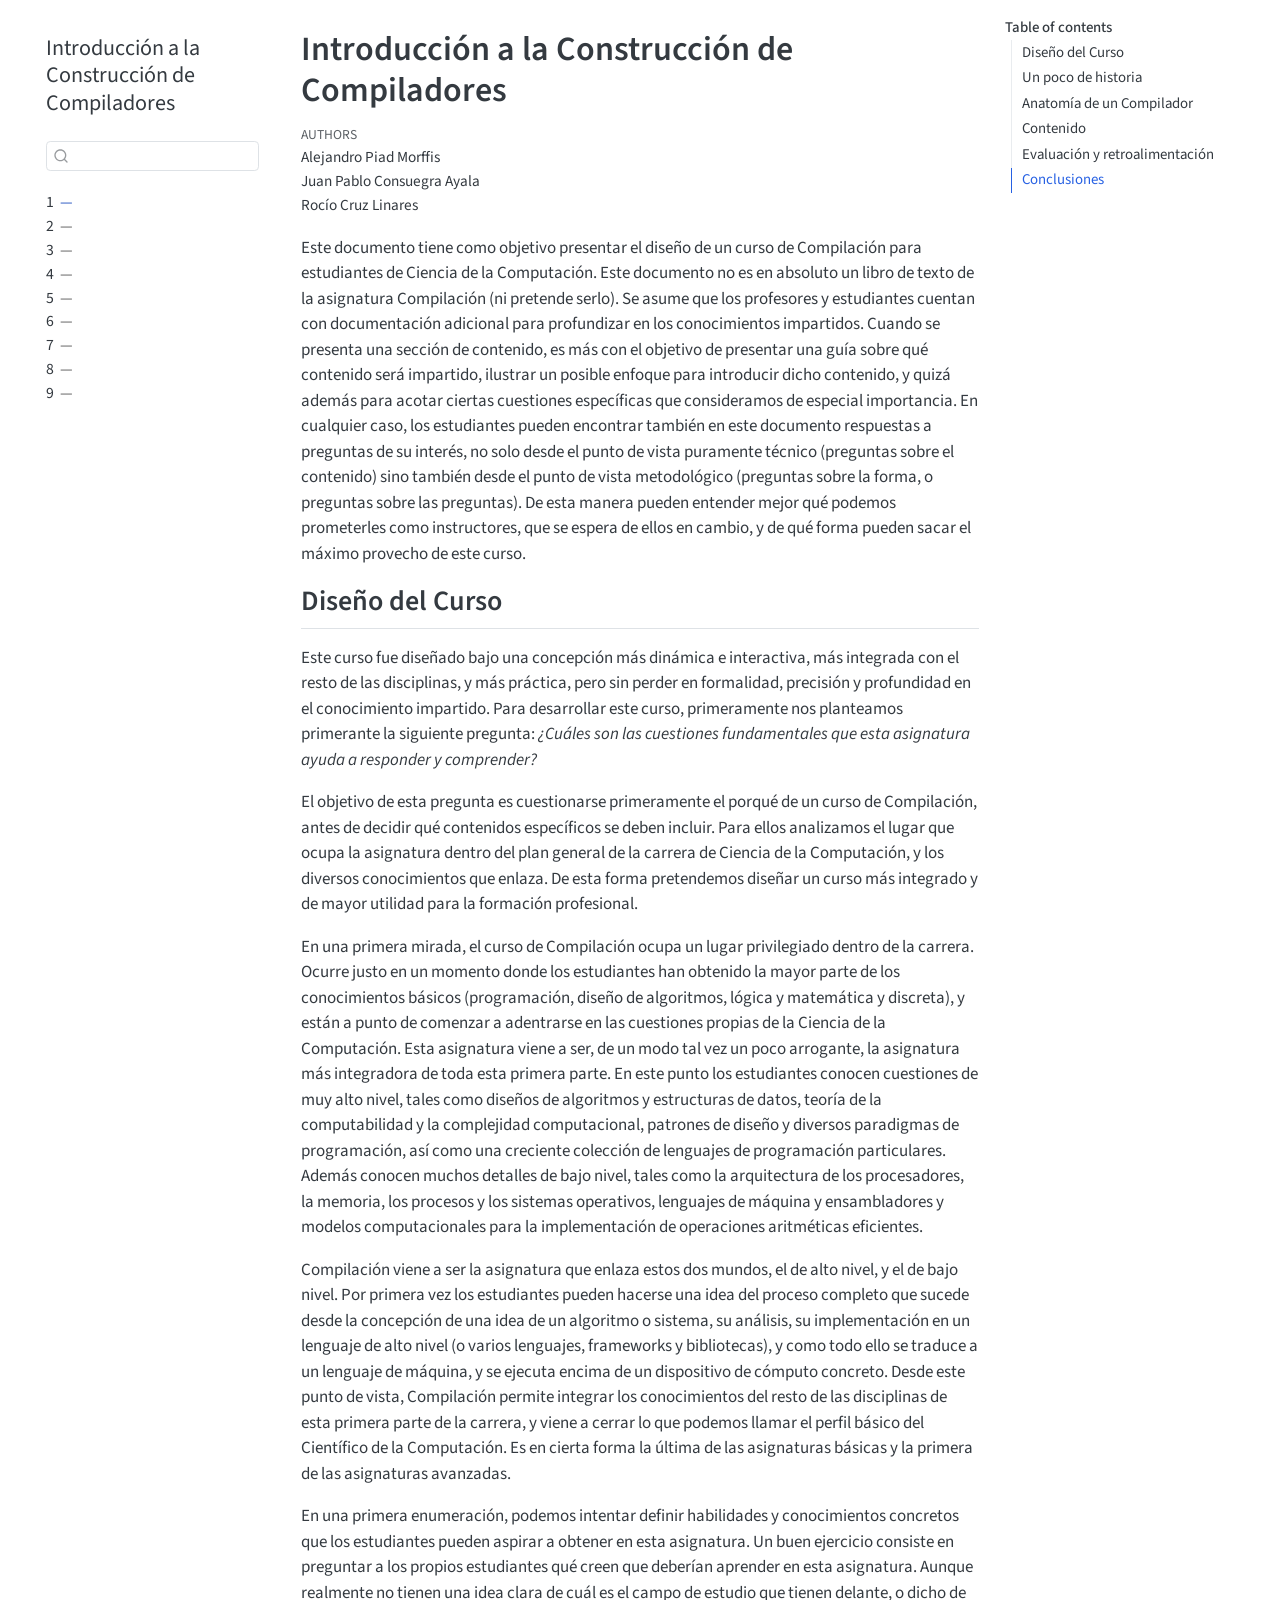
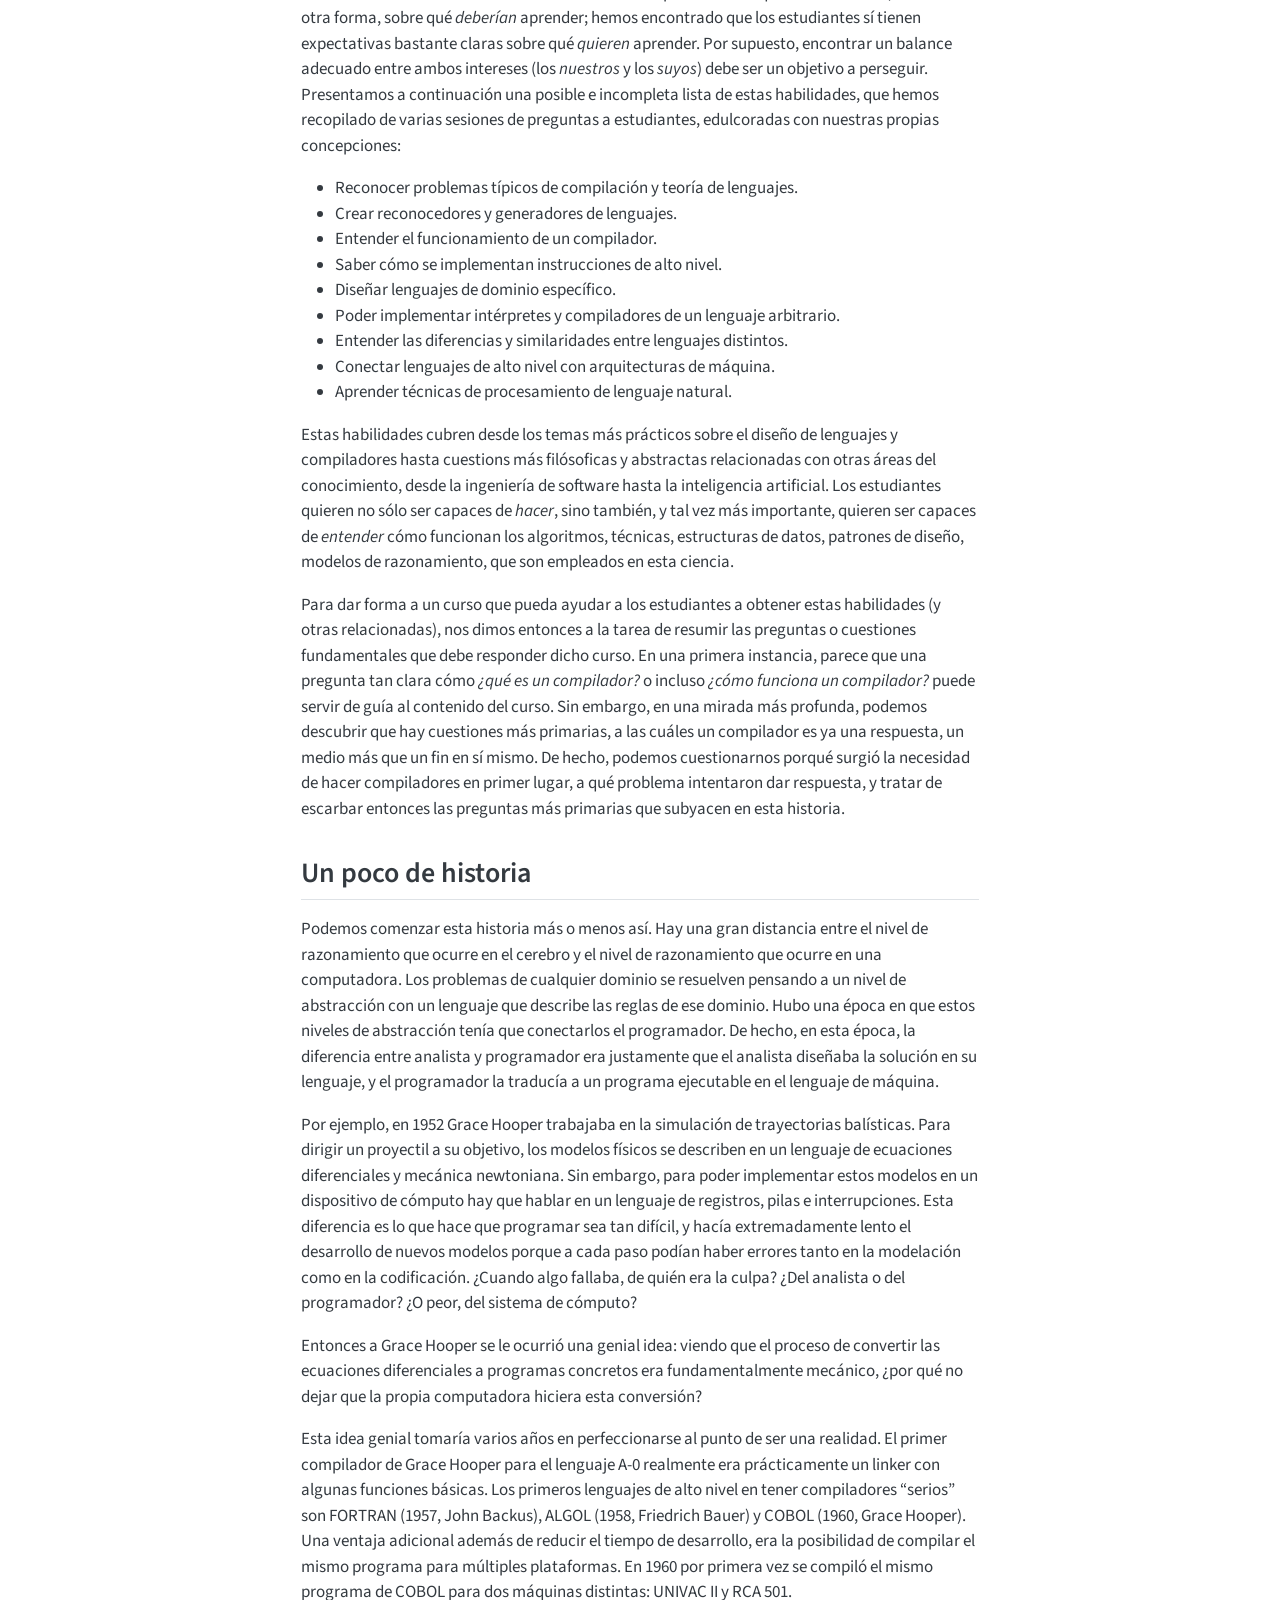
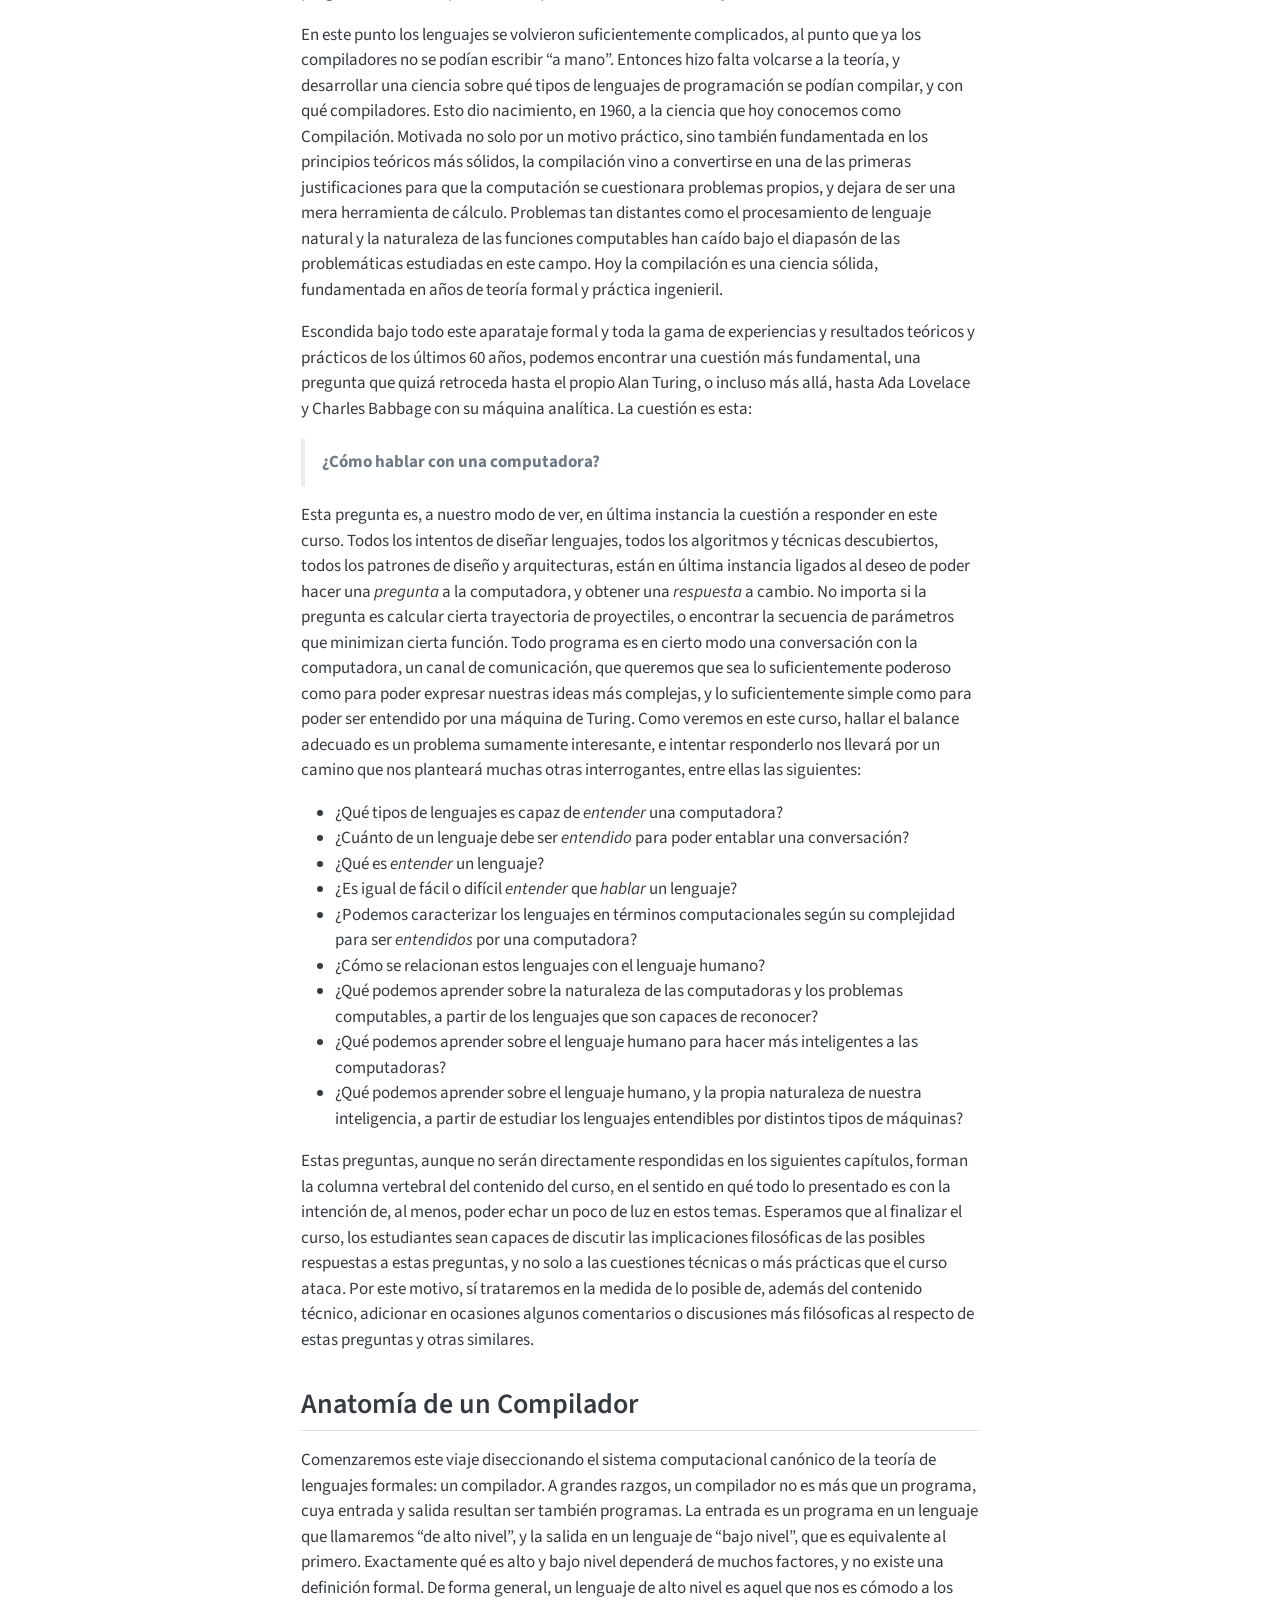
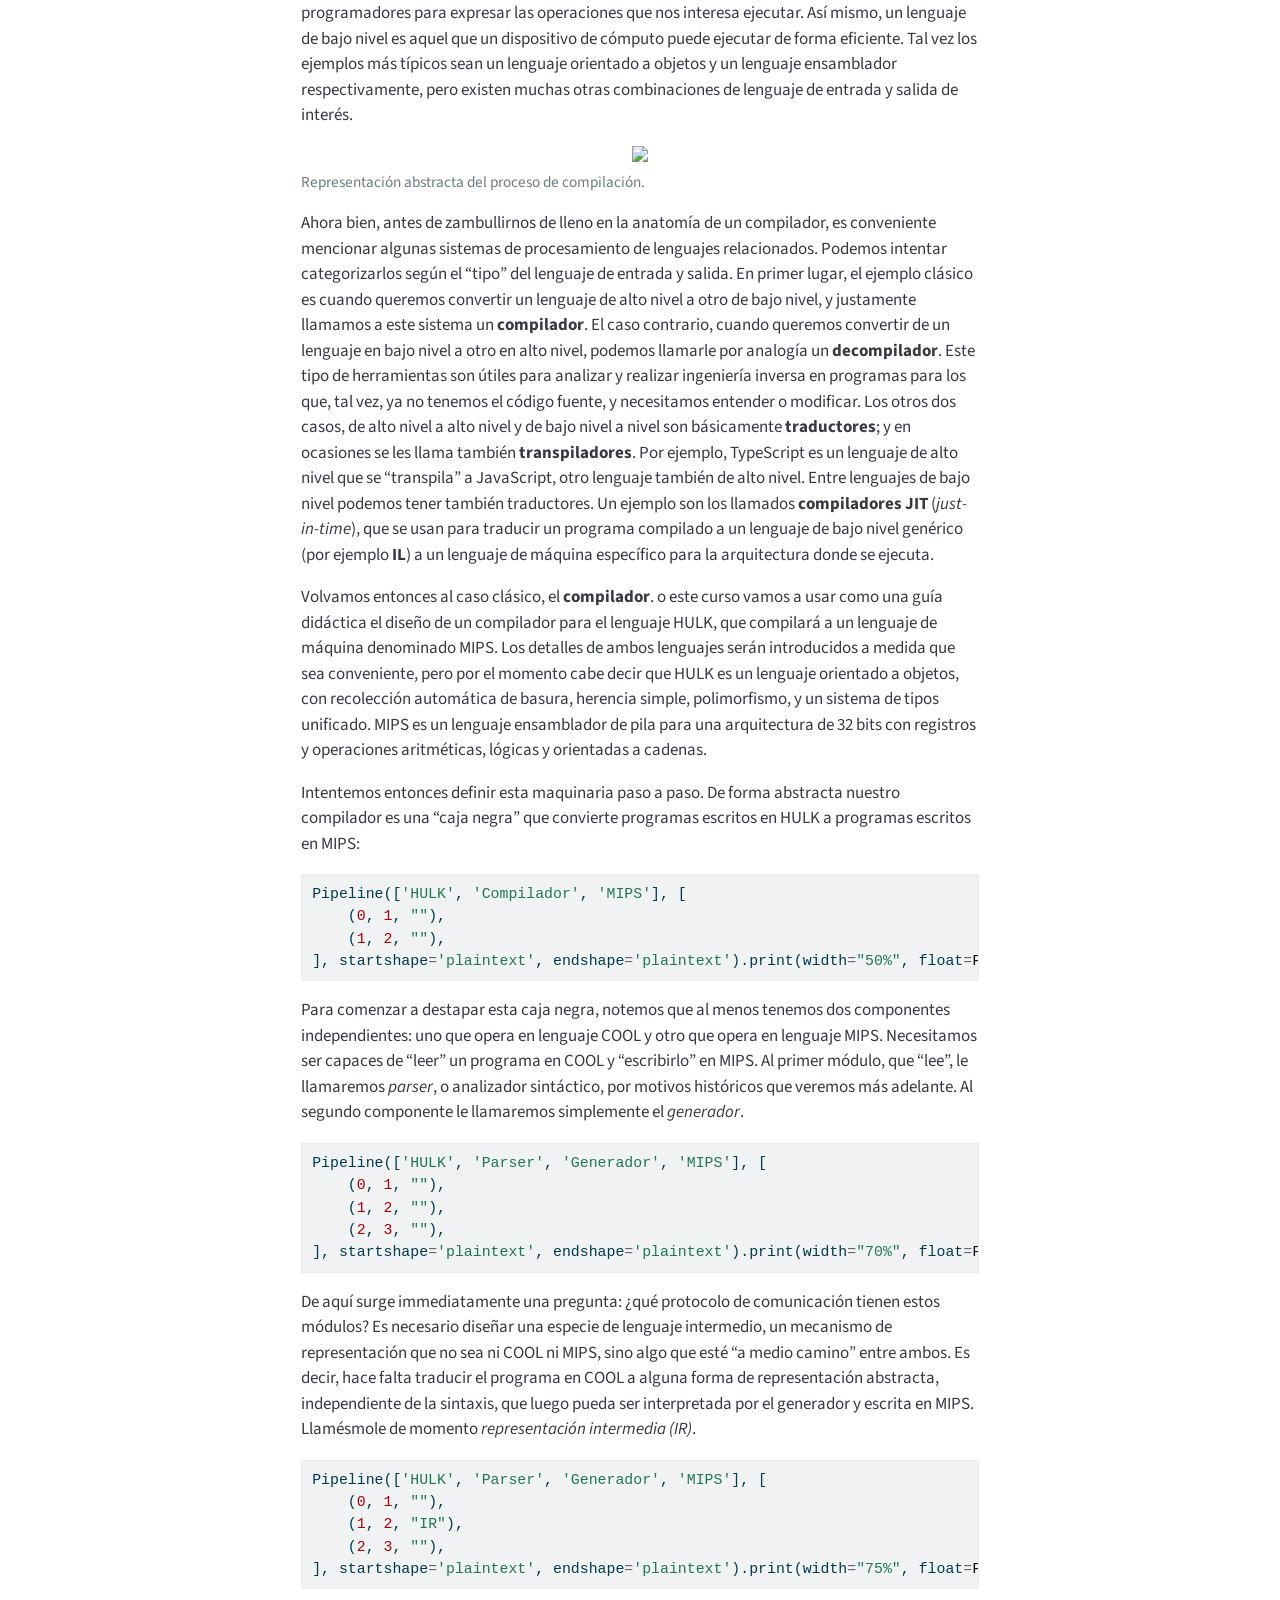
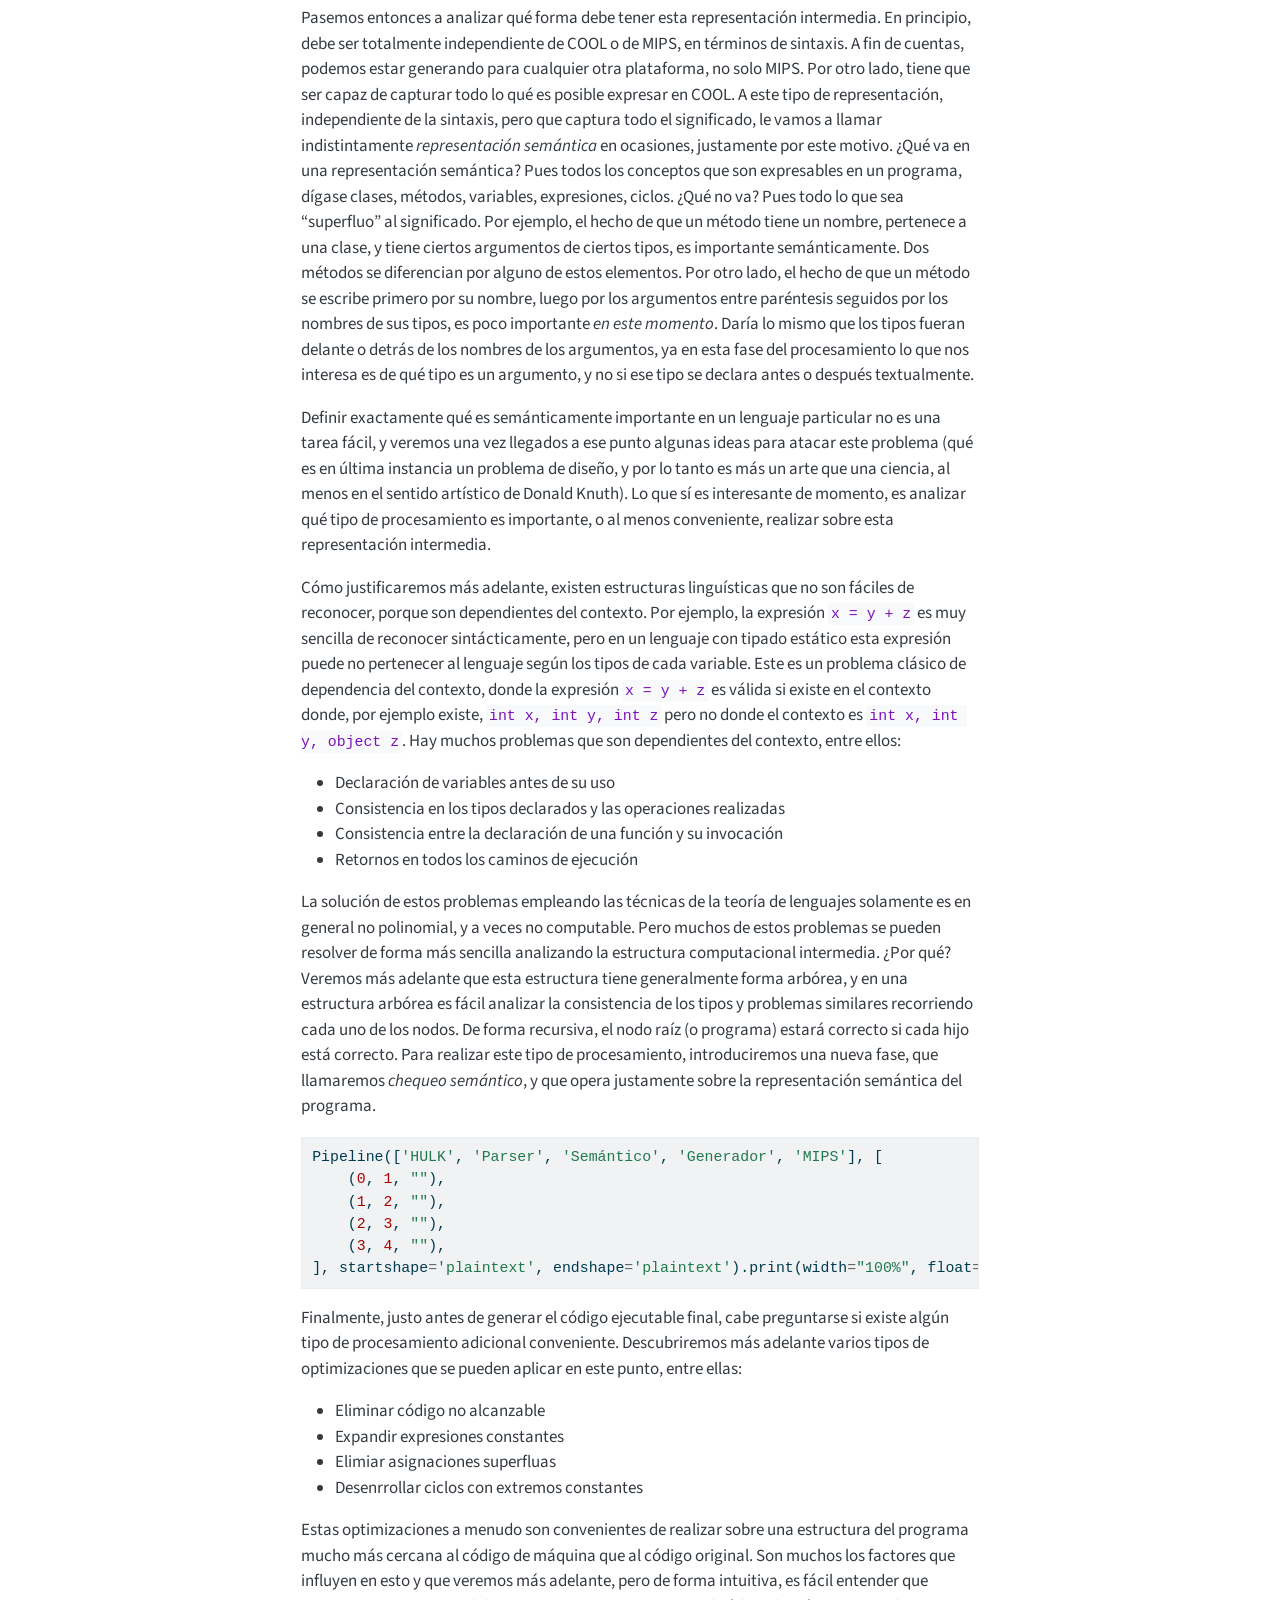
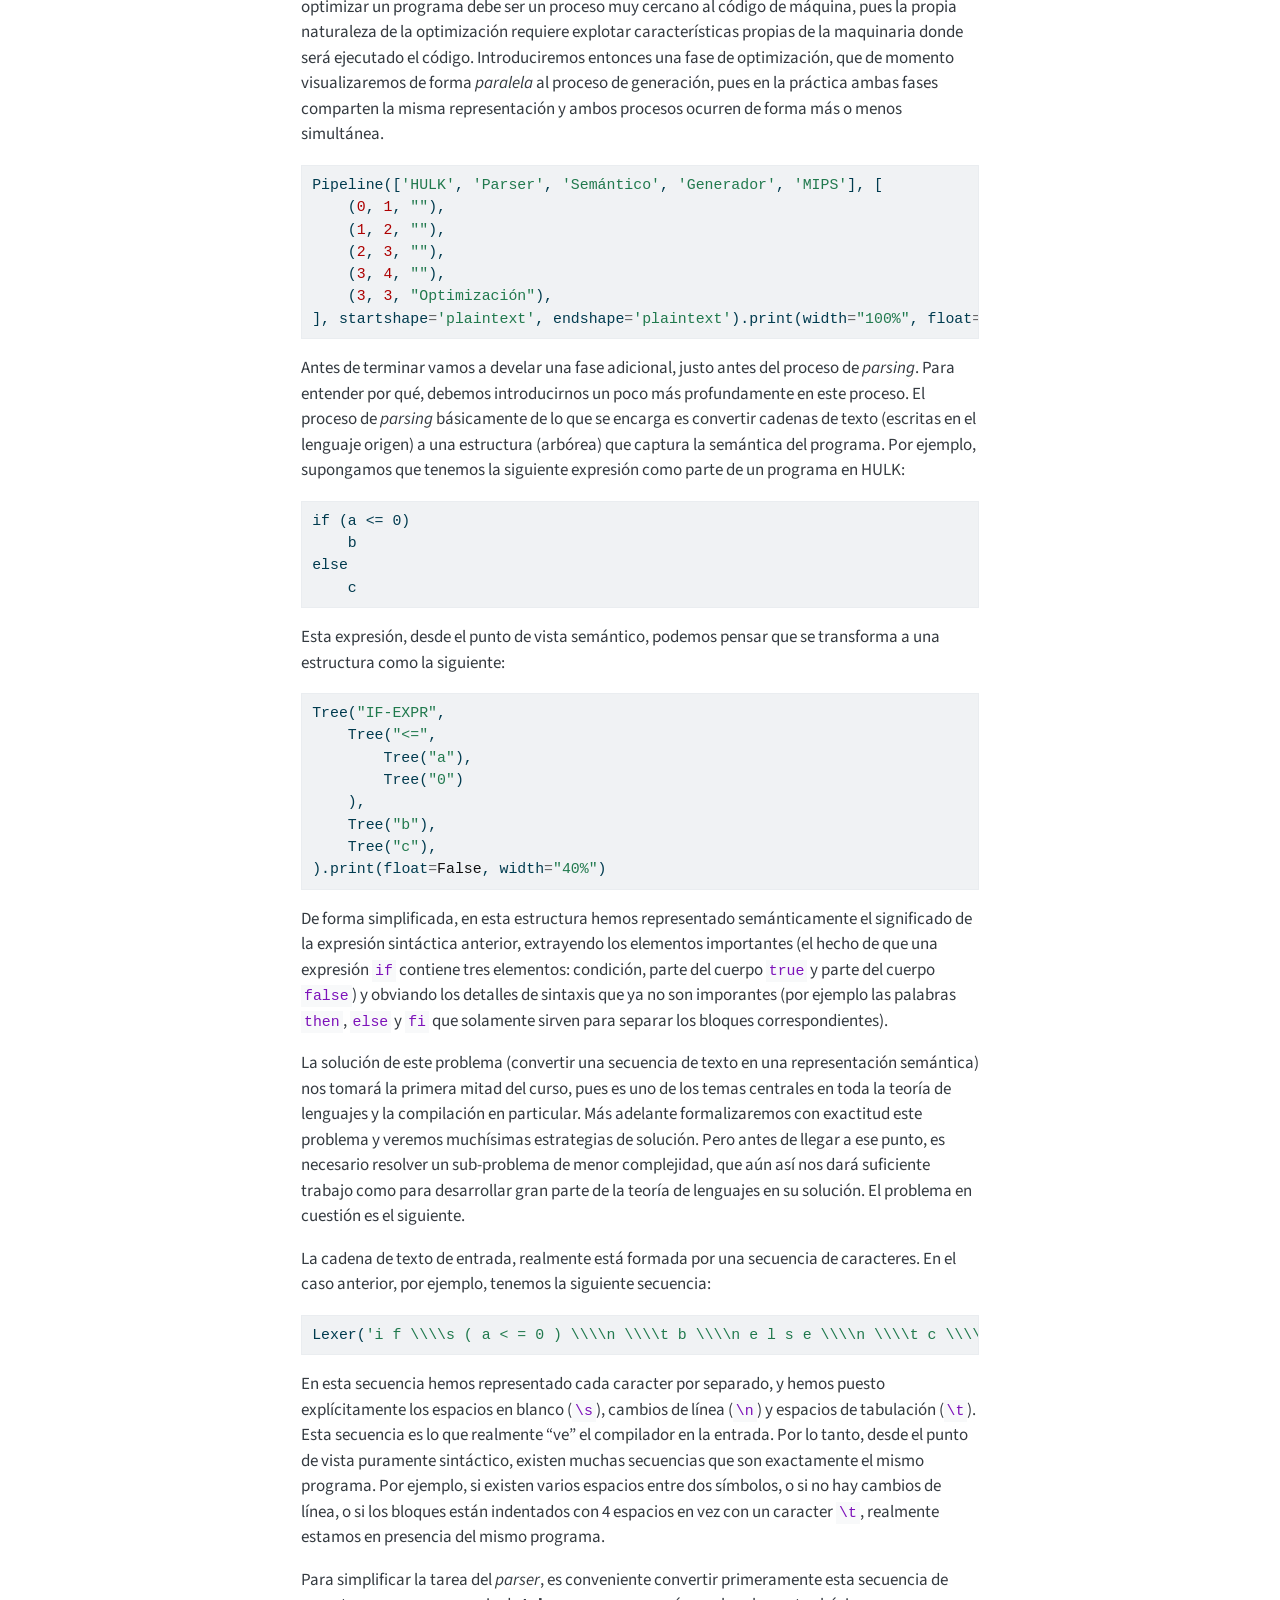
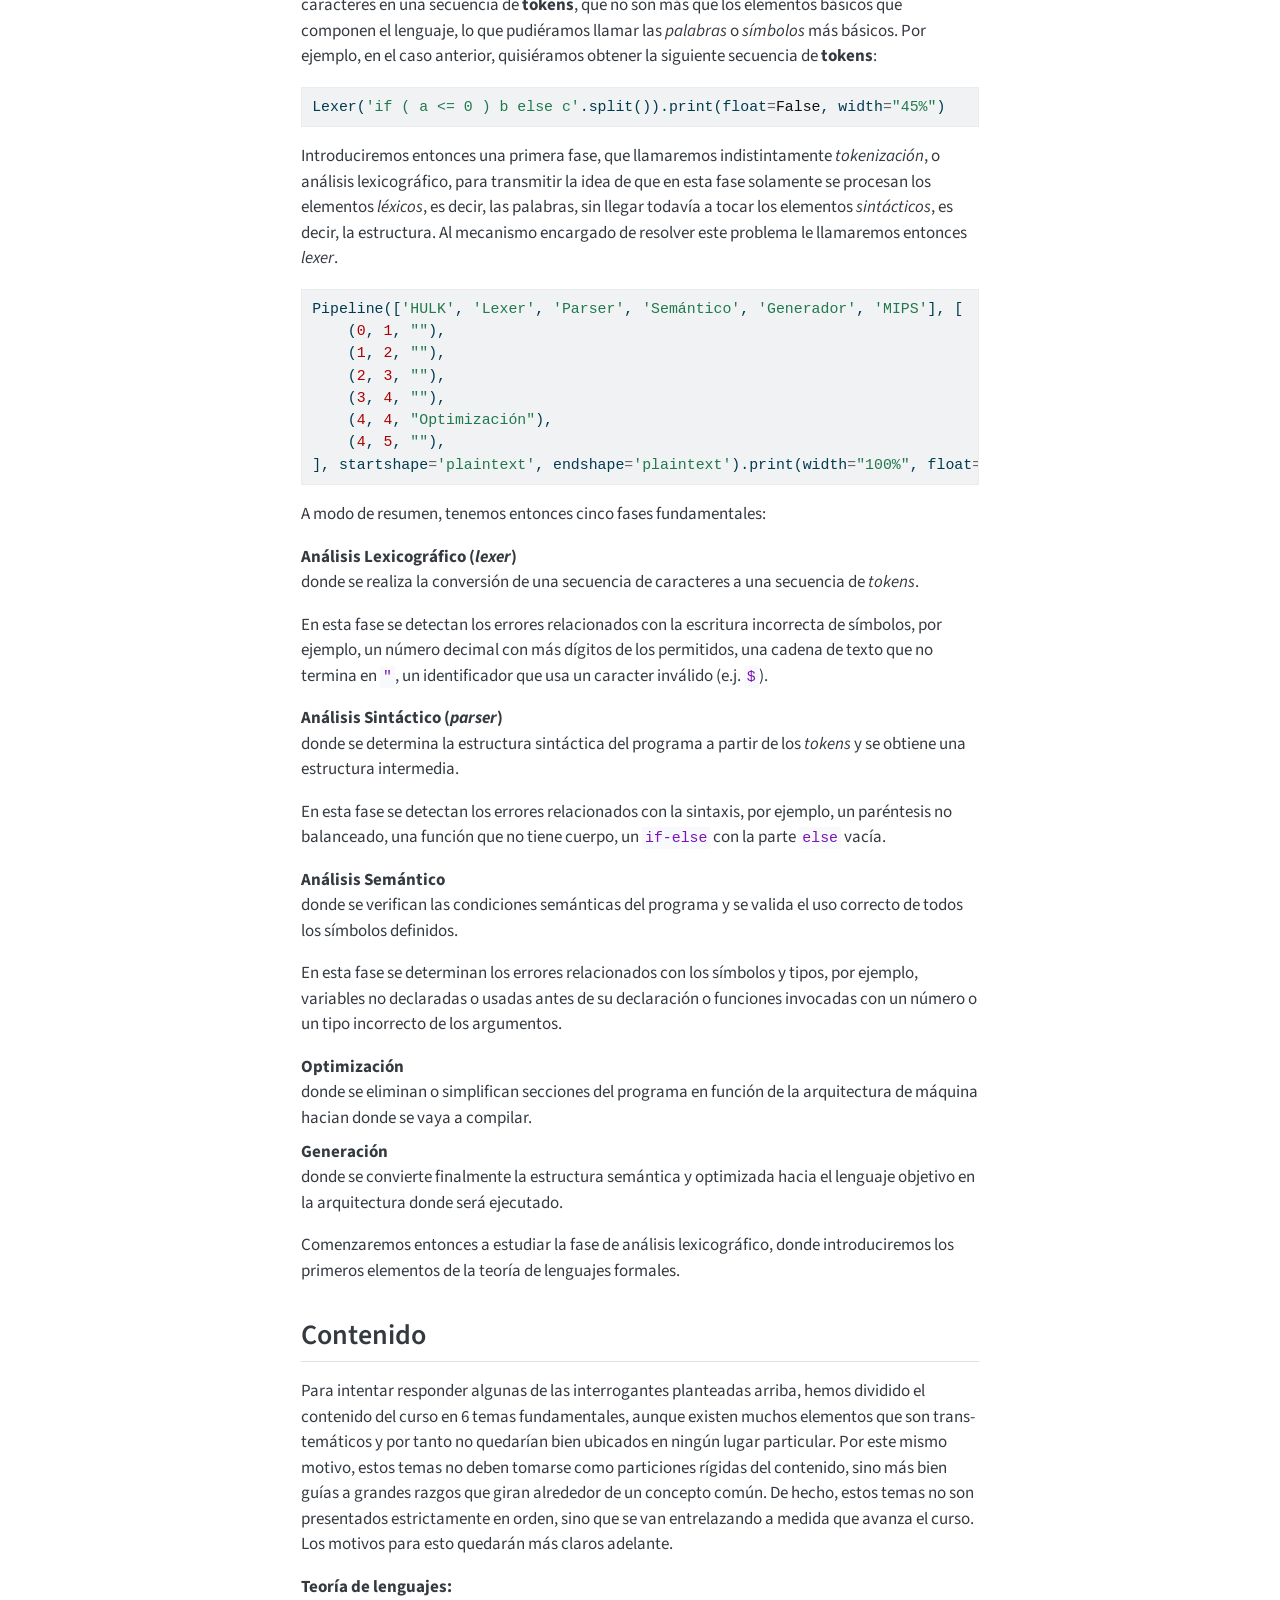
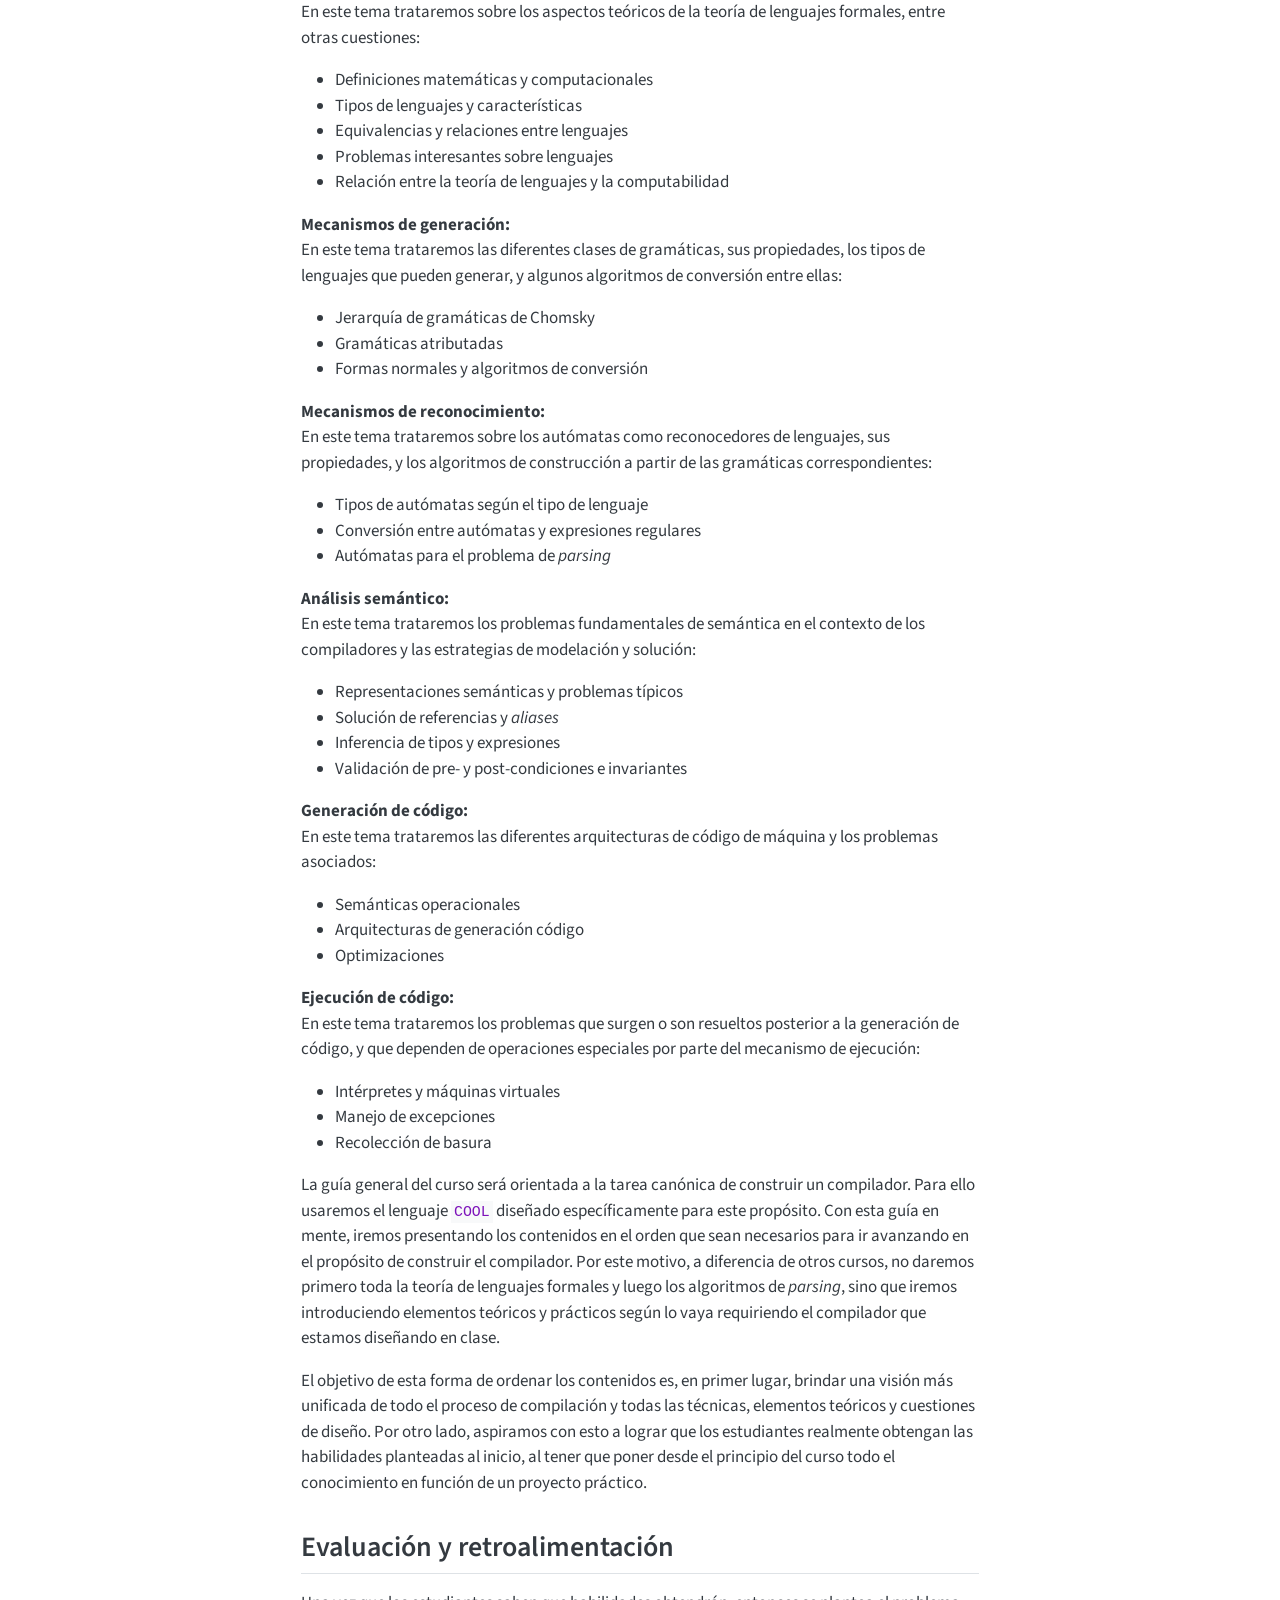
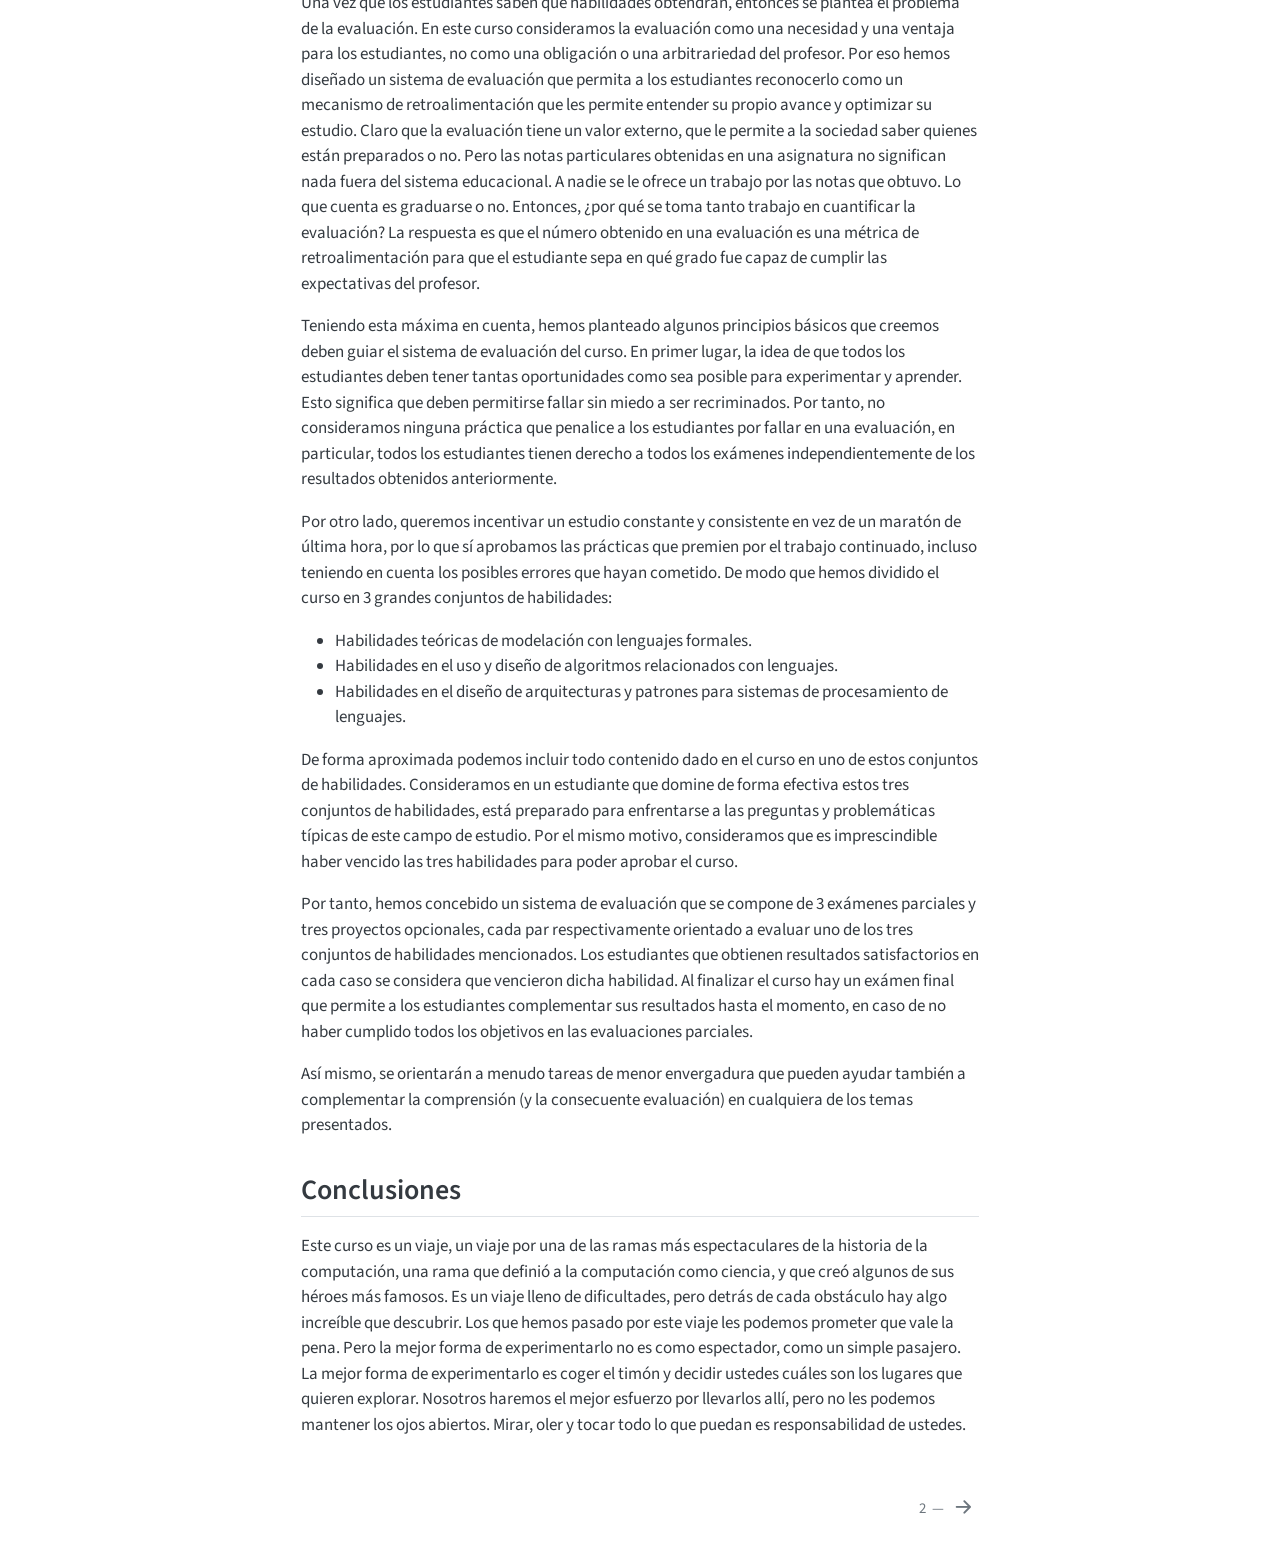
==== index.html @ 44eaeecc "Built site for gh-pages" ====
<!DOCTYPE html>
<html xmlns="http://www.w3.org/1999/xhtml" lang="en" xml:lang="en"><head>

<meta charset="utf-8">
<meta name="generator" content="quarto-1.7.30">

<meta name="viewport" content="width=device-width, initial-scale=1.0, user-scalable=yes">

<meta name="author" content="Alejandro Piad Morffis">
<meta name="author" content="Juan Pablo Consuegra Ayala">
<meta name="author" content="Rocío Cruz Linares">

<title>Introducción a la Construcción de Compiladores</title>
<style>
code{white-space: pre-wrap;}
span.smallcaps{font-variant: small-caps;}
div.columns{display: flex; gap: min(4vw, 1.5em);}
div.column{flex: auto; overflow-x: auto;}
div.hanging-indent{margin-left: 1.5em; text-indent: -1.5em;}
ul.task-list{list-style: none;}
ul.task-list li input[type="checkbox"] {
  width: 0.8em;
  margin: 0 0.8em 0.2em -1em; /* quarto-specific, see https://github.com/quarto-dev/quarto-cli/issues/4556 */ 
  vertical-align: middle;
}
/* CSS for syntax highlighting */
html { -webkit-text-size-adjust: 100%; }
pre > code.sourceCode { white-space: pre; position: relative; }
pre > code.sourceCode > span { display: inline-block; line-height: 1.25; }
pre > code.sourceCode > span:empty { height: 1.2em; }
.sourceCode { overflow: visible; }
code.sourceCode > span { color: inherit; text-decoration: inherit; }
div.sourceCode { margin: 1em 0; }
pre.sourceCode { margin: 0; }
@media screen {
div.sourceCode { overflow: auto; }
}
@media print {
pre > code.sourceCode { white-space: pre-wrap; }
pre > code.sourceCode > span { text-indent: -5em; padding-left: 5em; }
}
pre.numberSource code
  { counter-reset: source-line 0; }
pre.numberSource code > span
  { position: relative; left: -4em; counter-increment: source-line; }
pre.numberSource code > span > a:first-child::before
  { content: counter(source-line);
    position: relative; left: -1em; text-align: right; vertical-align: baseline;
    border: none; display: inline-block;
    -webkit-touch-callout: none; -webkit-user-select: none;
    -khtml-user-select: none; -moz-user-select: none;
    -ms-user-select: none; user-select: none;
    padding: 0 4px; width: 4em;
  }
pre.numberSource { margin-left: 3em;  padding-left: 4px; }
div.sourceCode
  {   }
@media screen {
pre > code.sourceCode > span > a:first-child::before { text-decoration: underline; }
}
</style>


<script src="site_libs/quarto-nav/quarto-nav.js"></script>
<script src="site_libs/quarto-nav/headroom.min.js"></script>
<script src="site_libs/clipboard/clipboard.min.js"></script>
<script src="site_libs/quarto-search/autocomplete.umd.js"></script>
<script src="site_libs/quarto-search/fuse.min.js"></script>
<script src="site_libs/quarto-search/quarto-search.js"></script>
<meta name="quarto:offset" content="./">
<link href="./chap1.html" rel="next">
<script src="site_libs/quarto-html/quarto.js" type="module"></script>
<script src="site_libs/quarto-html/tabsets/tabsets.js" type="module"></script>
<script src="site_libs/quarto-html/popper.min.js"></script>
<script src="site_libs/quarto-html/tippy.umd.min.js"></script>
<script src="site_libs/quarto-html/anchor.min.js"></script>
<link href="site_libs/quarto-html/tippy.css" rel="stylesheet">
<link href="site_libs/quarto-html/quarto-syntax-highlighting-de070a7b0ab54f8780927367ac907214.css" rel="stylesheet" id="quarto-text-highlighting-styles">
<script src="site_libs/bootstrap/bootstrap.min.js"></script>
<link href="site_libs/bootstrap/bootstrap-icons.css" rel="stylesheet">
<link href="site_libs/bootstrap/bootstrap-364982630eef5352dd1537128a8ed5cb.min.css" rel="stylesheet" append-hash="true" id="quarto-bootstrap" data-mode="light">
<script id="quarto-search-options" type="application/json">{
  "location": "sidebar",
  "copy-button": false,
  "collapse-after": 3,
  "panel-placement": "start",
  "type": "textbox",
  "limit": 50,
  "keyboard-shortcut": [
    "f",
    "/",
    "s"
  ],
  "show-item-context": false,
  "language": {
    "search-no-results-text": "No results",
    "search-matching-documents-text": "matching documents",
    "search-copy-link-title": "Copy link to search",
    "search-hide-matches-text": "Hide additional matches",
    "search-more-match-text": "more match in this document",
    "search-more-matches-text": "more matches in this document",
    "search-clear-button-title": "Clear",
    "search-text-placeholder": "",
    "search-detached-cancel-button-title": "Cancel",
    "search-submit-button-title": "Submit",
    "search-label": "Search"
  }
}</script>


</head>

<body class="nav-sidebar floating quarto-light">

<div id="quarto-search-results"></div>
  <header id="quarto-header" class="headroom fixed-top">
  <nav class="quarto-secondary-nav">
    <div class="container-fluid d-flex">
      <button type="button" class="quarto-btn-toggle btn" data-bs-toggle="collapse" role="button" data-bs-target=".quarto-sidebar-collapse-item" aria-controls="quarto-sidebar" aria-expanded="false" aria-label="Toggle sidebar navigation" onclick="if (window.quartoToggleHeadroom) { window.quartoToggleHeadroom(); }">
        <i class="bi bi-layout-text-sidebar-reverse"></i>
      </button>
        <nav class="quarto-page-breadcrumbs" aria-label="breadcrumb"><ol class="breadcrumb"><li class="breadcrumb-item"><a href="./index.html"><span class="chapter-number">1</span>&nbsp; <span class="chapter-title">—</span></a></li></ol></nav>
        <a class="flex-grow-1" role="navigation" data-bs-toggle="collapse" data-bs-target=".quarto-sidebar-collapse-item" aria-controls="quarto-sidebar" aria-expanded="false" aria-label="Toggle sidebar navigation" onclick="if (window.quartoToggleHeadroom) { window.quartoToggleHeadroom(); }">      
        </a>
      <button type="button" class="btn quarto-search-button" aria-label="Search" onclick="window.quartoOpenSearch();">
        <i class="bi bi-search"></i>
      </button>
    </div>
  </nav>
</header>
<!-- content -->
<div id="quarto-content" class="quarto-container page-columns page-rows-contents page-layout-article">
<!-- sidebar -->
  <nav id="quarto-sidebar" class="sidebar collapse collapse-horizontal quarto-sidebar-collapse-item sidebar-navigation floating overflow-auto">
    <div class="pt-lg-2 mt-2 text-left sidebar-header">
    <div class="sidebar-title mb-0 py-0">
      <a href="./">Introducción a la Construcción de Compiladores</a> 
    </div>
      </div>
        <div class="mt-2 flex-shrink-0 align-items-center">
        <div class="sidebar-search">
        <div id="quarto-search" class="" title="Search"></div>
        </div>
        </div>
    <div class="sidebar-menu-container"> 
    <ul class="list-unstyled mt-1">
        <li class="sidebar-item">
  <div class="sidebar-item-container"> 
  <a href="./index.html" class="sidebar-item-text sidebar-link active">
 <span class="menu-text"><span class="chapter-number">1</span>&nbsp; <span class="chapter-title">—</span></span></a>
  </div>
</li>
        <li class="sidebar-item">
  <div class="sidebar-item-container"> 
  <a href="./chap1.html" class="sidebar-item-text sidebar-link">
 <span class="menu-text"><span class="chapter-number">2</span>&nbsp; <span class="chapter-title">—</span></span></a>
  </div>
</li>
        <li class="sidebar-item">
  <div class="sidebar-item-container"> 
  <a href="./chap2.html" class="sidebar-item-text sidebar-link">
 <span class="menu-text"><span class="chapter-number">3</span>&nbsp; <span class="chapter-title">—</span></span></a>
  </div>
</li>
        <li class="sidebar-item">
  <div class="sidebar-item-container"> 
  <a href="./chap3.html" class="sidebar-item-text sidebar-link">
 <span class="menu-text"><span class="chapter-number">4</span>&nbsp; <span class="chapter-title">—</span></span></a>
  </div>
</li>
        <li class="sidebar-item">
  <div class="sidebar-item-container"> 
  <a href="./chap4.html" class="sidebar-item-text sidebar-link">
 <span class="menu-text"><span class="chapter-number">5</span>&nbsp; <span class="chapter-title">—</span></span></a>
  </div>
</li>
        <li class="sidebar-item">
  <div class="sidebar-item-container"> 
  <a href="./chap5.html" class="sidebar-item-text sidebar-link">
 <span class="menu-text"><span class="chapter-number">6</span>&nbsp; <span class="chapter-title">—</span></span></a>
  </div>
</li>
        <li class="sidebar-item">
  <div class="sidebar-item-container"> 
  <a href="./chap6.html" class="sidebar-item-text sidebar-link">
 <span class="menu-text"><span class="chapter-number">7</span>&nbsp; <span class="chapter-title">—</span></span></a>
  </div>
</li>
        <li class="sidebar-item">
  <div class="sidebar-item-container"> 
  <a href="./chap7.html" class="sidebar-item-text sidebar-link">
 <span class="menu-text"><span class="chapter-number">8</span>&nbsp; <span class="chapter-title">—</span></span></a>
  </div>
</li>
        <li class="sidebar-item">
  <div class="sidebar-item-container"> 
  <a href="./chap8.html" class="sidebar-item-text sidebar-link">
 <span class="menu-text"><span class="chapter-number">9</span>&nbsp; <span class="chapter-title">—</span></span></a>
  </div>
</li>
    </ul>
    </div>
</nav>
<div id="quarto-sidebar-glass" class="quarto-sidebar-collapse-item" data-bs-toggle="collapse" data-bs-target=".quarto-sidebar-collapse-item"></div>
<!-- margin-sidebar -->
    <div id="quarto-margin-sidebar" class="sidebar margin-sidebar">
        <nav id="TOC" role="doc-toc" class="toc-active">
    <h2 id="toc-title">Table of contents</h2>
   
  <ul>
  <li><a href="#diseño-del-curso" id="toc-diseño-del-curso" class="nav-link active" data-scroll-target="#diseño-del-curso">Diseño del Curso</a></li>
  <li><a href="#un-poco-de-historia" id="toc-un-poco-de-historia" class="nav-link" data-scroll-target="#un-poco-de-historia">Un poco de historia</a></li>
  <li><a href="#anatomía-de-un-compilador" id="toc-anatomía-de-un-compilador" class="nav-link" data-scroll-target="#anatomía-de-un-compilador">Anatomía de un Compilador</a></li>
  <li><a href="#contenido" id="toc-contenido" class="nav-link" data-scroll-target="#contenido">Contenido</a></li>
  <li><a href="#evaluación-y-retroalimentación" id="toc-evaluación-y-retroalimentación" class="nav-link" data-scroll-target="#evaluación-y-retroalimentación">Evaluación y retroalimentación</a></li>
  <li><a href="#conclusiones" id="toc-conclusiones" class="nav-link" data-scroll-target="#conclusiones">Conclusiones</a></li>
  </ul>
</nav>
    </div>
<!-- main -->
<main class="content" id="quarto-document-content">

<header id="title-block-header" class="quarto-title-block default">
<div class="quarto-title">
<h1 class="title">Introducción a la Construcción de Compiladores</h1>
</div>



<div class="quarto-title-meta">

    <div>
    <div class="quarto-title-meta-heading">Authors</div>
    <div class="quarto-title-meta-contents">
             <p>Alejandro Piad Morffis </p>
             <p>Juan Pablo Consuegra Ayala </p>
             <p>Rocío Cruz Linares </p>
          </div>
  </div>
    
  
    
  </div>
  


</header>


<p>Este documento tiene como objetivo presentar el diseño de un curso de Compilación para estudiantes de Ciencia de la Computación. Este documento no es en absoluto un libro de texto de la asignatura Compilación (ni pretende serlo). Se asume que los profesores y estudiantes cuentan con documentación adicional para profundizar en los conocimientos impartidos. Cuando se presenta una sección de contenido, es más con el objetivo de presentar una guía sobre qué contenido será impartido, ilustrar un posible enfoque para introducir dicho contenido, y quizá además para acotar ciertas cuestiones específicas que consideramos de especial importancia. En cualquier caso, los estudiantes pueden encontrar también en este documento respuestas a preguntas de su interés, no solo desde el punto de vista puramente técnico (preguntas sobre el contenido) sino también desde el punto de vista metodológico (preguntas sobre la forma, o preguntas sobre las preguntas). De esta manera pueden entender mejor qué podemos prometerles como instructores, que se espera de ellos en cambio, y de qué forma pueden sacar el máximo provecho de este curso.</p>
<section id="diseño-del-curso" class="level2 unnumbered">
<h2 class="unnumbered anchored" data-anchor-id="diseño-del-curso">Diseño del Curso</h2>
<p>Este curso fue diseñado bajo una concepción más dinámica e interactiva, más integrada con el resto de las disciplinas, y más práctica, pero sin perder en formalidad, precisión y profundidad en el conocimiento impartido. Para desarrollar este curso, primeramente nos planteamos primerante la siguiente pregunta: <em>¿Cuáles son las cuestiones fundamentales que esta asignatura ayuda a responder y comprender?</em></p>
<p>El objetivo de esta pregunta es cuestionarse primeramente el porqué de un curso de Compilación, antes de decidir qué contenidos específicos se deben incluir. Para ellos analizamos el lugar que ocupa la asignatura dentro del plan general de la carrera de Ciencia de la Computación, y los diversos conocimientos que enlaza. De esta forma pretendemos diseñar un curso más integrado y de mayor utilidad para la formación profesional.</p>
<p>En una primera mirada, el curso de Compilación ocupa un lugar privilegiado dentro de la carrera. Ocurre justo en un momento donde los estudiantes han obtenido la mayor parte de los conocimientos básicos (programación, diseño de algoritmos, lógica y matemática y discreta), y están a punto de comenzar a adentrarse en las cuestiones propias de la Ciencia de la Computación. Esta asignatura viene a ser, de un modo tal vez un poco arrogante, la asignatura más integradora de toda esta primera parte. En este punto los estudiantes conocen cuestiones de muy alto nivel, tales como diseños de algoritmos y estructuras de datos, teoría de la computabilidad y la complejidad computacional, patrones de diseño y diversos paradigmas de programación, así como una creciente colección de lenguajes de programación particulares. Además conocen muchos detalles de bajo nivel, tales como la arquitectura de los procesadores, la memoria, los procesos y los sistemas operativos, lenguajes de máquina y ensambladores y modelos computacionales para la implementación de operaciones aritméticas eficientes.</p>
<p>Compilación viene a ser la asignatura que enlaza estos dos mundos, el de alto nivel, y el de bajo nivel. Por primera vez los estudiantes pueden hacerse una idea del proceso completo que sucede desde la concepción de una idea de un algoritmo o sistema, su análisis, su implementación en un lenguaje de alto nivel (o varios lenguajes, frameworks y bibliotecas), y como todo ello se traduce a un lenguaje de máquina, y se ejecuta encima de un dispositivo de cómputo concreto. Desde este punto de vista, Compilación permite integrar los conocimientos del resto de las disciplinas de esta primera parte de la carrera, y viene a cerrar lo que podemos llamar el perfil básico del Científico de la Computación. Es en cierta forma la última de las asignaturas básicas y la primera de las asignaturas avanzadas.</p>
<p>En una primera enumeración, podemos intentar definir habilidades y conocimientos concretos que los estudiantes pueden aspirar a obtener en esta asignatura. Un buen ejercicio consiste en preguntar a los propios estudiantes qué creen que deberían aprender en esta asignatura. Aunque realmente no tienen una idea clara de cuál es el campo de estudio que tienen delante, o dicho de otra forma, sobre qué <em>deberían</em> aprender; hemos encontrado que los estudiantes sí tienen expectativas bastante claras sobre qué <em>quieren</em> aprender. Por supuesto, encontrar un balance adecuado entre ambos intereses (los <em>nuestros</em> y los <em>suyos</em>) debe ser un objetivo a perseguir. Presentamos a continuación una posible e incompleta lista de estas habilidades, que hemos recopilado de varias sesiones de preguntas a estudiantes, edulcoradas con nuestras propias concepciones:</p>
<ul>
<li>Reconocer problemas típicos de compilación y teoría de lenguajes.</li>
<li>Crear reconocedores y generadores de lenguajes.</li>
<li>Entender el funcionamiento de un compilador.</li>
<li>Saber cómo se implementan instrucciones de alto nivel.</li>
<li>Diseñar lenguajes de dominio específico.</li>
<li>Poder implementar intérpretes y compiladores de un lenguaje arbitrario.</li>
<li>Entender las diferencias y similaridades entre lenguajes distintos.</li>
<li>Conectar lenguajes de alto nivel con arquitecturas de máquina.</li>
<li>Aprender técnicas de procesamiento de lenguaje natural.</li>
</ul>
<p>Estas habilidades cubren desde los temas más prácticos sobre el diseño de lenguajes y compiladores hasta cuestions más filósoficas y abstractas relacionadas con otras áreas del conocimiento, desde la ingeniería de software hasta la inteligencia artificial. Los estudiantes quieren no sólo ser capaces de <em>hacer</em>, sino también, y tal vez más importante, quieren ser capaces de <em>entender</em> cómo funcionan los algoritmos, técnicas, estructuras de datos, patrones de diseño, modelos de razonamiento, que son empleados en esta ciencia.</p>
<p>Para dar forma a un curso que pueda ayudar a los estudiantes a obtener estas habilidades (y otras relacionadas), nos dimos entonces a la tarea de resumir las preguntas o cuestiones fundamentales que debe responder dicho curso. En una primera instancia, parece que una pregunta tan clara cómo <em>¿qué es un compilador?</em> o incluso <em>¿cómo funciona un compilador?</em> puede servir de guía al contenido del curso. Sin embargo, en una mirada más profunda, podemos descubrir que hay cuestiones más primarias, a las cuáles un compilador es ya una respuesta, un medio más que un fin en sí mismo. De hecho, podemos cuestionarnos porqué surgió la necesidad de hacer compiladores en primer lugar, a qué problema intentaron dar respuesta, y tratar de escarbar entonces las preguntas más primarias que subyacen en esta historia.</p>
</section>
<section id="un-poco-de-historia" class="level2 unnumbered">
<h2 class="unnumbered anchored" data-anchor-id="un-poco-de-historia">Un poco de historia</h2>
<p>Podemos comenzar esta historia más o menos así. Hay una gran distancia entre el nivel de razonamiento que ocurre en el cerebro y el nivel de razonamiento que ocurre en una computadora. Los problemas de cualquier dominio se resuelven pensando a un nivel de abstracción con un lenguaje que describe las reglas de ese dominio. Hubo una época en que estos niveles de abstracción tenía que conectarlos el programador. De hecho, en esta época, la diferencia entre analista y programador era justamente que el analista diseñaba la solución en su lenguaje, y el programador la traducía a un programa ejecutable en el lenguaje de máquina.</p>
<p>Por ejemplo, en 1952 Grace Hooper trabajaba en la simulación de trayectorias balísticas. Para dirigir un proyectil a su objetivo, los modelos físicos se describen en un lenguaje de ecuaciones diferenciales y mecánica newtoniana. Sin embargo, para poder implementar estos modelos en un dispositivo de cómputo hay que hablar en un lenguaje de registros, pilas e interrupciones. Esta diferencia es lo que hace que programar sea tan difícil, y hacía extremadamente lento el desarrollo de nuevos modelos porque a cada paso podían haber errores tanto en la modelación como en la codificación. ¿Cuando algo fallaba, de quién era la culpa? ¿Del analista o del programador? ¿O peor, del sistema de cómputo?</p>
<p>Entonces a Grace Hooper se le ocurrió una genial idea: viendo que el proceso de convertir las ecuaciones diferenciales a programas concretos era fundamentalmente mecánico, ¿por qué no dejar que la propia computadora hiciera esta conversión?</p>
<p>Esta idea genial tomaría varios años en perfeccionarse al punto de ser una realidad. El primer compilador de Grace Hooper para el lenguaje A-0 realmente era prácticamente un linker con algunas funciones básicas. Los primeros lenguajes de alto nivel en tener compiladores “serios” son FORTRAN (1957, John Backus), ALGOL (1958, Friedrich Bauer) y COBOL (1960, Grace Hooper). Una ventaja adicional además de reducir el tiempo de desarrollo, era la posibilidad de compilar el mismo programa para múltiples plataformas. En 1960 por primera vez se compiló el mismo programa de COBOL para dos máquinas distintas: UNIVAC II y RCA 501.</p>
<p>En este punto los lenguajes se volvieron suficientemente complicados, al punto que ya los compiladores no se podían escribir “a mano”. Entonces hizo falta volcarse a la teoría, y desarrollar una ciencia sobre qué tipos de lenguajes de programación se podían compilar, y con qué compiladores. Esto dio nacimiento, en 1960, a la ciencia que hoy conocemos como Compilación. Motivada no solo por un motivo práctico, sino también fundamentada en los principios teóricos más sólidos, la compilación vino a convertirse en una de las primeras justificaciones para que la computación se cuestionara problemas propios, y dejara de ser una mera herramienta de cálculo. Problemas tan distantes como el procesamiento de lenguaje natural y la naturaleza de las funciones computables han caído bajo el diapasón de las problemáticas estudiadas en este campo. Hoy la compilación es una ciencia sólida, fundamentada en años de teoría formal y práctica ingenieril.</p>
<p>Escondida bajo todo este aparataje formal y toda la gama de experiencias y resultados teóricos y prácticos de los últimos 60 años, podemos encontrar una cuestión más fundamental, una pregunta que quizá retroceda hasta el propio Alan Turing, o incluso más allá, hasta Ada Lovelace y Charles Babbage con su máquina analítica. La cuestión es esta:</p>
<blockquote class="blockquote">
<p><strong>¿Cómo hablar con una computadora?</strong></p>
</blockquote>
<p>Esta pregunta es, a nuestro modo de ver, en última instancia la cuestión a responder en este curso. Todos los intentos de diseñar lenguajes, todos los algoritmos y técnicas descubiertos, todos los patrones de diseño y arquitecturas, están en última instancia ligados al deseo de poder hacer una <em>pregunta</em> a la computadora, y obtener una <em>respuesta</em> a cambio. No importa si la pregunta es calcular cierta trayectoria de proyectiles, o encontrar la secuencia de parámetros que minimizan cierta función. Todo programa es en cierto modo una conversación con la computadora, un canal de comunicación, que queremos que sea lo suficientemente poderoso como para poder expresar nuestras ideas más complejas, y lo suficientemente simple como para poder ser entendido por una máquina de Turing. Como veremos en este curso, hallar el balance adecuado es un problema sumamente interesante, e intentar responderlo nos llevará por un camino que nos planteará muchas otras interrogantes, entre ellas las siguientes:</p>
<ul>
<li>¿Qué tipos de lenguajes es capaz de <em>entender</em> una computadora?</li>
<li>¿Cuánto de un lenguaje debe ser <em>entendido</em> para poder entablar una conversación?</li>
<li>¿Qué es <em>entender</em> un lenguaje?</li>
<li>¿Es igual de fácil o difícil <em>entender</em> que <em>hablar</em> un lenguaje?</li>
<li>¿Podemos caracterizar los lenguajes en términos computacionales según su complejidad para ser <em>entendidos</em> por una computadora?</li>
<li>¿Cómo se relacionan estos lenguajes con el lenguaje humano?</li>
<li>¿Qué podemos aprender sobre la naturaleza de las computadoras y los problemas computables, a partir de los lenguajes que son capaces de reconocer?</li>
<li>¿Qué podemos aprender sobre el lenguaje humano para hacer más inteligentes a las computadoras?</li>
<li>¿Qué podemos aprender sobre el lenguaje humano, y la propia naturaleza de nuestra inteligencia, a partir de estudiar los lenguajes entendibles por distintos tipos de máquinas?</li>
</ul>
<p>Estas preguntas, aunque no serán directamente respondidas en los siguientes capítulos, forman la columna vertebral del contenido del curso, en el sentido en qué todo lo presentado es con la intención de, al menos, poder echar un poco de luz en estos temas. Esperamos que al finalizar el curso, los estudiantes sean capaces de discutir las implicaciones filosóficas de las posibles respuestas a estas preguntas, y no solo a las cuestiones técnicas o más prácticas que el curso ataca. Por este motivo, sí trataremos en la medida de lo posible de, además del contenido técnico, adicionar en ocasiones algunos comentarios o discusiones más filósoficas al respecto de estas preguntas y otras similares.</p>
</section>
<section id="anatomía-de-un-compilador" class="level2 unnumbered">
<h2 class="unnumbered anchored" data-anchor-id="anatomía-de-un-compilador">Anatomía de un Compilador</h2>
<p>Comenzaremos este viaje diseccionando el sistema computacional canónico de la teoría de lenguajes formales: un compilador. A grandes razgos, un compilador no es más que un programa, cuya entrada y salida resultan ser también programas. La entrada es un programa en un lenguaje que llamaremos “de alto nivel”, y la salida en un lenguaje de “bajo nivel”, que es equivalente al primero. Exactamente qué es alto y bajo nivel dependerá de muchos factores, y no existe una definición formal. De forma general, un lenguaje de alto nivel es aquel que nos es cómodo a los programadores para expresar las operaciones que nos interesa ejecutar. Así mismo, un lenguaje de bajo nivel es aquel que un dispositivo de cómputo puede ejecutar de forma eficiente. Tal vez los ejemplos más típicos sean un lenguaje orientado a objetos y un lenguaje ensamblador respectivamente, pero existen muchas otras combinaciones de lenguaje de entrada y salida de interés.</p>
<div class="quarto-figure quarto-figure-center">
<figure class="figure">
<p><img src="../graphics/mountain.svg" class="img-fluid figure-img" style="width:100.0%"></p>
<figcaption>Representación abstracta del proceso de compilación.</figcaption>
</figure>
</div>
<p>Ahora bien, antes de zambullirnos de lleno en la anatomía de un compilador, es conveniente mencionar algunas sistemas de procesamiento de lenguajes relacionados. Podemos intentar categorizarlos según el “tipo” del lenguaje de entrada y salida. En primer lugar, el ejemplo clásico es cuando queremos convertir un lenguaje de alto nivel a otro de bajo nivel, y justamente llamamos a este sistema un <strong>compilador</strong>. El caso contrario, cuando queremos convertir de un lenguaje en bajo nivel a otro en alto nivel, podemos llamarle por analogía un <strong>decompilador</strong>. Este tipo de herramientas son útiles para analizar y realizar ingeniería inversa en programas para los que, tal vez, ya no tenemos el código fuente, y necesitamos entender o modificar. Los otros dos casos, de alto nivel a alto nivel y de bajo nivel a nivel son básicamente <strong>traductores</strong>; y en ocasiones se les llama también <strong>transpiladores</strong>. Por ejemplo, TypeScript es un lenguaje de alto nivel que se “transpila” a JavaScript, otro lenguaje también de alto nivel. Entre lenguajes de bajo nivel podemos tener también traductores. Un ejemplo son los llamados <strong>compiladores JIT</strong> (<em>just-in-time</em>), que se usan para traducir un programa compilado a un lenguaje de bajo nivel genérico (por ejemplo <strong>IL</strong>) a un lenguaje de máquina específico para la arquitectura donde se ejecuta.</p>
<p>Volvamos entonces al caso clásico, el <strong>compilador</strong>. o este curso vamos a usar como una guía didáctica el diseño de un compilador para el lenguaje HULK, que compilará a un lenguaje de máquina denominado MIPS. Los detalles de ambos lenguajes serán introducidos a medida que sea conveniente, pero por el momento cabe decir que HULK es un lenguaje orientado a objetos, con recolección automática de basura, herencia simple, polimorfismo, y un sistema de tipos unificado. MIPS es un lenguaje ensamblador de pila para una arquitectura de 32 bits con registros y operaciones aritméticas, lógicas y orientadas a cadenas.</p>
<p>Intentemos entonces definir esta maquinaria paso a paso. De forma abstracta nuestro compilador es una “caja negra” que convierte programas escritos en HULK a programas escritos en MIPS:</p>
<div class="sourceCode cell-code" id="cb1"><pre class="sourceCode python code-with-copy"><code class="sourceCode python"><span id="cb1-1"><a href="#cb1-1" aria-hidden="true" tabindex="-1"></a>Pipeline([<span class="st">'HULK'</span>, <span class="st">'Compilador'</span>, <span class="st">'MIPS'</span>], [</span>
<span id="cb1-2"><a href="#cb1-2" aria-hidden="true" tabindex="-1"></a>    (<span class="dv">0</span>, <span class="dv">1</span>, <span class="st">""</span>),</span>
<span id="cb1-3"><a href="#cb1-3" aria-hidden="true" tabindex="-1"></a>    (<span class="dv">1</span>, <span class="dv">2</span>, <span class="st">""</span>),</span>
<span id="cb1-4"><a href="#cb1-4" aria-hidden="true" tabindex="-1"></a>], startshape<span class="op">=</span><span class="st">'plaintext'</span>, endshape<span class="op">=</span><span class="st">'plaintext'</span>).<span class="bu">print</span>(width<span class="op">=</span><span class="st">"50%"</span>, <span class="bu">float</span><span class="op">=</span><span class="va">False</span>)</span></code><button title="Copy to Clipboard" class="code-copy-button"><i class="bi"></i></button></pre></div>
<p>Para comenzar a destapar esta caja negra, notemos que al menos tenemos dos componentes independientes: uno que opera en lenguaje COOL y otro que opera en lenguaje MIPS. Necesitamos ser capaces de “leer” un programa en COOL y “escribirlo” en MIPS. Al primer módulo, que “lee”, le llamaremos <em>parser</em>, o analizador sintáctico, por motivos históricos que veremos más adelante. Al segundo componente le llamaremos simplemente el <em>generador</em>.</p>
<div class="sourceCode cell-code" id="cb2"><pre class="sourceCode python code-with-copy"><code class="sourceCode python"><span id="cb2-1"><a href="#cb2-1" aria-hidden="true" tabindex="-1"></a>Pipeline([<span class="st">'HULK'</span>, <span class="st">'Parser'</span>, <span class="st">'Generador'</span>, <span class="st">'MIPS'</span>], [</span>
<span id="cb2-2"><a href="#cb2-2" aria-hidden="true" tabindex="-1"></a>    (<span class="dv">0</span>, <span class="dv">1</span>, <span class="st">""</span>),</span>
<span id="cb2-3"><a href="#cb2-3" aria-hidden="true" tabindex="-1"></a>    (<span class="dv">1</span>, <span class="dv">2</span>, <span class="st">""</span>),</span>
<span id="cb2-4"><a href="#cb2-4" aria-hidden="true" tabindex="-1"></a>    (<span class="dv">2</span>, <span class="dv">3</span>, <span class="st">""</span>),</span>
<span id="cb2-5"><a href="#cb2-5" aria-hidden="true" tabindex="-1"></a>], startshape<span class="op">=</span><span class="st">'plaintext'</span>, endshape<span class="op">=</span><span class="st">'plaintext'</span>).<span class="bu">print</span>(width<span class="op">=</span><span class="st">"70%"</span>, <span class="bu">float</span><span class="op">=</span><span class="va">False</span>)</span></code><button title="Copy to Clipboard" class="code-copy-button"><i class="bi"></i></button></pre></div>
<p>De aquí surge immediatamente una pregunta: ¿qué protocolo de comunicación tienen estos módulos? Es necesario diseñar una especie de lenguaje intermedio, un mecanismo de representación que no sea ni COOL ni MIPS, sino algo que esté “a medio camino” entre ambos. Es decir, hace falta traducir el programa en COOL a alguna forma de representación abstracta, independiente de la sintaxis, que luego pueda ser interpretada por el generador y escrita en MIPS. Llamésmole de momento <em>representación intermedia (IR)</em>.</p>
<div class="sourceCode cell-code" id="cb3"><pre class="sourceCode python code-with-copy"><code class="sourceCode python"><span id="cb3-1"><a href="#cb3-1" aria-hidden="true" tabindex="-1"></a>Pipeline([<span class="st">'HULK'</span>, <span class="st">'Parser'</span>, <span class="st">'Generador'</span>, <span class="st">'MIPS'</span>], [</span>
<span id="cb3-2"><a href="#cb3-2" aria-hidden="true" tabindex="-1"></a>    (<span class="dv">0</span>, <span class="dv">1</span>, <span class="st">""</span>),</span>
<span id="cb3-3"><a href="#cb3-3" aria-hidden="true" tabindex="-1"></a>    (<span class="dv">1</span>, <span class="dv">2</span>, <span class="st">"IR"</span>),</span>
<span id="cb3-4"><a href="#cb3-4" aria-hidden="true" tabindex="-1"></a>    (<span class="dv">2</span>, <span class="dv">3</span>, <span class="st">""</span>),</span>
<span id="cb3-5"><a href="#cb3-5" aria-hidden="true" tabindex="-1"></a>], startshape<span class="op">=</span><span class="st">'plaintext'</span>, endshape<span class="op">=</span><span class="st">'plaintext'</span>).<span class="bu">print</span>(width<span class="op">=</span><span class="st">"75%"</span>, <span class="bu">float</span><span class="op">=</span><span class="va">False</span>)</span></code><button title="Copy to Clipboard" class="code-copy-button"><i class="bi"></i></button></pre></div>
<p>Pasemos entonces a analizar qué forma debe tener esta representación intermedia. En principio, debe ser totalmente independiente de COOL o de MIPS, en términos de sintaxis. A fin de cuentas, podemos estar generando para cualquier otra plataforma, no solo MIPS. Por otro lado, tiene que ser capaz de capturar todo lo qué es posible expresar en COOL. A este tipo de representación, independiente de la sintaxis, pero que captura todo el significado, le vamos a llamar indistintamente <em>representación semántica</em> en ocasiones, justamente por este motivo. ¿Qué va en una representación semántica? Pues todos los conceptos que son expresables en un programa, dígase clases, métodos, variables, expresiones, ciclos. ¿Qué no va? Pues todo lo que sea “superfluo” al significado. Por ejemplo, el hecho de que un método tiene un nombre, pertenece a una clase, y tiene ciertos argumentos de ciertos tipos, es importante semánticamente. Dos métodos se diferencian por alguno de estos elementos. Por otro lado, el hecho de que un método se escribe primero por su nombre, luego por los argumentos entre paréntesis seguidos por los nombres de sus tipos, es poco importante <em>en este momento</em>. Daría lo mismo que los tipos fueran delante o detrás de los nombres de los argumentos, ya en esta fase del procesamiento lo que nos interesa es de qué tipo es un argumento, y no si ese tipo se declara antes o después textualmente.</p>
<p>Definir exactamente qué es semánticamente importante en un lenguaje particular no es una tarea fácil, y veremos una vez llegados a ese punto algunas ideas para atacar este problema (qué es en última instancia un problema de diseño, y por lo tanto es más un arte que una ciencia, al menos en el sentido artístico de Donald Knuth). Lo que sí es interesante de momento, es analizar qué tipo de procesamiento es importante, o al menos conveniente, realizar sobre esta representación intermedia.</p>
<p>Cómo justificaremos más adelante, existen estructuras linguísticas que no son fáciles de reconocer, porque son dependientes del contexto. Por ejemplo, la expresión <code>x = y + z</code> es muy sencilla de reconocer sintácticamente, pero en un lenguaje con tipado estático esta expresión puede no pertenecer al lenguaje según los tipos de cada variable. Este es un problema clásico de dependencia del contexto, donde la expresión <code>x = y + z</code> es válida si existe en el contexto donde, por ejemplo existe, <code>int x, int y, int z</code> pero no donde el contexto es <code>int x, int y, object z</code>. Hay muchos problemas que son dependientes del contexto, entre ellos:</p>
<ul>
<li>Declaración de variables antes de su uso</li>
<li>Consistencia en los tipos declarados y las operaciones realizadas</li>
<li>Consistencia entre la declaración de una función y su invocación</li>
<li>Retornos en todos los caminos de ejecución</li>
</ul>
<p>La solución de estos problemas empleando las técnicas de la teoría de lenguajes solamente es en general no polinomial, y a veces no computable. Pero muchos de estos problemas se pueden resolver de forma más sencilla analizando la estructura computacional intermedia. ¿Por qué? Veremos más adelante que esta estructura tiene generalmente forma arbórea, y en una estructura arbórea es fácil analizar la consistencia de los tipos y problemas similares recorriendo cada uno de los nodos. De forma recursiva, el nodo raíz (o programa) estará correcto si cada hijo está correcto. Para realizar este tipo de procesamiento, introduciremos una nueva fase, que llamaremos <em>chequeo semántico</em>, y que opera justamente sobre la representación semántica del programa.</p>
<div class="sourceCode cell-code" id="cb4"><pre class="sourceCode python code-with-copy"><code class="sourceCode python"><span id="cb4-1"><a href="#cb4-1" aria-hidden="true" tabindex="-1"></a>Pipeline([<span class="st">'HULK'</span>, <span class="st">'Parser'</span>, <span class="st">'Semántico'</span>, <span class="st">'Generador'</span>, <span class="st">'MIPS'</span>], [</span>
<span id="cb4-2"><a href="#cb4-2" aria-hidden="true" tabindex="-1"></a>    (<span class="dv">0</span>, <span class="dv">1</span>, <span class="st">""</span>),</span>
<span id="cb4-3"><a href="#cb4-3" aria-hidden="true" tabindex="-1"></a>    (<span class="dv">1</span>, <span class="dv">2</span>, <span class="st">""</span>),</span>
<span id="cb4-4"><a href="#cb4-4" aria-hidden="true" tabindex="-1"></a>    (<span class="dv">2</span>, <span class="dv">3</span>, <span class="st">""</span>),</span>
<span id="cb4-5"><a href="#cb4-5" aria-hidden="true" tabindex="-1"></a>    (<span class="dv">3</span>, <span class="dv">4</span>, <span class="st">""</span>),</span>
<span id="cb4-6"><a href="#cb4-6" aria-hidden="true" tabindex="-1"></a>], startshape<span class="op">=</span><span class="st">'plaintext'</span>, endshape<span class="op">=</span><span class="st">'plaintext'</span>).<span class="bu">print</span>(width<span class="op">=</span><span class="st">"100%"</span>, <span class="bu">float</span><span class="op">=</span><span class="va">False</span>)</span></code><button title="Copy to Clipboard" class="code-copy-button"><i class="bi"></i></button></pre></div>
<p>Finalmente, justo antes de generar el código ejecutable final, cabe preguntarse si existe algún tipo de procesamiento adicional conveniente. Descubriremos más adelante varios tipos de optimizaciones que se pueden aplicar en este punto, entre ellas:</p>
<ul>
<li>Eliminar código no alcanzable</li>
<li>Expandir expresiones constantes</li>
<li>Elimiar asignaciones superfluas</li>
<li>Desenrrollar ciclos con extremos constantes</li>
</ul>
<p>Estas optimizaciones a menudo son convenientes de realizar sobre una estructura del programa mucho más cercana al código de máquina que al código original. Son muchos los factores que influyen en esto y que veremos más adelante, pero de forma intuitiva, es fácil entender que optimizar un programa debe ser un proceso muy cercano al código de máquina, pues la propia naturaleza de la optimización requiere explotar características propias de la maquinaria donde será ejecutado el código. Introduciremos entonces una fase de optimización, que de momento visualizaremos de forma <em>paralela</em> al proceso de generación, pues en la práctica ambas fases comparten la misma representación y ambos procesos ocurren de forma más o menos simultánea.</p>
<div class="sourceCode cell-code" id="cb5"><pre class="sourceCode python code-with-copy"><code class="sourceCode python"><span id="cb5-1"><a href="#cb5-1" aria-hidden="true" tabindex="-1"></a>Pipeline([<span class="st">'HULK'</span>, <span class="st">'Parser'</span>, <span class="st">'Semántico'</span>, <span class="st">'Generador'</span>, <span class="st">'MIPS'</span>], [</span>
<span id="cb5-2"><a href="#cb5-2" aria-hidden="true" tabindex="-1"></a>    (<span class="dv">0</span>, <span class="dv">1</span>, <span class="st">""</span>),</span>
<span id="cb5-3"><a href="#cb5-3" aria-hidden="true" tabindex="-1"></a>    (<span class="dv">1</span>, <span class="dv">2</span>, <span class="st">""</span>),</span>
<span id="cb5-4"><a href="#cb5-4" aria-hidden="true" tabindex="-1"></a>    (<span class="dv">2</span>, <span class="dv">3</span>, <span class="st">""</span>),</span>
<span id="cb5-5"><a href="#cb5-5" aria-hidden="true" tabindex="-1"></a>    (<span class="dv">3</span>, <span class="dv">4</span>, <span class="st">""</span>),</span>
<span id="cb5-6"><a href="#cb5-6" aria-hidden="true" tabindex="-1"></a>    (<span class="dv">3</span>, <span class="dv">3</span>, <span class="st">"Optimización"</span>),</span>
<span id="cb5-7"><a href="#cb5-7" aria-hidden="true" tabindex="-1"></a>], startshape<span class="op">=</span><span class="st">'plaintext'</span>, endshape<span class="op">=</span><span class="st">'plaintext'</span>).<span class="bu">print</span>(width<span class="op">=</span><span class="st">"100%"</span>, <span class="bu">float</span><span class="op">=</span><span class="va">False</span>)</span></code><button title="Copy to Clipboard" class="code-copy-button"><i class="bi"></i></button></pre></div>
<p>Antes de terminar vamos a develar una fase adicional, justo antes del proceso de <em>parsing</em>. Para entender por qué, debemos introducirnos un poco más profundamente en este proceso. El proceso de <em>parsing</em> básicamente de lo que se encarga es convertir cadenas de texto (escritas en el lenguaje origen) a una estructura (arbórea) que captura la semántica del programa. Por ejemplo, supongamos que tenemos la siguiente expresión como parte de un programa en HULK:</p>
<div class="sourceCode" id="cb6"><pre class="sourceCode hulk code-with-copy"><code class="sourceCode mustache"><span id="cb6-1"><a href="#cb6-1" aria-hidden="true" tabindex="-1"></a>if (a &lt;= 0)</span>
<span id="cb6-2"><a href="#cb6-2" aria-hidden="true" tabindex="-1"></a>    b</span>
<span id="cb6-3"><a href="#cb6-3" aria-hidden="true" tabindex="-1"></a>else</span>
<span id="cb6-4"><a href="#cb6-4" aria-hidden="true" tabindex="-1"></a>    c</span></code><button title="Copy to Clipboard" class="code-copy-button"><i class="bi"></i></button></pre></div>
<p>Esta expresión, desde el punto de vista semántico, podemos pensar que se transforma a una estructura como la siguiente:</p>
<div class="sourceCode cell-code" id="cb7"><pre class="sourceCode python code-with-copy"><code class="sourceCode python"><span id="cb7-1"><a href="#cb7-1" aria-hidden="true" tabindex="-1"></a>Tree(<span class="st">"IF-EXPR"</span>,</span>
<span id="cb7-2"><a href="#cb7-2" aria-hidden="true" tabindex="-1"></a>    Tree(<span class="st">"&lt;="</span>,</span>
<span id="cb7-3"><a href="#cb7-3" aria-hidden="true" tabindex="-1"></a>        Tree(<span class="st">"a"</span>),</span>
<span id="cb7-4"><a href="#cb7-4" aria-hidden="true" tabindex="-1"></a>        Tree(<span class="st">"0"</span>)</span>
<span id="cb7-5"><a href="#cb7-5" aria-hidden="true" tabindex="-1"></a>    ),</span>
<span id="cb7-6"><a href="#cb7-6" aria-hidden="true" tabindex="-1"></a>    Tree(<span class="st">"b"</span>),</span>
<span id="cb7-7"><a href="#cb7-7" aria-hidden="true" tabindex="-1"></a>    Tree(<span class="st">"c"</span>),</span>
<span id="cb7-8"><a href="#cb7-8" aria-hidden="true" tabindex="-1"></a>).<span class="bu">print</span>(<span class="bu">float</span><span class="op">=</span><span class="va">False</span>, width<span class="op">=</span><span class="st">"40%"</span>)</span></code><button title="Copy to Clipboard" class="code-copy-button"><i class="bi"></i></button></pre></div>
<p>De forma simplificada, en esta estructura hemos representado semánticamente el significado de la expresión sintáctica anterior, extrayendo los elementos importantes (el hecho de que una expresión <code>if</code> contiene tres elementos: condición, parte del cuerpo <code>true</code> y parte del cuerpo <code>false</code>) y obviando los detalles de sintaxis que ya no son imporantes (por ejemplo las palabras <code>then</code>, <code>else</code> y <code>fi</code> que solamente sirven para separar los bloques correspondientes).</p>
<p>La solución de este problema (convertir una secuencia de texto en una representación semántica) nos tomará la primera mitad del curso, pues es uno de los temas centrales en toda la teoría de lenguajes y la compilación en particular. Más adelante formalizaremos con exactitud este problema y veremos muchísimas estrategias de solución. Pero antes de llegar a ese punto, es necesario resolver un sub-problema de menor complejidad, que aún así nos dará suficiente trabajo como para desarrollar gran parte de la teoría de lenguajes en su solución. El problema en cuestión es el siguiente.</p>
<p>La cadena de texto de entrada, realmente está formada por una secuencia de caracteres. En el caso anterior, por ejemplo, tenemos la siguiente secuencia:</p>
<div class="sourceCode cell-code" id="cb8"><pre class="sourceCode python code-with-copy"><code class="sourceCode python"><span id="cb8-1"><a href="#cb8-1" aria-hidden="true" tabindex="-1"></a>Lexer(<span class="st">'i f </span><span class="ch">\\\\</span><span class="st">s ( a &lt; = 0 ) </span><span class="ch">\\\\</span><span class="st">n </span><span class="ch">\\\\</span><span class="st">t b </span><span class="ch">\\\\</span><span class="st">n e l s e </span><span class="ch">\\\\</span><span class="st">n </span><span class="ch">\\\\</span><span class="st">t c </span><span class="ch">\\\\</span><span class="st">n'</span>.split()).<span class="bu">print</span>(<span class="bu">float</span><span class="op">=</span><span class="va">False</span>, width<span class="op">=</span><span class="st">"100%"</span>)</span></code><button title="Copy to Clipboard" class="code-copy-button"><i class="bi"></i></button></pre></div>
<p>En esta secuencia hemos representado cada caracter por separado, y hemos puesto explícitamente los espacios en blanco (<code>\s</code>), cambios de línea (<code>\n</code>) y espacios de tabulación (<code>\t</code>). Esta secuencia es lo que realmente “ve” el compilador en la entrada. Por lo tanto, desde el punto de vista puramente sintáctico, existen muchas secuencias que son exactamente el mismo programa. Por ejemplo, si existen varios espacios entre dos símbolos, o si no hay cambios de línea, o si los bloques están indentados con 4 espacios en vez con un caracter <code>\t</code>, realmente estamos en presencia del mismo programa.</p>
<p>Para simplificar la tarea del <em>parser</em>, es conveniente convertir primeramente esta secuencia de caracteres en una secuencia de <strong>tokens</strong>, que no son más que los elementos básicos que componen el lenguaje, lo que pudiéramos llamar las <em>palabras</em> o <em>símbolos</em> más básicos. Por ejemplo, en el caso anterior, quisiéramos obtener la siguiente secuencia de <strong>tokens</strong>:</p>
<div class="sourceCode cell-code" id="cb9"><pre class="sourceCode python code-with-copy"><code class="sourceCode python"><span id="cb9-1"><a href="#cb9-1" aria-hidden="true" tabindex="-1"></a>Lexer(<span class="st">'if ( a &lt;= 0 ) b else c'</span>.split()).<span class="bu">print</span>(<span class="bu">float</span><span class="op">=</span><span class="va">False</span>, width<span class="op">=</span><span class="st">"45%"</span>)</span></code><button title="Copy to Clipboard" class="code-copy-button"><i class="bi"></i></button></pre></div>
<p>Introduciremos entonces una primera fase, que llamaremos indistintamente <em>tokenización</em>, o análisis lexicográfico, para transmitir la idea de que en esta fase solamente se procesan los elementos <em>léxicos</em>, es decir, las palabras, sin llegar todavía a tocar los elementos <em>sintácticos</em>, es decir, la estructura. Al mecanismo encargado de resolver este problema le llamaremos entonces <em>lexer</em>.</p>
<div class="sourceCode cell-code" id="cb10"><pre class="sourceCode python code-with-copy"><code class="sourceCode python"><span id="cb10-1"><a href="#cb10-1" aria-hidden="true" tabindex="-1"></a>Pipeline([<span class="st">'HULK'</span>, <span class="st">'Lexer'</span>, <span class="st">'Parser'</span>, <span class="st">'Semántico'</span>, <span class="st">'Generador'</span>, <span class="st">'MIPS'</span>], [</span>
<span id="cb10-2"><a href="#cb10-2" aria-hidden="true" tabindex="-1"></a>    (<span class="dv">0</span>, <span class="dv">1</span>, <span class="st">""</span>),</span>
<span id="cb10-3"><a href="#cb10-3" aria-hidden="true" tabindex="-1"></a>    (<span class="dv">1</span>, <span class="dv">2</span>, <span class="st">""</span>),</span>
<span id="cb10-4"><a href="#cb10-4" aria-hidden="true" tabindex="-1"></a>    (<span class="dv">2</span>, <span class="dv">3</span>, <span class="st">""</span>),</span>
<span id="cb10-5"><a href="#cb10-5" aria-hidden="true" tabindex="-1"></a>    (<span class="dv">3</span>, <span class="dv">4</span>, <span class="st">""</span>),</span>
<span id="cb10-6"><a href="#cb10-6" aria-hidden="true" tabindex="-1"></a>    (<span class="dv">4</span>, <span class="dv">4</span>, <span class="st">"Optimización"</span>),</span>
<span id="cb10-7"><a href="#cb10-7" aria-hidden="true" tabindex="-1"></a>    (<span class="dv">4</span>, <span class="dv">5</span>, <span class="st">""</span>),</span>
<span id="cb10-8"><a href="#cb10-8" aria-hidden="true" tabindex="-1"></a>], startshape<span class="op">=</span><span class="st">'plaintext'</span>, endshape<span class="op">=</span><span class="st">'plaintext'</span>).<span class="bu">print</span>(width<span class="op">=</span><span class="st">"100%"</span>, <span class="bu">float</span><span class="op">=</span><span class="va">False</span>)</span></code><button title="Copy to Clipboard" class="code-copy-button"><i class="bi"></i></button></pre></div>
<p>A modo de resumen, tenemos entonces cinco fases fundamentales:</p>
<dl>
<dt>Análisis Lexicográfico (<em>lexer</em>)</dt>
<dd>
<p>donde se realiza la conversión de una secuencia de caracteres a una secuencia de <em>tokens</em>.</p>
<p>En esta fase se detectan los errores relacionados con la escritura incorrecta de símbolos, por ejemplo, un número decimal con más dígitos de los permitidos, una cadena de texto que no termina en <code>"</code>, un identificador que usa un caracter inválido (e.j. <code>$</code>).</p>
</dd>
<dt>Análisis Sintáctico (<em>parser</em>)</dt>
<dd>
<p>donde se determina la estructura sintáctica del programa a partir de los <em>tokens</em> y se obtiene una estructura intermedia.</p>
<p>En esta fase se detectan los errores relacionados con la sintaxis, por ejemplo, un paréntesis no balanceado, una función que no tiene cuerpo, un <code>if-else</code> con la parte <code>else</code> vacía.</p>
</dd>
<dt>Análisis Semántico</dt>
<dd>
<p>donde se verifican las condiciones semánticas del programa y se valida el uso correcto de todos los símbolos definidos.</p>
<p>En esta fase se determinan los errores relacionados con los símbolos y tipos, por ejemplo, variables no declaradas o usadas antes de su declaración o funciones invocadas con un número o un tipo incorrecto de los argumentos.</p>
</dd>
<dt>Optimización</dt>
<dd>
donde se eliminan o simplifican secciones del programa en función de la arquitectura de máquina hacian donde se vaya a compilar.
</dd>
<dt>Generación</dt>
<dd>
donde se convierte finalmente la estructura semántica y optimizada hacia el lenguaje objetivo en la arquitectura donde será ejecutado.
</dd>
</dl>
<p>Comenzaremos entonces a estudiar la fase de análisis lexicográfico, donde introduciremos los primeros elementos de la teoría de lenguajes formales.</p>
</section>
<section id="contenido" class="level2 unnumbered">
<h2 class="unnumbered anchored" data-anchor-id="contenido">Contenido</h2>
<p>Para intentar responder algunas de las interrogantes planteadas arriba, hemos dividido el contenido del curso en 6 temas fundamentales, aunque existen muchos elementos que son trans-temáticos y por tanto no quedarían bien ubicados en ningún lugar particular. Por este mismo motivo, estos temas no deben tomarse como particiones rígidas del contenido, sino más bien guías a grandes razgos que giran alrededor de un concepto común. De hecho, estos temas no son presentados estrictamente en orden, sino que se van entrelazando a medida que avanza el curso. Los motivos para esto quedarán más claros adelante.</p>
<dl>
<dt>Teoría de lenguajes:</dt>
<dd>
<p>En este tema trataremos sobre los aspectos teóricos de la teoría de lenguajes formales, entre otras cuestiones:</p>
<ul>
<li>Definiciones matemáticas y computacionales</li>
<li>Tipos de lenguajes y características</li>
<li>Equivalencias y relaciones entre lenguajes</li>
<li>Problemas interesantes sobre lenguajes</li>
<li>Relación entre la teoría de lenguajes y la computabilidad</li>
</ul>
</dd>
<dt>Mecanismos de generación:</dt>
<dd>
<p>En este tema trataremos las diferentes clases de gramáticas, sus propiedades, los tipos de lenguajes que pueden generar, y algunos algoritmos de conversión entre ellas:</p>
<ul>
<li>Jerarquía de gramáticas de Chomsky</li>
<li>Gramáticas atributadas</li>
<li>Formas normales y algoritmos de conversión</li>
</ul>
</dd>
<dt>Mecanismos de reconocimiento:</dt>
<dd>
<p>En este tema trataremos sobre los autómatas como reconocedores de lenguajes, sus propiedades, y los algoritmos de construcción a partir de las gramáticas correspondientes:</p>
<ul>
<li>Tipos de autómatas según el tipo de lenguaje</li>
<li>Conversión entre autómatas y expresiones regulares</li>
<li>Autómatas para el problema de <em>parsing</em></li>
</ul>
</dd>
<dt>Análisis semántico:</dt>
<dd>
<p>En este tema trataremos los problemas fundamentales de semántica en el contexto de los compiladores y las estrategias de modelación y solución:</p>
<ul>
<li>Representaciones semánticas y problemas típicos</li>
<li>Solución de referencias y <em>aliases</em></li>
<li>Inferencia de tipos y expresiones</li>
<li>Validación de pre- y post-condiciones e invariantes</li>
</ul>
</dd>
<dt>Generación de código:</dt>
<dd>
<p>En este tema trataremos las diferentes arquitecturas de código de máquina y los problemas asociados:</p>
<ul>
<li>Semánticas operacionales</li>
<li>Arquitecturas de generación código</li>
<li>Optimizaciones</li>
</ul>
</dd>
<dt>Ejecución de código:</dt>
<dd>
<p>En este tema trataremos los problemas que surgen o son resueltos posterior a la generación de código, y que dependen de operaciones especiales por parte del mecanismo de ejecución:</p>
<ul>
<li>Intérpretes y máquinas virtuales</li>
<li>Manejo de excepciones</li>
<li>Recolección de basura</li>
</ul>
</dd>
</dl>
<p>La guía general del curso será orientada a la tarea canónica de construir un compilador. Para ello usaremos el lenguaje <code>COOL</code> diseñado específicamente para este propósito. Con esta guía en mente, iremos presentando los contenidos en el orden que sean necesarios para ir avanzando en el propósito de construir el compilador. Por este motivo, a diferencia de otros cursos, no daremos primero toda la teoría de lenguajes formales y luego los algoritmos de <em>parsing</em>, sino que iremos introduciendo elementos teóricos y prácticos según lo vaya requiriendo el compilador que estamos diseñando en clase.</p>
<p>El objetivo de esta forma de ordenar los contenidos es, en primer lugar, brindar una visión más unificada de todo el proceso de compilación y todas las técnicas, elementos teóricos y cuestiones de diseño. Por otro lado, aspiramos con esto a lograr que los estudiantes realmente obtengan las habilidades planteadas al inicio, al tener que poner desde el principio del curso todo el conocimiento en función de un proyecto práctico.</p>
</section>
<section id="evaluación-y-retroalimentación" class="level2 unnumbered">
<h2 class="unnumbered anchored" data-anchor-id="evaluación-y-retroalimentación">Evaluación y retroalimentación</h2>
<p>Una vez que los estudiantes saben que habilidades obtendrán, entonces se plantea el problema de la evaluación. En este curso consideramos la evaluación como una necesidad y una ventaja para los estudiantes, no como una obligación o una arbitrariedad del profesor. Por eso hemos diseñado un sistema de evaluación que permita a los estudiantes reconocerlo como un mecanismo de retroalimentación que les permite entender su propio avance y optimizar su estudio. Claro que la evaluación tiene un valor externo, que le permite a la sociedad saber quienes están preparados o no. Pero las notas particulares obtenidas en una asignatura no significan nada fuera del sistema educacional. A nadie se le ofrece un trabajo por las notas que obtuvo. Lo que cuenta es graduarse o no. Entonces, ¿por qué se toma tanto trabajo en cuantificar la evaluación? La respuesta es que el número obtenido en una evaluación es una métrica de retroalimentación para que el estudiante sepa en qué grado fue capaz de cumplir las expectativas del profesor.</p>
<p>Teniendo esta máxima en cuenta, hemos planteado algunos principios básicos que creemos deben guiar el sistema de evaluación del curso. En primer lugar, la idea de que todos los estudiantes deben tener tantas oportunidades como sea posible para experimentar y aprender. Esto significa que deben permitirse fallar sin miedo a ser recriminados. Por tanto, no consideramos ninguna práctica que penalice a los estudiantes por fallar en una evaluación, en particular, todos los estudiantes tienen derecho a todos los exámenes independientemente de los resultados obtenidos anteriormente.</p>
<p>Por otro lado, queremos incentivar un estudio constante y consistente en vez de un maratón de última hora, por lo que sí aprobamos las prácticas que premien por el trabajo continuado, incluso teniendo en cuenta los posibles errores que hayan cometido. De modo que hemos dividido el curso en 3 grandes conjuntos de habilidades:</p>
<ul>
<li>Habilidades teóricas de modelación con lenguajes formales.</li>
<li>Habilidades en el uso y diseño de algoritmos relacionados con lenguajes.</li>
<li>Habilidades en el diseño de arquitecturas y patrones para sistemas de procesamiento de lenguajes.</li>
</ul>
<p>De forma aproximada podemos incluir todo contenido dado en el curso en uno de estos conjuntos de habilidades. Consideramos en un estudiante que domine de forma efectiva estos tres conjuntos de habilidades, está preparado para enfrentarse a las preguntas y problemáticas típicas de este campo de estudio. Por el mismo motivo, consideramos que es imprescindible haber vencido las tres habilidades para poder aprobar el curso.</p>
<p>Por tanto, hemos concebido un sistema de evaluación que se compone de 3 exámenes parciales y tres proyectos opcionales, cada par respectivamente orientado a evaluar uno de los tres conjuntos de habilidades mencionados. Los estudiantes que obtienen resultados satisfactorios en cada caso se considera que vencieron dicha habilidad. Al finalizar el curso hay un exámen final que permite a los estudiantes complementar sus resultados hasta el momento, en caso de no haber cumplido todos los objetivos en las evaluaciones parciales.</p>
<p>Así mismo, se orientarán a menudo tareas de menor envergadura que pueden ayudar también a complementar la comprensión (y la consecuente evaluación) en cualquiera de los temas presentados.</p>
</section>
<section id="conclusiones" class="level2 unnumbered">
<h2 class="unnumbered anchored" data-anchor-id="conclusiones">Conclusiones</h2>
<p>Este curso es un viaje, un viaje por una de las ramas más espectaculares de la historia de la computación, una rama que definió a la computación como ciencia, y que creó algunos de sus héroes más famosos. Es un viaje lleno de dificultades, pero detrás de cada obstáculo hay algo increíble que descubrir. Los que hemos pasado por este viaje les podemos prometer que vale la pena. Pero la mejor forma de experimentarlo no es como espectador, como un simple pasajero. La mejor forma de experimentarlo es coger el timón y decidir ustedes cuáles son los lugares que quieren explorar. Nosotros haremos el mejor esfuerzo por llevarlos allí, pero no les podemos mantener los ojos abiertos. Mirar, oler y tocar todo lo que puedan es responsabilidad de ustedes.</p>


</section>

</main> <!-- /main -->
<script id="quarto-html-after-body" type="application/javascript">
  window.document.addEventListener("DOMContentLoaded", function (event) {
    const icon = "";
    const anchorJS = new window.AnchorJS();
    anchorJS.options = {
      placement: 'right',
      icon: icon
    };
    anchorJS.add('.anchored');
    const isCodeAnnotation = (el) => {
      for (const clz of el.classList) {
        if (clz.startsWith('code-annotation-')) {                     
          return true;
        }
      }
      return false;
    }
    const onCopySuccess = function(e) {
      // button target
      const button = e.trigger;
      // don't keep focus
      button.blur();
      // flash "checked"
      button.classList.add('code-copy-button-checked');
      var currentTitle = button.getAttribute("title");
      button.setAttribute("title", "Copied!");
      let tooltip;
      if (window.bootstrap) {
        button.setAttribute("data-bs-toggle", "tooltip");
        button.setAttribute("data-bs-placement", "left");
        button.setAttribute("data-bs-title", "Copied!");
        tooltip = new bootstrap.Tooltip(button, 
          { trigger: "manual", 
            customClass: "code-copy-button-tooltip",
            offset: [0, -8]});
        tooltip.show();    
      }
      setTimeout(function() {
        if (tooltip) {
          tooltip.hide();
          button.removeAttribute("data-bs-title");
          button.removeAttribute("data-bs-toggle");
          button.removeAttribute("data-bs-placement");
        }
        button.setAttribute("title", currentTitle);
        button.classList.remove('code-copy-button-checked');
      }, 1000);
      // clear code selection
      e.clearSelection();
    }
    const getTextToCopy = function(trigger) {
        const codeEl = trigger.previousElementSibling.cloneNode(true);
        for (const childEl of codeEl.children) {
          if (isCodeAnnotation(childEl)) {
            childEl.remove();
          }
        }
        return codeEl.innerText;
    }
    const clipboard = new window.ClipboardJS('.code-copy-button:not([data-in-quarto-modal])', {
      text: getTextToCopy
    });
    clipboard.on('success', onCopySuccess);
    if (window.document.getElementById('quarto-embedded-source-code-modal')) {
      const clipboardModal = new window.ClipboardJS('.code-copy-button[data-in-quarto-modal]', {
        text: getTextToCopy,
        container: window.document.getElementById('quarto-embedded-source-code-modal')
      });
      clipboardModal.on('success', onCopySuccess);
    }
      var localhostRegex = new RegExp(/^(?:http|https):\/\/localhost\:?[0-9]*\//);
      var mailtoRegex = new RegExp(/^mailto:/);
        var filterRegex = new RegExp('/' + window.location.host + '/');
      var isInternal = (href) => {
          return filterRegex.test(href) || localhostRegex.test(href) || mailtoRegex.test(href);
      }
      // Inspect non-navigation links and adorn them if external
     var links = window.document.querySelectorAll('a[href]:not(.nav-link):not(.navbar-brand):not(.toc-action):not(.sidebar-link):not(.sidebar-item-toggle):not(.pagination-link):not(.no-external):not([aria-hidden]):not(.dropdown-item):not(.quarto-navigation-tool):not(.about-link)');
      for (var i=0; i<links.length; i++) {
        const link = links[i];
        if (!isInternal(link.href)) {
          // undo the damage that might have been done by quarto-nav.js in the case of
          // links that we want to consider external
          if (link.dataset.originalHref !== undefined) {
            link.href = link.dataset.originalHref;
          }
        }
      }
    function tippyHover(el, contentFn, onTriggerFn, onUntriggerFn) {
      const config = {
        allowHTML: true,
        maxWidth: 500,
        delay: 100,
        arrow: false,
        appendTo: function(el) {
            return el.parentElement;
        },
        interactive: true,
        interactiveBorder: 10,
        theme: 'quarto',
        placement: 'bottom-start',
      };
      if (contentFn) {
        config.content = contentFn;
      }
      if (onTriggerFn) {
        config.onTrigger = onTriggerFn;
      }
      if (onUntriggerFn) {
        config.onUntrigger = onUntriggerFn;
      }
      window.tippy(el, config); 
    }
    const noterefs = window.document.querySelectorAll('a[role="doc-noteref"]');
    for (var i=0; i<noterefs.length; i++) {
      const ref = noterefs[i];
      tippyHover(ref, function() {
        // use id or data attribute instead here
        let href = ref.getAttribute('data-footnote-href') || ref.getAttribute('href');
        try { href = new URL(href).hash; } catch {}
        const id = href.replace(/^#\/?/, "");
        const note = window.document.getElementById(id);
        if (note) {
          return note.innerHTML;
        } else {
          return "";
        }
      });
    }
    const xrefs = window.document.querySelectorAll('a.quarto-xref');
    const processXRef = (id, note) => {
      // Strip column container classes
      const stripColumnClz = (el) => {
        el.classList.remove("page-full", "page-columns");
        if (el.children) {
          for (const child of el.children) {
            stripColumnClz(child);
          }
        }
      }
      stripColumnClz(note)
      if (id === null || id.startsWith('sec-')) {
        // Special case sections, only their first couple elements
        const container = document.createElement("div");
        if (note.children && note.children.length > 2) {
          container.appendChild(note.children[0].cloneNode(true));
          for (let i = 1; i < note.children.length; i++) {
            const child = note.children[i];
            if (child.tagName === "P" && child.innerText === "") {
              continue;
            } else {
              container.appendChild(child.cloneNode(true));
              break;
            }
          }
          if (window.Quarto?.typesetMath) {
            window.Quarto.typesetMath(container);
          }
          return container.innerHTML
        } else {
          if (window.Quarto?.typesetMath) {
            window.Quarto.typesetMath(note);
          }
          return note.innerHTML;
        }
      } else {
        // Remove any anchor links if they are present
        const anchorLink = note.querySelector('a.anchorjs-link');
        if (anchorLink) {
          anchorLink.remove();
        }
        if (window.Quarto?.typesetMath) {
          window.Quarto.typesetMath(note);
        }
        if (note.classList.contains("callout")) {
          return note.outerHTML;
        } else {
          return note.innerHTML;
        }
      }
    }
    for (var i=0; i<xrefs.length; i++) {
      const xref = xrefs[i];
      tippyHover(xref, undefined, function(instance) {
        instance.disable();
        let url = xref.getAttribute('href');
        let hash = undefined; 
        if (url.startsWith('#')) {
          hash = url;
        } else {
          try { hash = new URL(url).hash; } catch {}
        }
        if (hash) {
          const id = hash.replace(/^#\/?/, "");
          const note = window.document.getElementById(id);
          if (note !== null) {
            try {
              const html = processXRef(id, note.cloneNode(true));
              instance.setContent(html);
            } finally {
              instance.enable();
              instance.show();
            }
          } else {
            // See if we can fetch this
            fetch(url.split('#')[0])
            .then(res => res.text())
            .then(html => {
              const parser = new DOMParser();
              const htmlDoc = parser.parseFromString(html, "text/html");
              const note = htmlDoc.getElementById(id);
              if (note !== null) {
                const html = processXRef(id, note);
                instance.setContent(html);
              } 
            }).finally(() => {
              instance.enable();
              instance.show();
            });
          }
        } else {
          // See if we can fetch a full url (with no hash to target)
          // This is a special case and we should probably do some content thinning / targeting
          fetch(url)
          .then(res => res.text())
          .then(html => {
            const parser = new DOMParser();
            const htmlDoc = parser.parseFromString(html, "text/html");
            const note = htmlDoc.querySelector('main.content');
            if (note !== null) {
              // This should only happen for chapter cross references
              // (since there is no id in the URL)
              // remove the first header
              if (note.children.length > 0 && note.children[0].tagName === "HEADER") {
                note.children[0].remove();
              }
              const html = processXRef(null, note);
              instance.setContent(html);
            } 
          }).finally(() => {
            instance.enable();
            instance.show();
          });
        }
      }, function(instance) {
      });
    }
        let selectedAnnoteEl;
        const selectorForAnnotation = ( cell, annotation) => {
          let cellAttr = 'data-code-cell="' + cell + '"';
          let lineAttr = 'data-code-annotation="' +  annotation + '"';
          const selector = 'span[' + cellAttr + '][' + lineAttr + ']';
          return selector;
        }
        const selectCodeLines = (annoteEl) => {
          const doc = window.document;
          const targetCell = annoteEl.getAttribute("data-target-cell");
          const targetAnnotation = annoteEl.getAttribute("data-target-annotation");
          const annoteSpan = window.document.querySelector(selectorForAnnotation(targetCell, targetAnnotation));
          const lines = annoteSpan.getAttribute("data-code-lines").split(",");
          const lineIds = lines.map((line) => {
            return targetCell + "-" + line;
          })
          let top = null;
          let height = null;
          let parent = null;
          if (lineIds.length > 0) {
              //compute the position of the single el (top and bottom and make a div)
              const el = window.document.getElementById(lineIds[0]);
              top = el.offsetTop;
              height = el.offsetHeight;
              parent = el.parentElement.parentElement;
            if (lineIds.length > 1) {
              const lastEl = window.document.getElementById(lineIds[lineIds.length - 1]);
              const bottom = lastEl.offsetTop + lastEl.offsetHeight;
              height = bottom - top;
            }
            if (top !== null && height !== null && parent !== null) {
              // cook up a div (if necessary) and position it 
              let div = window.document.getElementById("code-annotation-line-highlight");
              if (div === null) {
                div = window.document.createElement("div");
                div.setAttribute("id", "code-annotation-line-highlight");
                div.style.position = 'absolute';
                parent.appendChild(div);
              }
              div.style.top = top - 2 + "px";
              div.style.height = height + 4 + "px";
              div.style.left = 0;
              let gutterDiv = window.document.getElementById("code-annotation-line-highlight-gutter");
              if (gutterDiv === null) {
                gutterDiv = window.document.createElement("div");
                gutterDiv.setAttribute("id", "code-annotation-line-highlight-gutter");
                gutterDiv.style.position = 'absolute';
                const codeCell = window.document.getElementById(targetCell);
                const gutter = codeCell.querySelector('.code-annotation-gutter');
                gutter.appendChild(gutterDiv);
              }
              gutterDiv.style.top = top - 2 + "px";
              gutterDiv.style.height = height + 4 + "px";
            }
            selectedAnnoteEl = annoteEl;
          }
        };
        const unselectCodeLines = () => {
          const elementsIds = ["code-annotation-line-highlight", "code-annotation-line-highlight-gutter"];
          elementsIds.forEach((elId) => {
            const div = window.document.getElementById(elId);
            if (div) {
              div.remove();
            }
          });
          selectedAnnoteEl = undefined;
        };
          // Handle positioning of the toggle
      window.addEventListener(
        "resize",
        throttle(() => {
          elRect = undefined;
          if (selectedAnnoteEl) {
            selectCodeLines(selectedAnnoteEl);
          }
        }, 10)
      );
      function throttle(fn, ms) {
      let throttle = false;
      let timer;
        return (...args) => {
          if(!throttle) { // first call gets through
              fn.apply(this, args);
              throttle = true;
          } else { // all the others get throttled
              if(timer) clearTimeout(timer); // cancel #2
              timer = setTimeout(() => {
                fn.apply(this, args);
                timer = throttle = false;
              }, ms);
          }
        };
      }
        // Attach click handler to the DT
        const annoteDls = window.document.querySelectorAll('dt[data-target-cell]');
        for (const annoteDlNode of annoteDls) {
          annoteDlNode.addEventListener('click', (event) => {
            const clickedEl = event.target;
            if (clickedEl !== selectedAnnoteEl) {
              unselectCodeLines();
              const activeEl = window.document.querySelector('dt[data-target-cell].code-annotation-active');
              if (activeEl) {
                activeEl.classList.remove('code-annotation-active');
              }
              selectCodeLines(clickedEl);
              clickedEl.classList.add('code-annotation-active');
            } else {
              // Unselect the line
              unselectCodeLines();
              clickedEl.classList.remove('code-annotation-active');
            }
          });
        }
    const findCites = (el) => {
      const parentEl = el.parentElement;
      if (parentEl) {
        const cites = parentEl.dataset.cites;
        if (cites) {
          return {
            el,
            cites: cites.split(' ')
          };
        } else {
          return findCites(el.parentElement)
        }
      } else {
        return undefined;
      }
    };
    var bibliorefs = window.document.querySelectorAll('a[role="doc-biblioref"]');
    for (var i=0; i<bibliorefs.length; i++) {
      const ref = bibliorefs[i];
      const citeInfo = findCites(ref);
      if (citeInfo) {
        tippyHover(citeInfo.el, function() {
          var popup = window.document.createElement('div');
          citeInfo.cites.forEach(function(cite) {
            var citeDiv = window.document.createElement('div');
            citeDiv.classList.add('hanging-indent');
            citeDiv.classList.add('csl-entry');
            var biblioDiv = window.document.getElementById('ref-' + cite);
            if (biblioDiv) {
              citeDiv.innerHTML = biblioDiv.innerHTML;
            }
            popup.appendChild(citeDiv);
          });
          return popup.innerHTML;
        });
      }
    }
  });
  </script>
<nav class="page-navigation">
  <div class="nav-page nav-page-previous">
  </div>
  <div class="nav-page nav-page-next">
      <a href="./chap1.html" class="pagination-link" aria-label="---">
        <span class="nav-page-text"><span class="chapter-number">2</span>&nbsp; <span class="chapter-title">—</span></span> <i class="bi bi-arrow-right-short"></i>
      </a>
  </div>
</nav>
</div> <!-- /content -->




</body></html>
---- site_libs/quarto-html/tippy.css ----
.tippy-box[data-animation=fade][data-state=hidden]{opacity:0}[data-tippy-root]{max-width:calc(100vw - 10px)}.tippy-box{position:relative;background-color:#333;color:#fff;border-radius:4px;font-size:14px;line-height:1.4;white-space:normal;outline:0;transition-property:transform,visibility,opacity}.tippy-box[data-placement^=top]>.tippy-arrow{bottom:0}.tippy-box[data-placement^=top]>.tippy-arrow:before{bottom:-7px;left:0;border-width:8px 8px 0;border-top-color:initial;transform-origin:center top}.tippy-box[data-placement^=bottom]>.tippy-arrow{top:0}.tippy-box[data-placement^=bottom]>.tippy-arrow:before{top:-7px;left:0;border-width:0 8px 8px;border-bottom-color:initial;transform-origin:center bottom}.tippy-box[data-placement^=left]>.tippy-arrow{right:0}.tippy-box[data-placement^=left]>.tippy-arrow:before{border-width:8px 0 8px 8px;border-left-color:initial;right:-7px;transform-origin:center left}.tippy-box[data-placement^=right]>.tippy-arrow{left:0}.tippy-box[data-placement^=right]>.tippy-arrow:before{left:-7px;border-width:8px 8px 8px 0;border-right-color:initial;transform-origin:center right}.tippy-box[data-inertia][data-state=visible]{transition-timing-function:cubic-bezier(.54,1.5,.38,1.11)}.tippy-arrow{width:16px;height:16px;color:#333}.tippy-arrow:before{content:"";position:absolute;border-color:transparent;border-style:solid}.tippy-content{position:relative;padding:5px 9px;z-index:1}
---- site_libs/quarto-html/quarto-syntax-highlighting-de070a7b0ab54f8780927367ac907214.css ----
/* quarto syntax highlight colors */
:root {
  --quarto-hl-ot-color: #003B4F;
  --quarto-hl-at-color: #657422;
  --quarto-hl-ss-color: #20794D;
  --quarto-hl-an-color: #5E5E5E;
  --quarto-hl-fu-color: #4758AB;
  --quarto-hl-st-color: #20794D;
  --quarto-hl-cf-color: #003B4F;
  --quarto-hl-op-color: #5E5E5E;
  --quarto-hl-er-color: #AD0000;
  --quarto-hl-bn-color: #AD0000;
  --quarto-hl-al-color: #AD0000;
  --quarto-hl-va-color: #111111;
  --quarto-hl-bu-color: inherit;
  --quarto-hl-ex-color: inherit;
  --quarto-hl-pp-color: #AD0000;
  --quarto-hl-in-color: #5E5E5E;
  --quarto-hl-vs-color: #20794D;
  --quarto-hl-wa-color: #5E5E5E;
  --quarto-hl-do-color: #5E5E5E;
  --quarto-hl-im-color: #00769E;
  --quarto-hl-ch-color: #20794D;
  --quarto-hl-dt-color: #AD0000;
  --quarto-hl-fl-color: #AD0000;
  --quarto-hl-co-color: #5E5E5E;
  --quarto-hl-cv-color: #5E5E5E;
  --quarto-hl-cn-color: #8f5902;
  --quarto-hl-sc-color: #5E5E5E;
  --quarto-hl-dv-color: #AD0000;
  --quarto-hl-kw-color: #003B4F;
}

/* other quarto variables */
:root {
  --quarto-font-monospace: SFMono-Regular, Menlo, Monaco, Consolas, "Liberation Mono", "Courier New", monospace;
}

/* syntax highlight based on Pandoc's rules */
pre > code.sourceCode > span {
  color: #003B4F;
}

code.sourceCode > span {
  color: #003B4F;
}

div.sourceCode,
div.sourceCode pre.sourceCode {
  color: #003B4F;
}

/* Normal */
code span {
  color: #003B4F;
}

/* Alert */
code span.al {
  color: #AD0000;
  font-style: inherit;
}

/* Annotation */
code span.an {
  color: #5E5E5E;
  font-style: inherit;
}

/* Attribute */
code span.at {
  color: #657422;
  font-style: inherit;
}

/* BaseN */
code span.bn {
  color: #AD0000;
  font-style: inherit;
}

/* BuiltIn */
code span.bu {
  font-style: inherit;
}

/* ControlFlow */
code span.cf {
  color: #003B4F;
  font-weight: bold;
  font-style: inherit;
}

/* Char */
code span.ch {
  color: #20794D;
  font-style: inherit;
}

/* Constant */
code span.cn {
  color: #8f5902;
  font-style: inherit;
}

/* Comment */
code span.co {
  color: #5E5E5E;
  font-style: inherit;
}

/* CommentVar */
code span.cv {
  color: #5E5E5E;
  font-style: italic;
}

/* Documentation */
code span.do {
  color: #5E5E5E;
  font-style: italic;
}

/* DataType */
code span.dt {
  color: #AD0000;
  font-style: inherit;
}

/* DecVal */
code span.dv {
  color: #AD0000;
  font-style: inherit;
}

/* Error */
code span.er {
  color: #AD0000;
  font-style: inherit;
}

/* Extension */
code span.ex {
  font-style: inherit;
}

/* Float */
code span.fl {
  color: #AD0000;
  font-style: inherit;
}

/* Function */
code span.fu {
  color: #4758AB;
  font-style: inherit;
}

/* Import */
code span.im {
  color: #00769E;
  font-style: inherit;
}

/* Information */
code span.in {
  color: #5E5E5E;
  font-style: inherit;
}

/* Keyword */
code span.kw {
  color: #003B4F;
  font-weight: bold;
  font-style: inherit;
}

/* Operator */
code span.op {
  color: #5E5E5E;
  font-style: inherit;
}

/* Other */
code span.ot {
  color: #003B4F;
  font-style: inherit;
}

/* Preprocessor */
code span.pp {
  color: #AD0000;
  font-style: inherit;
}

/* SpecialChar */
code span.sc {
  color: #5E5E5E;
  font-style: inherit;
}

/* SpecialString */
code span.ss {
  color: #20794D;
  font-style: inherit;
}

/* String */
code span.st {
  color: #20794D;
  font-style: inherit;
}

/* Variable */
code span.va {
  color: #111111;
  font-style: inherit;
}

/* VerbatimString */
code span.vs {
  color: #20794D;
  font-style: inherit;
}

/* Warning */
code span.wa {
  color: #5E5E5E;
  font-style: italic;
}

.prevent-inlining {
  content: "</";
}

/*# sourceMappingURL=87b39de9f4d1ff88c62557026aa071dc.css.map */
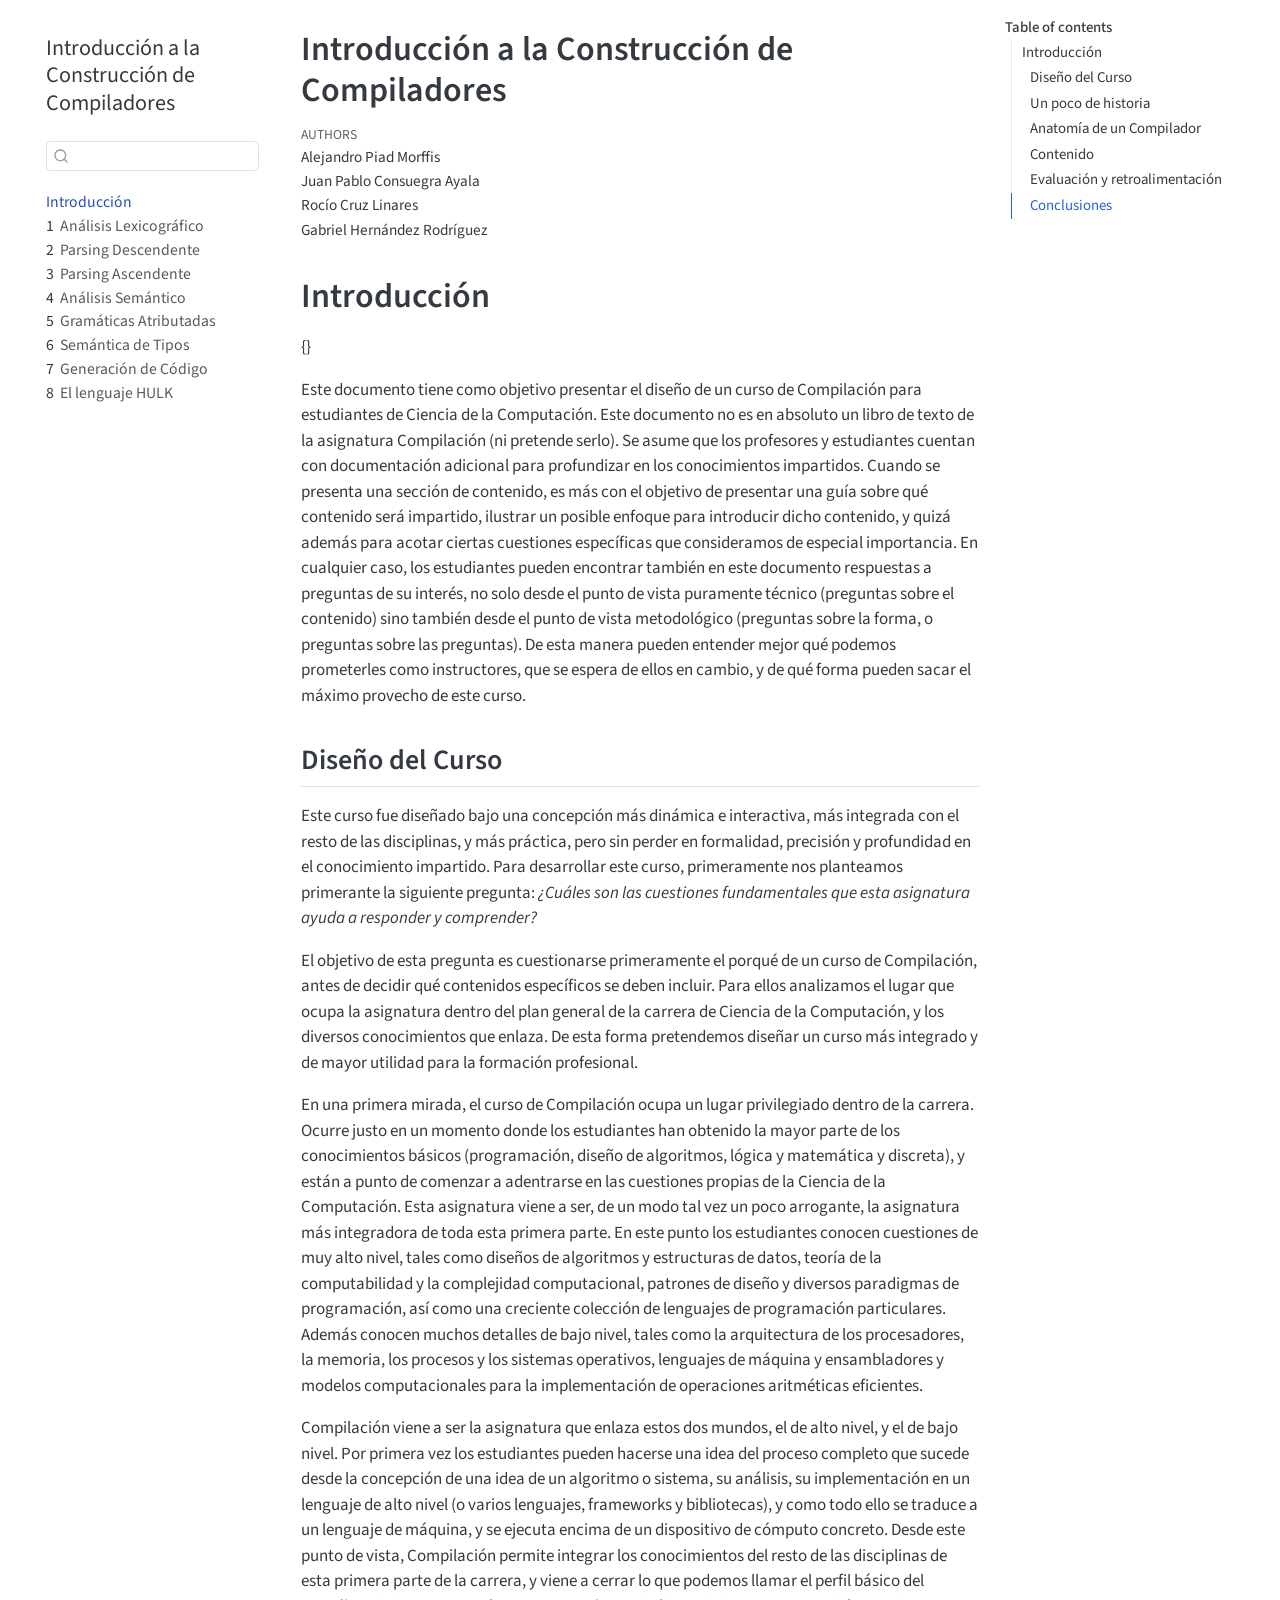
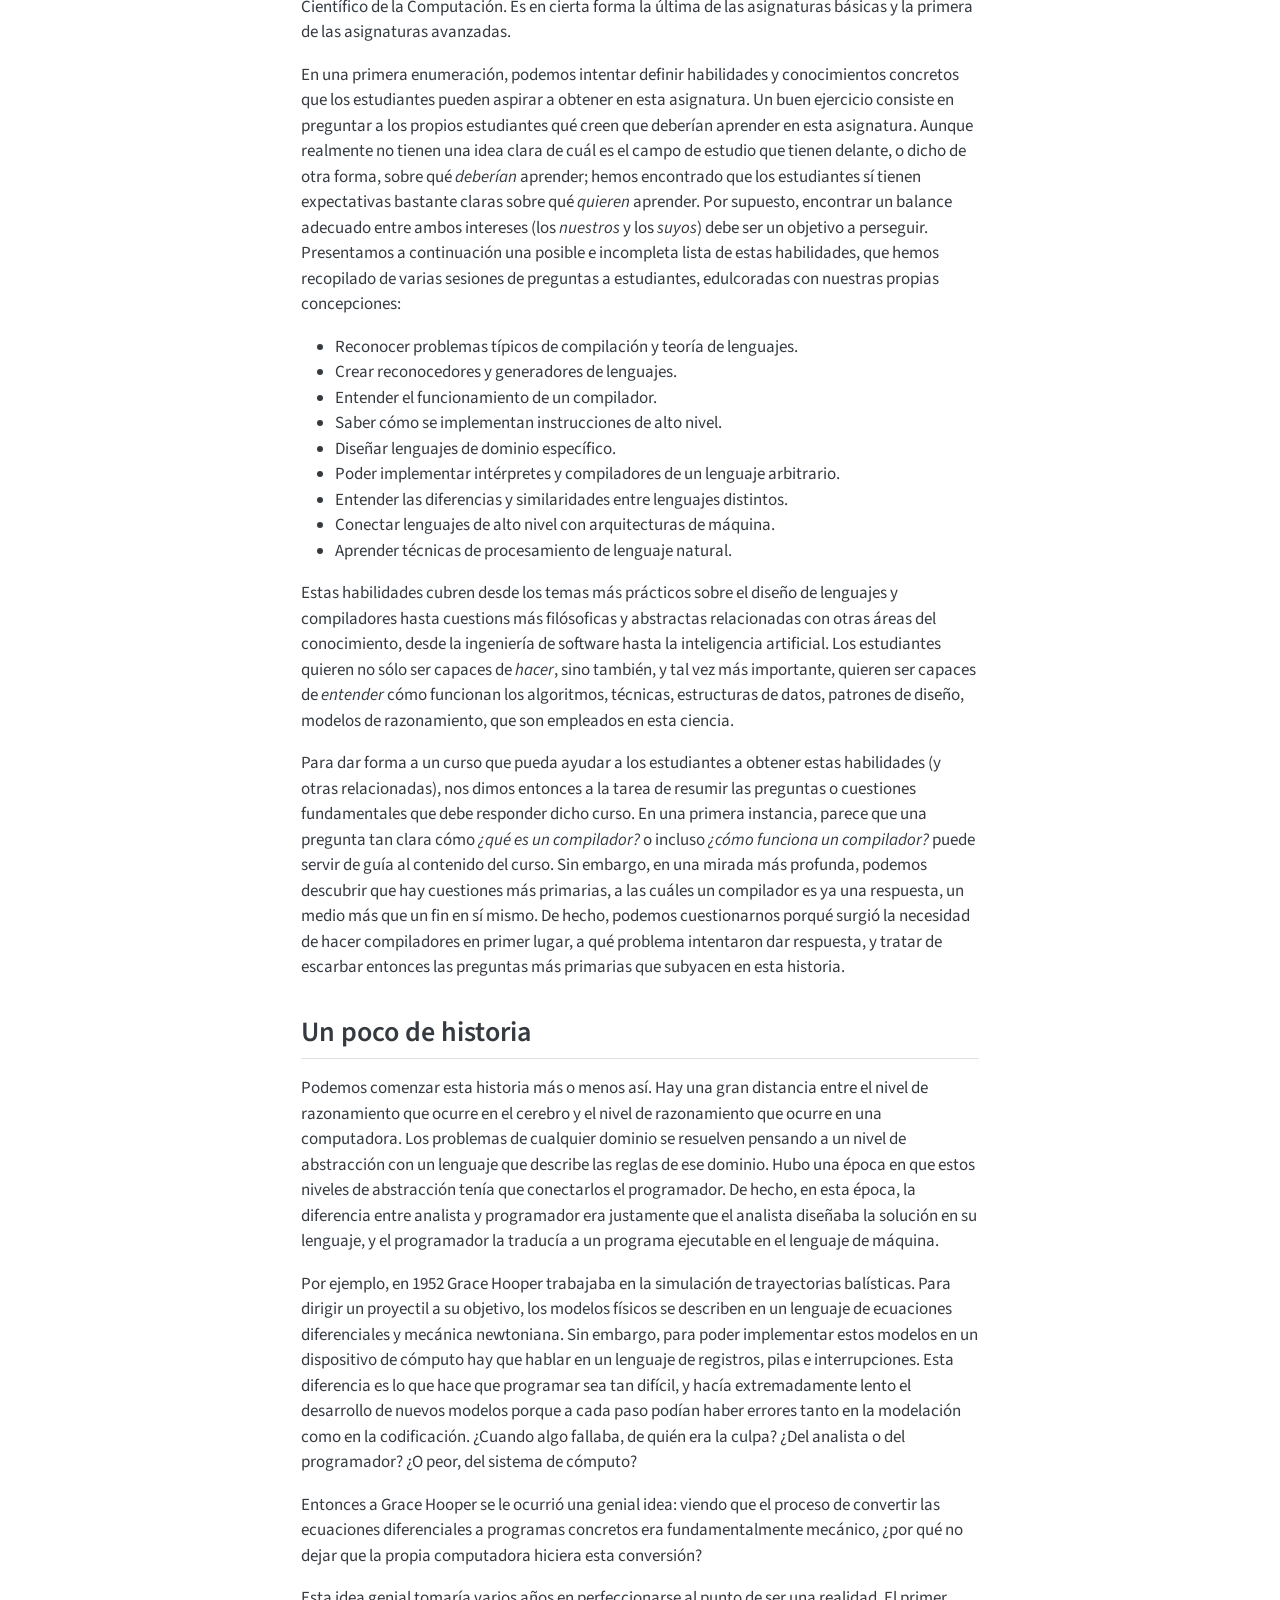
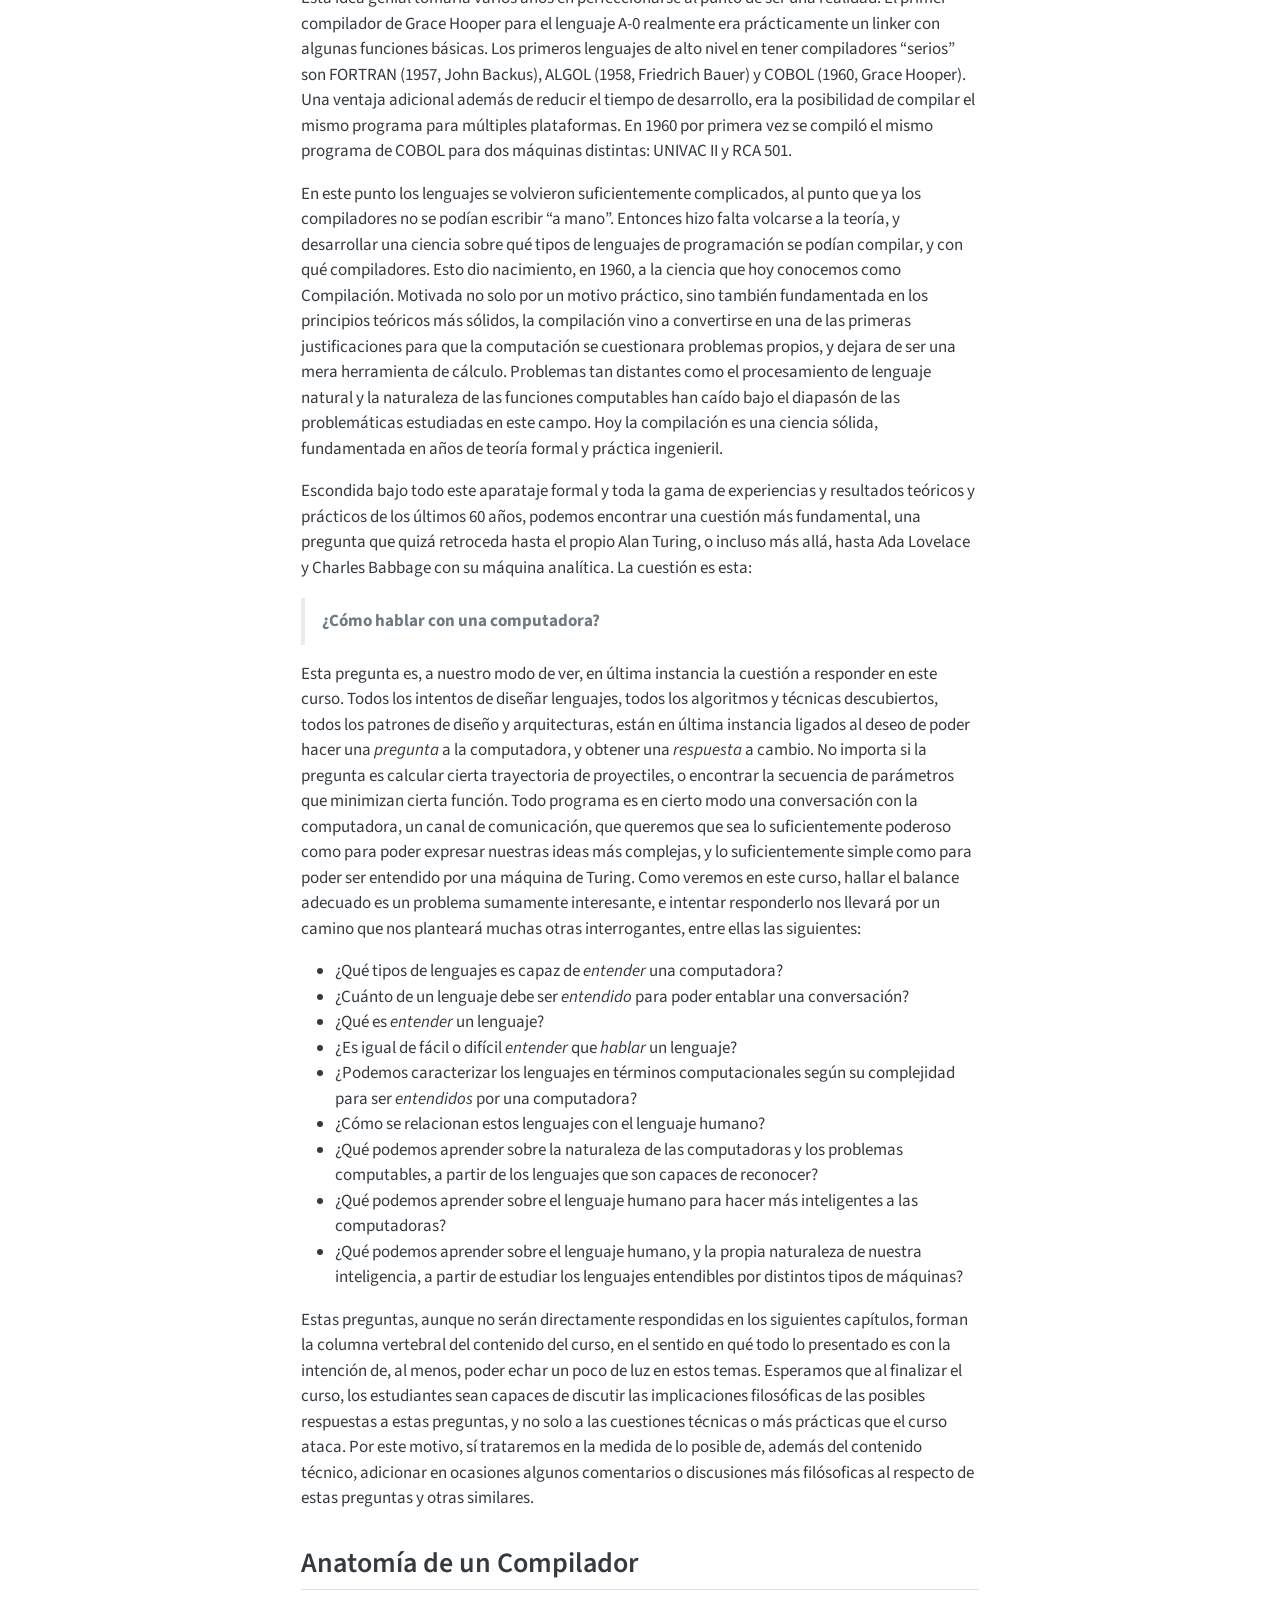
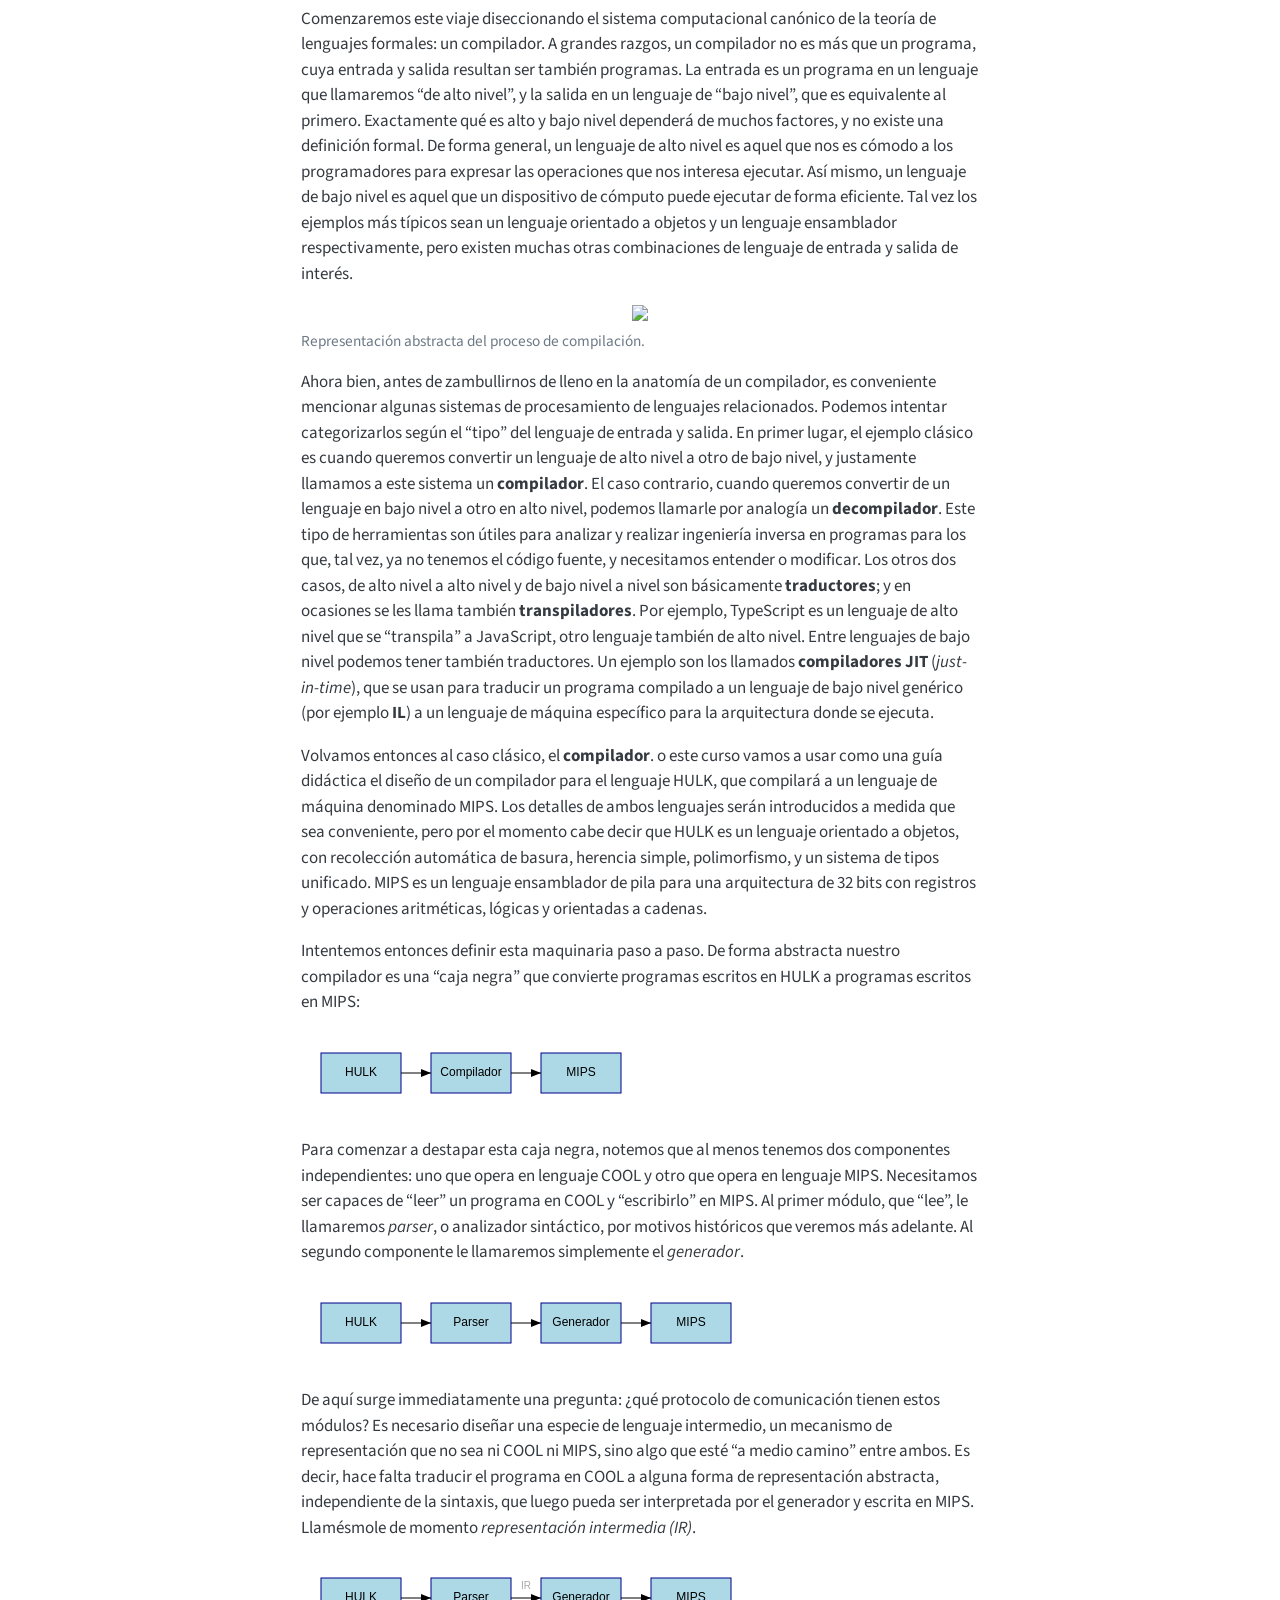
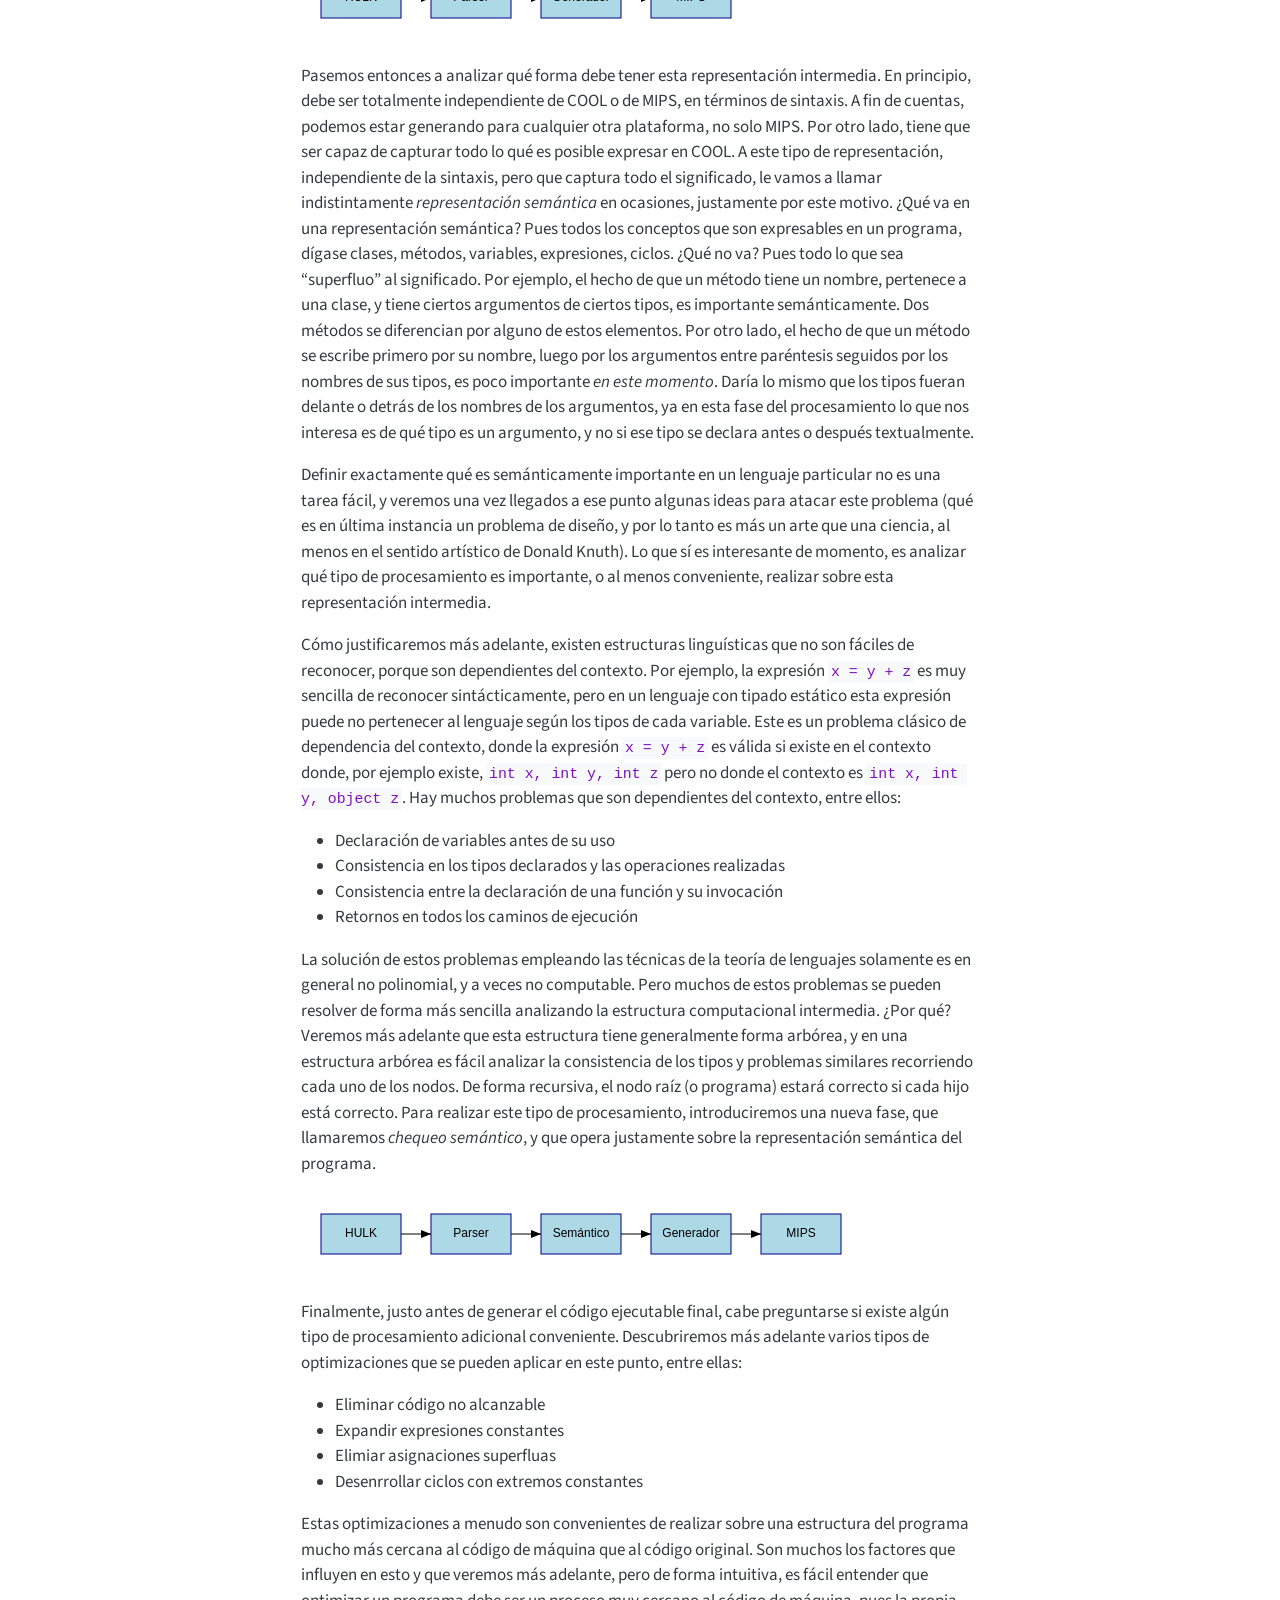
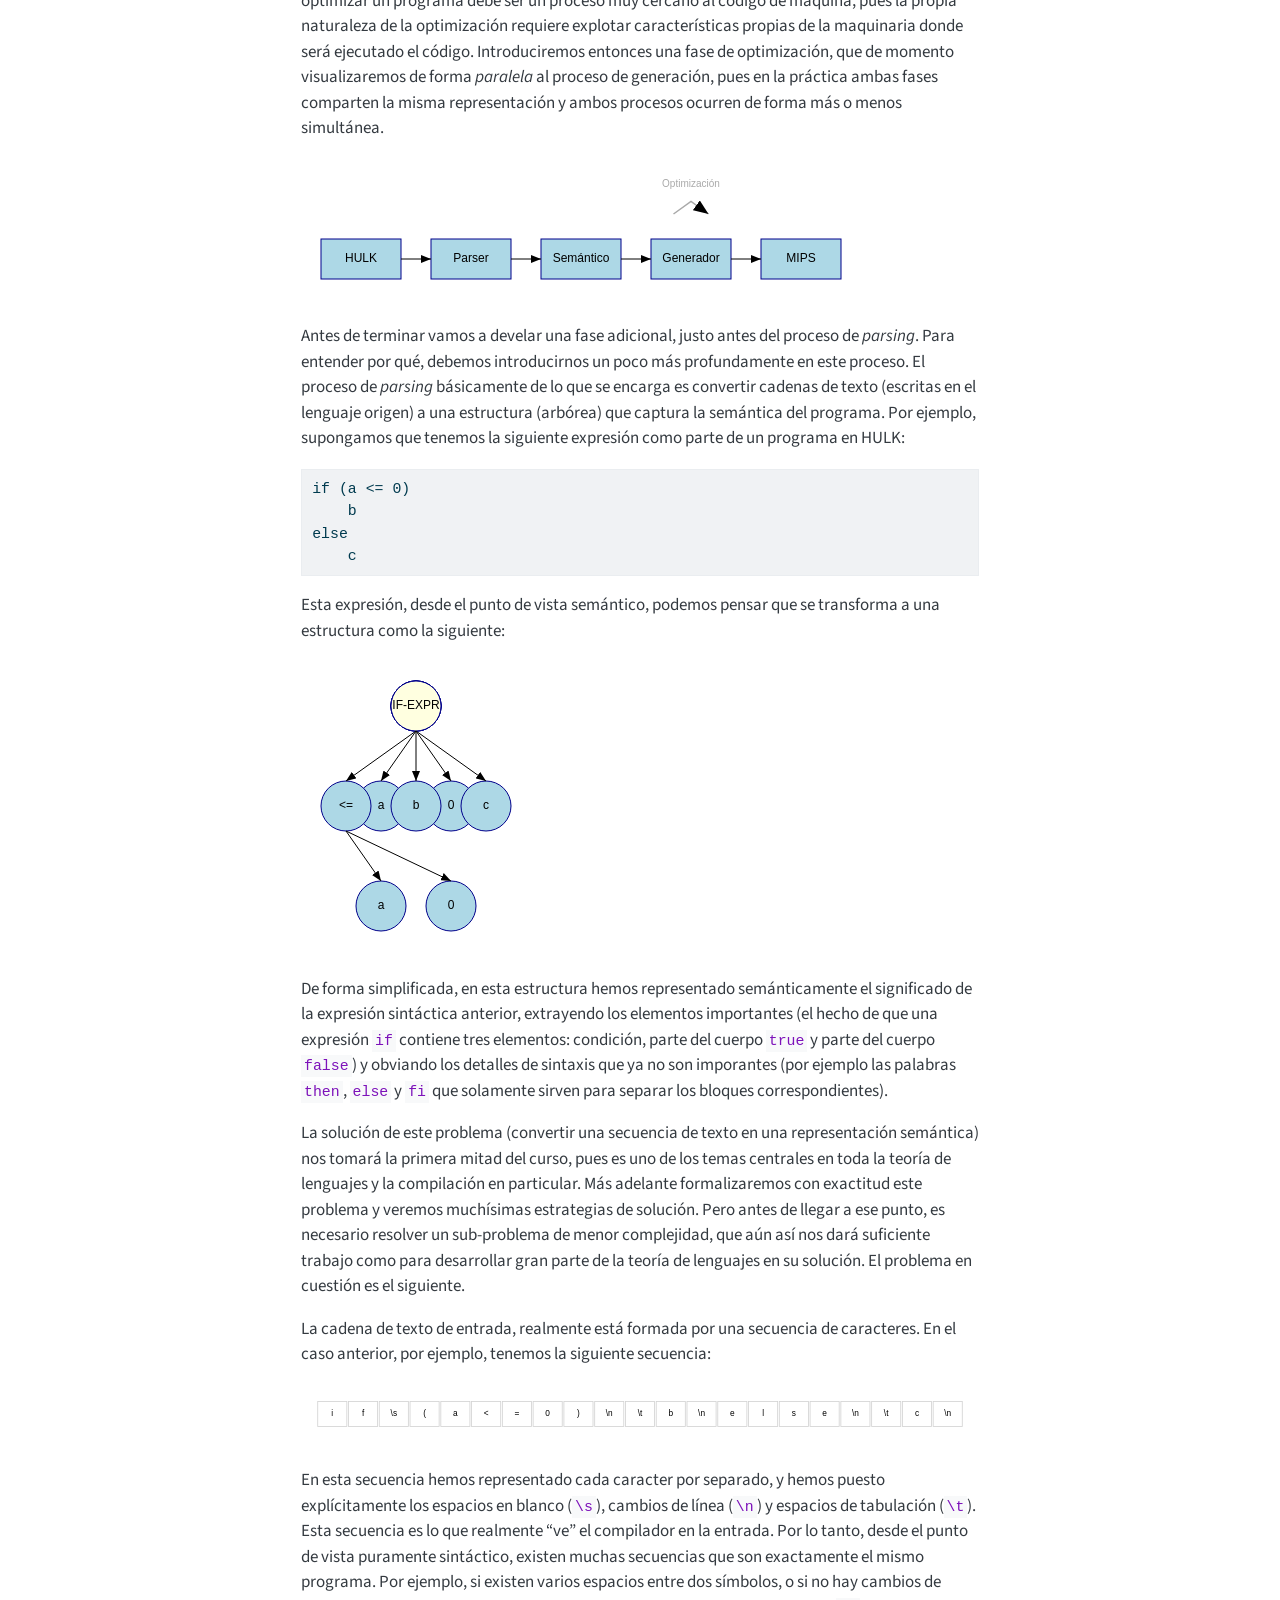
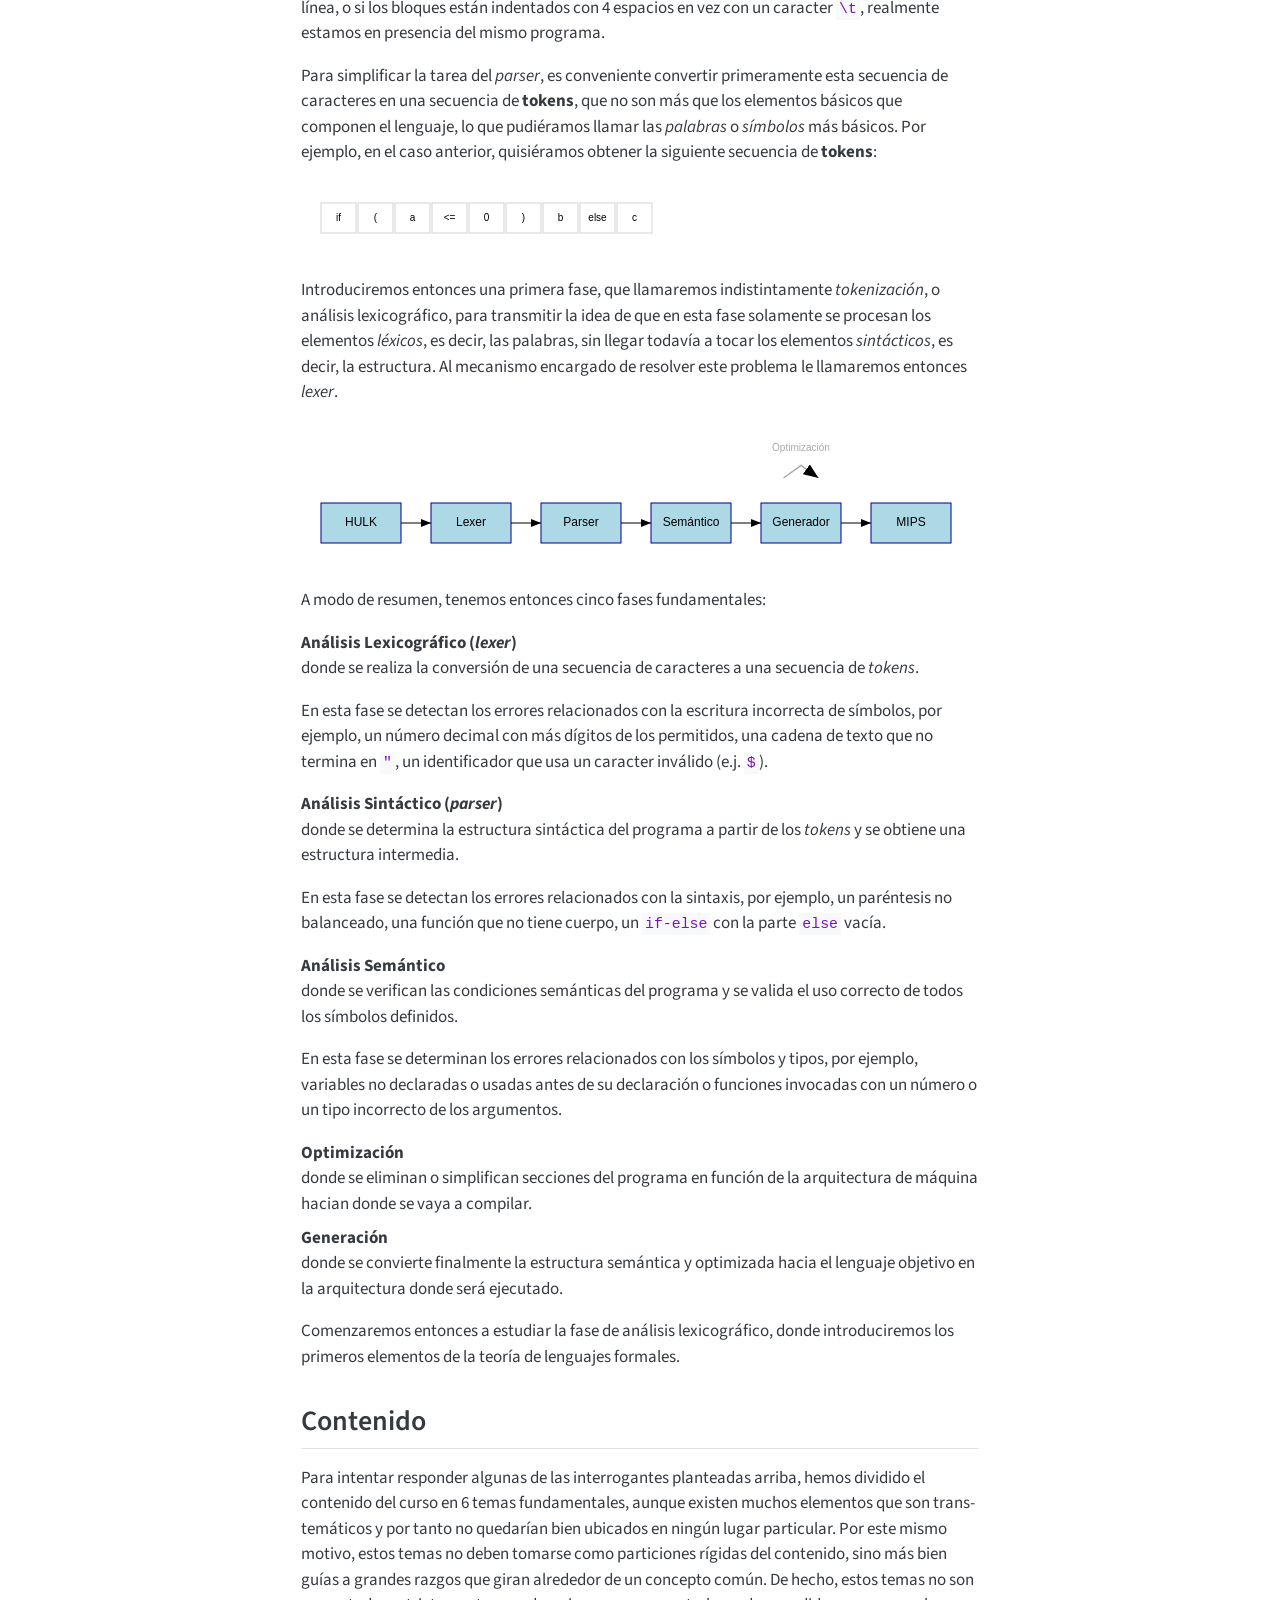
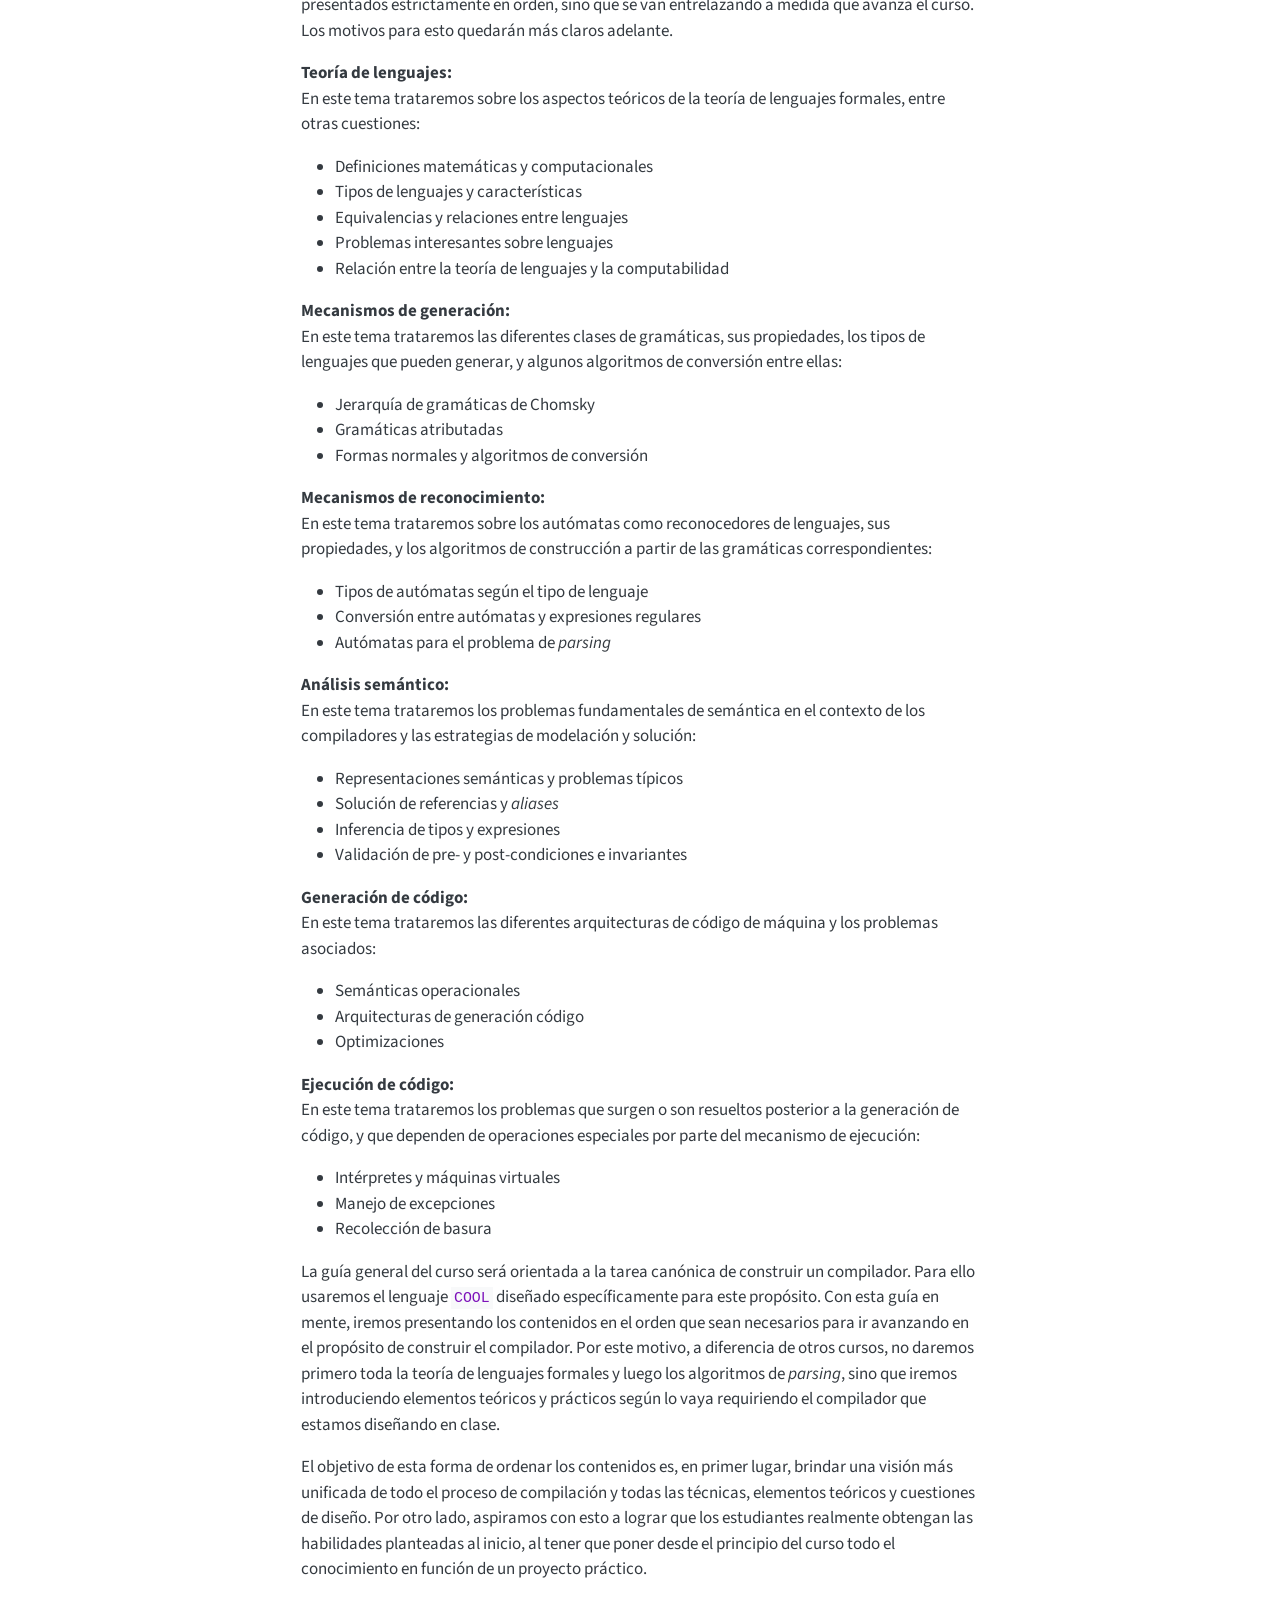
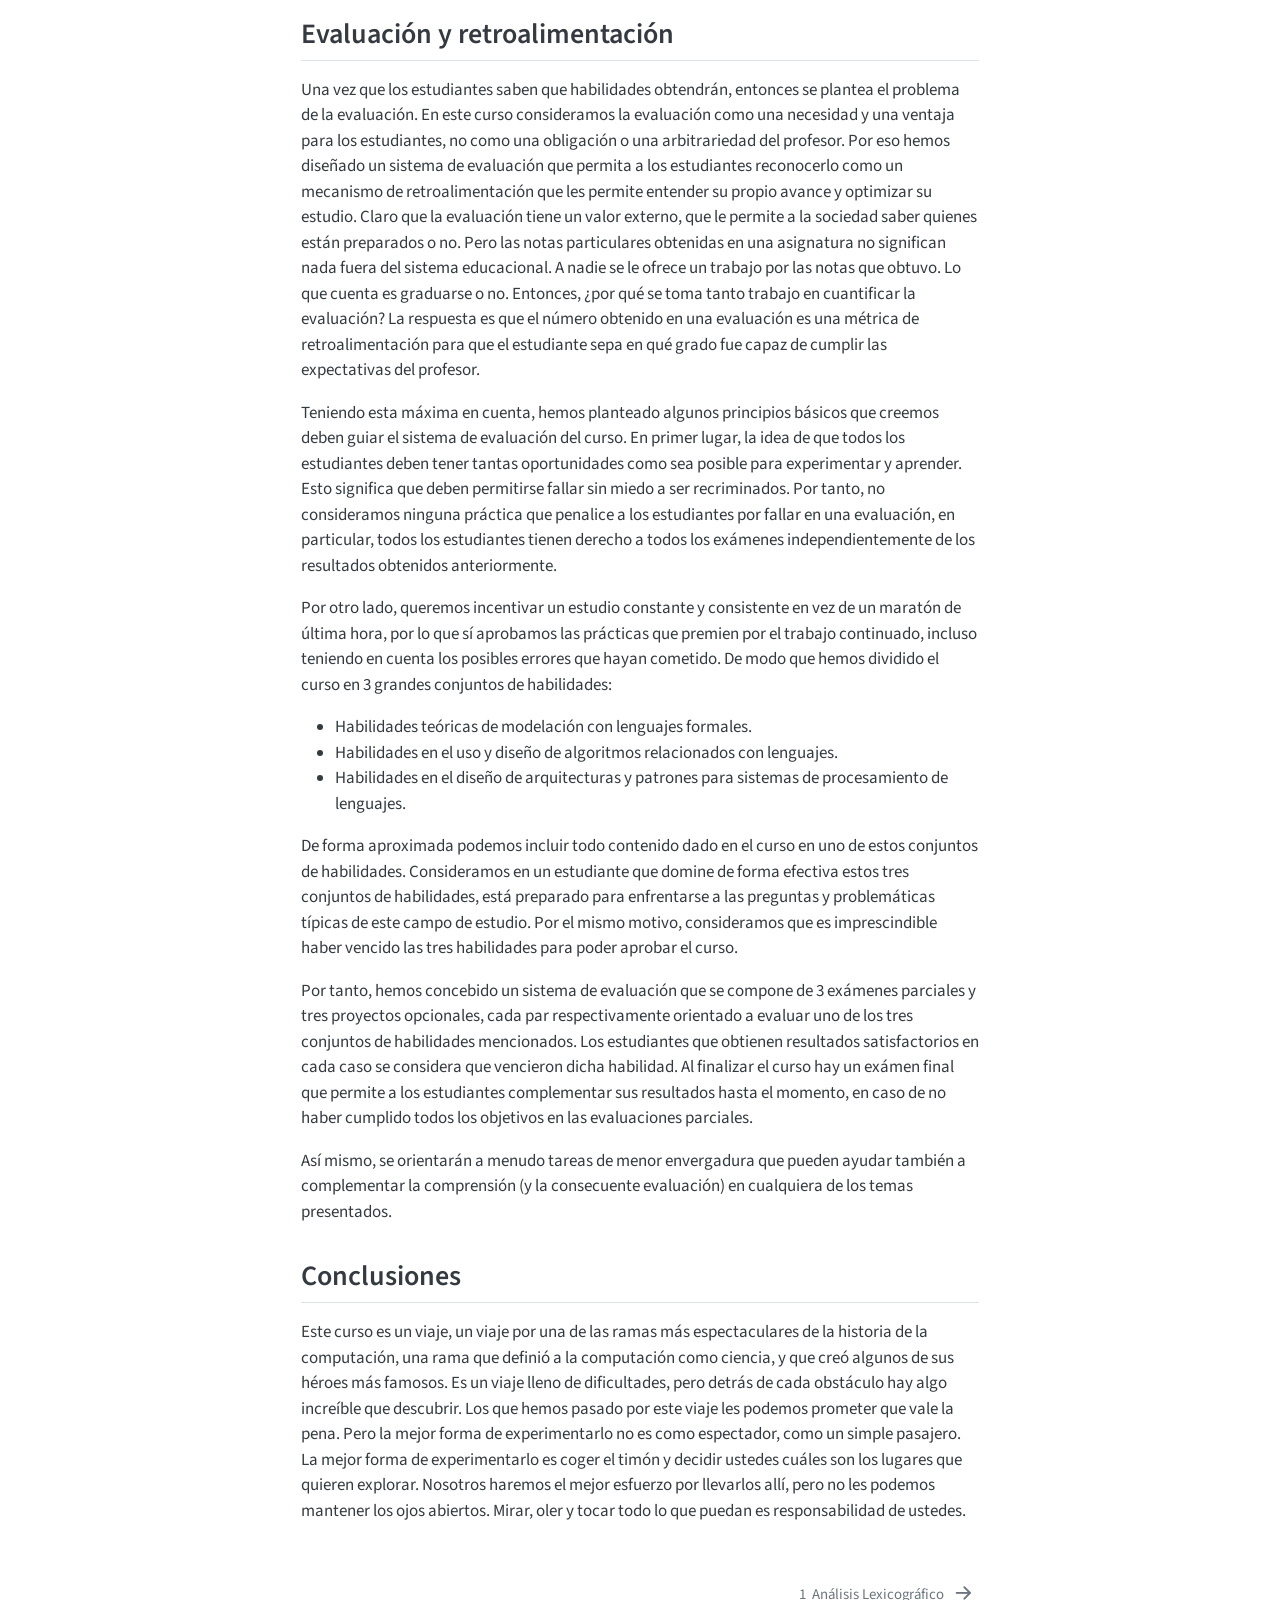
==== commit 9f480eca: "Built site for gh-pages" ====
--- a/index.html
+++ b/index.html
@@ -9,6 +9,7 @@
 <meta name="author" content="Alejandro Piad Morffis">
 <meta name="author" content="Juan Pablo Consuegra Ayala">
 <meta name="author" content="Rocío Cruz Linares">
+<meta name="author" content="Gabriel Hernández Rodríguez">
 
 <title>Introducción a la Construcción de Compiladores</title>
 <style>
@@ -119,7 +120,7 @@
       <button type="button" class="quarto-btn-toggle btn" data-bs-toggle="collapse" role="button" data-bs-target=".quarto-sidebar-collapse-item" aria-controls="quarto-sidebar" aria-expanded="false" aria-label="Toggle sidebar navigation" onclick="if (window.quartoToggleHeadroom) { window.quartoToggleHeadroom(); }">
         <i class="bi bi-layout-text-sidebar-reverse"></i>
       </button>
-        <nav class="quarto-page-breadcrumbs" aria-label="breadcrumb"><ol class="breadcrumb"><li class="breadcrumb-item"><a href="./index.html"><span class="chapter-number">1</span>&nbsp; <span class="chapter-title">—</span></a></li></ol></nav>
+        <nav class="quarto-page-breadcrumbs" aria-label="breadcrumb"><ol class="breadcrumb"><li class="breadcrumb-item"><a href="./index.html">Introducción</a></li></ol></nav>
         <a class="flex-grow-1" role="navigation" data-bs-toggle="collapse" data-bs-target=".quarto-sidebar-collapse-item" aria-controls="quarto-sidebar" aria-expanded="false" aria-label="Toggle sidebar navigation" onclick="if (window.quartoToggleHeadroom) { window.quartoToggleHeadroom(); }">      
         </a>
       <button type="button" class="btn quarto-search-button" aria-label="Search" onclick="window.quartoOpenSearch();">
@@ -147,55 +148,55 @@
         <li class="sidebar-item">
   <div class="sidebar-item-container"> 
   <a href="./index.html" class="sidebar-item-text sidebar-link active">
- <span class="menu-text"><span class="chapter-number">1</span>&nbsp; <span class="chapter-title">—</span></span></a>
+ <span class="menu-text">Introducción</span></a>
   </div>
 </li>
         <li class="sidebar-item">
   <div class="sidebar-item-container"> 
   <a href="./chap1.html" class="sidebar-item-text sidebar-link">
- <span class="menu-text"><span class="chapter-number">2</span>&nbsp; <span class="chapter-title">—</span></span></a>
+ <span class="menu-text"><span class="chapter-number">1</span>&nbsp; <span class="chapter-title">Análisis Lexicográfico</span></span></a>
   </div>
 </li>
         <li class="sidebar-item">
   <div class="sidebar-item-container"> 
   <a href="./chap2.html" class="sidebar-item-text sidebar-link">
- <span class="menu-text"><span class="chapter-number">3</span>&nbsp; <span class="chapter-title">—</span></span></a>
+ <span class="menu-text"><span class="chapter-number">2</span>&nbsp; <span class="chapter-title">Parsing Descendente</span></span></a>
   </div>
 </li>
         <li class="sidebar-item">
   <div class="sidebar-item-container"> 
   <a href="./chap3.html" class="sidebar-item-text sidebar-link">
- <span class="menu-text"><span class="chapter-number">4</span>&nbsp; <span class="chapter-title">—</span></span></a>
+ <span class="menu-text"><span class="chapter-number">3</span>&nbsp; <span class="chapter-title">Parsing Ascendente</span></span></a>
   </div>
 </li>
         <li class="sidebar-item">
   <div class="sidebar-item-container"> 
   <a href="./chap4.html" class="sidebar-item-text sidebar-link">
- <span class="menu-text"><span class="chapter-number">5</span>&nbsp; <span class="chapter-title">—</span></span></a>
+ <span class="menu-text"><span class="chapter-number">4</span>&nbsp; <span class="chapter-title">Análisis Semántico</span></span></a>
   </div>
 </li>
         <li class="sidebar-item">
   <div class="sidebar-item-container"> 
   <a href="./chap5.html" class="sidebar-item-text sidebar-link">
- <span class="menu-text"><span class="chapter-number">6</span>&nbsp; <span class="chapter-title">—</span></span></a>
+ <span class="menu-text"><span class="chapter-number">5</span>&nbsp; <span class="chapter-title">Gramáticas Atributadas</span></span></a>
   </div>
 </li>
         <li class="sidebar-item">
   <div class="sidebar-item-container"> 
   <a href="./chap6.html" class="sidebar-item-text sidebar-link">
- <span class="menu-text"><span class="chapter-number">7</span>&nbsp; <span class="chapter-title">—</span></span></a>
+ <span class="menu-text"><span class="chapter-number">6</span>&nbsp; <span class="chapter-title">Semántica de Tipos</span></span></a>
   </div>
 </li>
         <li class="sidebar-item">
   <div class="sidebar-item-container"> 
   <a href="./chap7.html" class="sidebar-item-text sidebar-link">
- <span class="menu-text"><span class="chapter-number">8</span>&nbsp; <span class="chapter-title">—</span></span></a>
+ <span class="menu-text"><span class="chapter-number">7</span>&nbsp; <span class="chapter-title">Generación de Código</span></span></a>
   </div>
 </li>
         <li class="sidebar-item">
   <div class="sidebar-item-container"> 
   <a href="./chap8.html" class="sidebar-item-text sidebar-link">
- <span class="menu-text"><span class="chapter-number">9</span>&nbsp; <span class="chapter-title">—</span></span></a>
+ <span class="menu-text"><span class="chapter-number">8</span>&nbsp; <span class="chapter-title">El lenguaje HULK</span></span></a>
   </div>
 </li>
     </ul>
@@ -208,12 +209,15 @@
     <h2 id="toc-title">Table of contents</h2>
    
   <ul>
-  <li><a href="#diseño-del-curso" id="toc-diseño-del-curso" class="nav-link active" data-scroll-target="#diseño-del-curso">Diseño del Curso</a></li>
+  <li><a href="#introducción" id="toc-introducción" class="nav-link active" data-scroll-target="#introducción">Introducción</a>
+  <ul class="collapse">
+  <li><a href="#diseño-del-curso" id="toc-diseño-del-curso" class="nav-link" data-scroll-target="#diseño-del-curso">Diseño del Curso</a></li>
   <li><a href="#un-poco-de-historia" id="toc-un-poco-de-historia" class="nav-link" data-scroll-target="#un-poco-de-historia">Un poco de historia</a></li>
   <li><a href="#anatomía-de-un-compilador" id="toc-anatomía-de-un-compilador" class="nav-link" data-scroll-target="#anatomía-de-un-compilador">Anatomía de un Compilador</a></li>
   <li><a href="#contenido" id="toc-contenido" class="nav-link" data-scroll-target="#contenido">Contenido</a></li>
   <li><a href="#evaluación-y-retroalimentación" id="toc-evaluación-y-retroalimentación" class="nav-link" data-scroll-target="#evaluación-y-retroalimentación">Evaluación y retroalimentación</a></li>
   <li><a href="#conclusiones" id="toc-conclusiones" class="nav-link" data-scroll-target="#conclusiones">Conclusiones</a></li>
+  </ul></li>
   </ul>
 </nav>
     </div>
@@ -235,6 +239,7 @@
              <p>Alejandro Piad Morffis </p>
              <p>Juan Pablo Consuegra Ayala </p>
              <p>Rocío Cruz Linares </p>
+             <p>Gabriel Hernández Rodríguez </p>
           </div>
   </div>
     
@@ -247,9 +252,12 @@
 </header>
 
 
+<section id="introducción" class="level1 unnumbered">
+<h1 class="unnumbered">Introducción</h1>
+<p>{}</p>
 <p>Este documento tiene como objetivo presentar el diseño de un curso de Compilación para estudiantes de Ciencia de la Computación. Este documento no es en absoluto un libro de texto de la asignatura Compilación (ni pretende serlo). Se asume que los profesores y estudiantes cuentan con documentación adicional para profundizar en los conocimientos impartidos. Cuando se presenta una sección de contenido, es más con el objetivo de presentar una guía sobre qué contenido será impartido, ilustrar un posible enfoque para introducir dicho contenido, y quizá además para acotar ciertas cuestiones específicas que consideramos de especial importancia. En cualquier caso, los estudiantes pueden encontrar también en este documento respuestas a preguntas de su interés, no solo desde el punto de vista puramente técnico (preguntas sobre el contenido) sino también desde el punto de vista metodológico (preguntas sobre la forma, o preguntas sobre las preguntas). De esta manera pueden entender mejor qué podemos prometerles como instructores, que se espera de ellos en cambio, y de qué forma pueden sacar el máximo provecho de este curso.</p>
-<section id="diseño-del-curso" class="level2 unnumbered">
-<h2 class="unnumbered anchored" data-anchor-id="diseño-del-curso">Diseño del Curso</h2>
+<section id="diseño-del-curso" class="level2">
+<h2 class="anchored" data-anchor-id="diseño-del-curso">Diseño del Curso</h2>
 <p>Este curso fue diseñado bajo una concepción más dinámica e interactiva, más integrada con el resto de las disciplinas, y más práctica, pero sin perder en formalidad, precisión y profundidad en el conocimiento impartido. Para desarrollar este curso, primeramente nos planteamos primerante la siguiente pregunta: <em>¿Cuáles son las cuestiones fundamentales que esta asignatura ayuda a responder y comprender?</em></p>
 <p>El objetivo de esta pregunta es cuestionarse primeramente el porqué de un curso de Compilación, antes de decidir qué contenidos específicos se deben incluir. Para ellos analizamos el lugar que ocupa la asignatura dentro del plan general de la carrera de Ciencia de la Computación, y los diversos conocimientos que enlaza. De esta forma pretendemos diseñar un curso más integrado y de mayor utilidad para la formación profesional.</p>
 <p>En una primera mirada, el curso de Compilación ocupa un lugar privilegiado dentro de la carrera. Ocurre justo en un momento donde los estudiantes han obtenido la mayor parte de los conocimientos básicos (programación, diseño de algoritmos, lógica y matemática y discreta), y están a punto de comenzar a adentrarse en las cuestiones propias de la Ciencia de la Computación. Esta asignatura viene a ser, de un modo tal vez un poco arrogante, la asignatura más integradora de toda esta primera parte. En este punto los estudiantes conocen cuestiones de muy alto nivel, tales como diseños de algoritmos y estructuras de datos, teoría de la computabilidad y la complejidad computacional, patrones de diseño y diversos paradigmas de programación, así como una creciente colección de lenguajes de programación particulares. Además conocen muchos detalles de bajo nivel, tales como la arquitectura de los procesadores, la memoria, los procesos y los sistemas operativos, lenguajes de máquina y ensambladores y modelos computacionales para la implementación de operaciones aritméticas eficientes.</p>
@@ -269,8 +277,8 @@
 <p>Estas habilidades cubren desde los temas más prácticos sobre el diseño de lenguajes y compiladores hasta cuestions más filósoficas y abstractas relacionadas con otras áreas del conocimiento, desde la ingeniería de software hasta la inteligencia artificial. Los estudiantes quieren no sólo ser capaces de <em>hacer</em>, sino también, y tal vez más importante, quieren ser capaces de <em>entender</em> cómo funcionan los algoritmos, técnicas, estructuras de datos, patrones de diseño, modelos de razonamiento, que son empleados en esta ciencia.</p>
 <p>Para dar forma a un curso que pueda ayudar a los estudiantes a obtener estas habilidades (y otras relacionadas), nos dimos entonces a la tarea de resumir las preguntas o cuestiones fundamentales que debe responder dicho curso. En una primera instancia, parece que una pregunta tan clara cómo <em>¿qué es un compilador?</em> o incluso <em>¿cómo funciona un compilador?</em> puede servir de guía al contenido del curso. Sin embargo, en una mirada más profunda, podemos descubrir que hay cuestiones más primarias, a las cuáles un compilador es ya una respuesta, un medio más que un fin en sí mismo. De hecho, podemos cuestionarnos porqué surgió la necesidad de hacer compiladores en primer lugar, a qué problema intentaron dar respuesta, y tratar de escarbar entonces las preguntas más primarias que subyacen en esta historia.</p>
 </section>
-<section id="un-poco-de-historia" class="level2 unnumbered">
-<h2 class="unnumbered anchored" data-anchor-id="un-poco-de-historia">Un poco de historia</h2>
+<section id="un-poco-de-historia" class="level2">
+<h2 class="anchored" data-anchor-id="un-poco-de-historia">Un poco de historia</h2>
 <p>Podemos comenzar esta historia más o menos así. Hay una gran distancia entre el nivel de razonamiento que ocurre en el cerebro y el nivel de razonamiento que ocurre en una computadora. Los problemas de cualquier dominio se resuelven pensando a un nivel de abstracción con un lenguaje que describe las reglas de ese dominio. Hubo una época en que estos niveles de abstracción tenía que conectarlos el programador. De hecho, en esta época, la diferencia entre analista y programador era justamente que el analista diseñaba la solución en su lenguaje, y el programador la traducía a un programa ejecutable en el lenguaje de máquina.</p>
 <p>Por ejemplo, en 1952 Grace Hooper trabajaba en la simulación de trayectorias balísticas. Para dirigir un proyectil a su objetivo, los modelos físicos se describen en un lenguaje de ecuaciones diferenciales y mecánica newtoniana. Sin embargo, para poder implementar estos modelos en un dispositivo de cómputo hay que hablar en un lenguaje de registros, pilas e interrupciones. Esta diferencia es lo que hace que programar sea tan difícil, y hacía extremadamente lento el desarrollo de nuevos modelos porque a cada paso podían haber errores tanto en la modelación como en la codificación. ¿Cuando algo fallaba, de quién era la culpa? ¿Del analista o del programador? ¿O peor, del sistema de cómputo?</p>
 <p>Entonces a Grace Hooper se le ocurrió una genial idea: viendo que el proceso de convertir las ecuaciones diferenciales a programas concretos era fundamentalmente mecánico, ¿por qué no dejar que la propia computadora hiciera esta conversión?</p>
@@ -294,8 +302,8 @@
 </ul>
 <p>Estas preguntas, aunque no serán directamente respondidas en los siguientes capítulos, forman la columna vertebral del contenido del curso, en el sentido en qué todo lo presentado es con la intención de, al menos, poder echar un poco de luz en estos temas. Esperamos que al finalizar el curso, los estudiantes sean capaces de discutir las implicaciones filosóficas de las posibles respuestas a estas preguntas, y no solo a las cuestiones técnicas o más prácticas que el curso ataca. Por este motivo, sí trataremos en la medida de lo posible de, además del contenido técnico, adicionar en ocasiones algunos comentarios o discusiones más filósoficas al respecto de estas preguntas y otras similares.</p>
 </section>
-<section id="anatomía-de-un-compilador" class="level2 unnumbered">
-<h2 class="unnumbered anchored" data-anchor-id="anatomía-de-un-compilador">Anatomía de un Compilador</h2>
+<section id="anatomía-de-un-compilador" class="level2">
+<h2 class="anchored" data-anchor-id="anatomía-de-un-compilador">Anatomía de un Compilador</h2>
 <p>Comenzaremos este viaje diseccionando el sistema computacional canónico de la teoría de lenguajes formales: un compilador. A grandes razgos, un compilador no es más que un programa, cuya entrada y salida resultan ser también programas. La entrada es un programa en un lenguaje que llamaremos “de alto nivel”, y la salida en un lenguaje de “bajo nivel”, que es equivalente al primero. Exactamente qué es alto y bajo nivel dependerá de muchos factores, y no existe una definición formal. De forma general, un lenguaje de alto nivel es aquel que nos es cómodo a los programadores para expresar las operaciones que nos interesa ejecutar. Así mismo, un lenguaje de bajo nivel es aquel que un dispositivo de cómputo puede ejecutar de forma eficiente. Tal vez los ejemplos más típicos sean un lenguaje orientado a objetos y un lenguaje ensamblador respectivamente, pero existen muchas otras combinaciones de lenguaje de entrada y salida de interés.</p>
 <div class="quarto-figure quarto-figure-center">
 <figure class="figure">
@@ -306,22 +314,35 @@
 <p>Ahora bien, antes de zambullirnos de lleno en la anatomía de un compilador, es conveniente mencionar algunas sistemas de procesamiento de lenguajes relacionados. Podemos intentar categorizarlos según el “tipo” del lenguaje de entrada y salida. En primer lugar, el ejemplo clásico es cuando queremos convertir un lenguaje de alto nivel a otro de bajo nivel, y justamente llamamos a este sistema un <strong>compilador</strong>. El caso contrario, cuando queremos convertir de un lenguaje en bajo nivel a otro en alto nivel, podemos llamarle por analogía un <strong>decompilador</strong>. Este tipo de herramientas son útiles para analizar y realizar ingeniería inversa en programas para los que, tal vez, ya no tenemos el código fuente, y necesitamos entender o modificar. Los otros dos casos, de alto nivel a alto nivel y de bajo nivel a nivel son básicamente <strong>traductores</strong>; y en ocasiones se les llama también <strong>transpiladores</strong>. Por ejemplo, TypeScript es un lenguaje de alto nivel que se “transpila” a JavaScript, otro lenguaje también de alto nivel. Entre lenguajes de bajo nivel podemos tener también traductores. Un ejemplo son los llamados <strong>compiladores JIT</strong> (<em>just-in-time</em>), que se usan para traducir un programa compilado a un lenguaje de bajo nivel genérico (por ejemplo <strong>IL</strong>) a un lenguaje de máquina específico para la arquitectura donde se ejecuta.</p>
 <p>Volvamos entonces al caso clásico, el <strong>compilador</strong>. o este curso vamos a usar como una guía didáctica el diseño de un compilador para el lenguaje HULK, que compilará a un lenguaje de máquina denominado MIPS. Los detalles de ambos lenguajes serán introducidos a medida que sea conveniente, pero por el momento cabe decir que HULK es un lenguaje orientado a objetos, con recolección automática de basura, herencia simple, polimorfismo, y un sistema de tipos unificado. MIPS es un lenguaje ensamblador de pila para una arquitectura de 32 bits con registros y operaciones aritméticas, lógicas y orientadas a cadenas.</p>
 <p>Intentemos entonces definir esta maquinaria paso a paso. De forma abstracta nuestro compilador es una “caja negra” que convierte programas escritos en HULK a programas escritos en MIPS:</p>
-<div class="sourceCode cell-code" id="cb1"><pre class="sourceCode python code-with-copy"><code class="sourceCode python"><span id="cb1-1"><a href="#cb1-1" aria-hidden="true" tabindex="-1"></a>Pipeline([<span class="st">'HULK'</span>, <span class="st">'Compilador'</span>, <span class="st">'MIPS'</span>], [</span>
-<span id="cb1-2"><a href="#cb1-2" aria-hidden="true" tabindex="-1"></a>    (<span class="dv">0</span>, <span class="dv">1</span>, <span class="st">""</span>),</span>
-<span id="cb1-3"><a href="#cb1-3" aria-hidden="true" tabindex="-1"></a>    (<span class="dv">1</span>, <span class="dv">2</span>, <span class="st">""</span>),</span>
-<span id="cb1-4"><a href="#cb1-4" aria-hidden="true" tabindex="-1"></a>], startshape<span class="op">=</span><span class="st">'plaintext'</span>, endshape<span class="op">=</span><span class="st">'plaintext'</span>).<span class="bu">print</span>(width<span class="op">=</span><span class="st">"50%"</span>, <span class="bu">float</span><span class="op">=</span><span class="va">False</span>)</span></code><button title="Copy to Clipboard" class="code-copy-button"><i class="bi"></i></button></pre></div>
+<div id="17f35187" class="cell" data-execution_count="2">
+<div class="cell-output cell-output-display">
+<div>
+<figure class="figure">
+<p><img src="index_files/figure-html/cell-3-output-1.svg" class="img-fluid figure-img"></p>
+</figure>
+</div>
+</div>
+</div>
 <p>Para comenzar a destapar esta caja negra, notemos que al menos tenemos dos componentes independientes: uno que opera en lenguaje COOL y otro que opera en lenguaje MIPS. Necesitamos ser capaces de “leer” un programa en COOL y “escribirlo” en MIPS. Al primer módulo, que “lee”, le llamaremos <em>parser</em>, o analizador sintáctico, por motivos históricos que veremos más adelante. Al segundo componente le llamaremos simplemente el <em>generador</em>.</p>
-<div class="sourceCode cell-code" id="cb2"><pre class="sourceCode python code-with-copy"><code class="sourceCode python"><span id="cb2-1"><a href="#cb2-1" aria-hidden="true" tabindex="-1"></a>Pipeline([<span class="st">'HULK'</span>, <span class="st">'Parser'</span>, <span class="st">'Generador'</span>, <span class="st">'MIPS'</span>], [</span>
-<span id="cb2-2"><a href="#cb2-2" aria-hidden="true" tabindex="-1"></a>    (<span class="dv">0</span>, <span class="dv">1</span>, <span class="st">""</span>),</span>
-<span id="cb2-3"><a href="#cb2-3" aria-hidden="true" tabindex="-1"></a>    (<span class="dv">1</span>, <span class="dv">2</span>, <span class="st">""</span>),</span>
-<span id="cb2-4"><a href="#cb2-4" aria-hidden="true" tabindex="-1"></a>    (<span class="dv">2</span>, <span class="dv">3</span>, <span class="st">""</span>),</span>
-<span id="cb2-5"><a href="#cb2-5" aria-hidden="true" tabindex="-1"></a>], startshape<span class="op">=</span><span class="st">'plaintext'</span>, endshape<span class="op">=</span><span class="st">'plaintext'</span>).<span class="bu">print</span>(width<span class="op">=</span><span class="st">"70%"</span>, <span class="bu">float</span><span class="op">=</span><span class="va">False</span>)</span></code><button title="Copy to Clipboard" class="code-copy-button"><i class="bi"></i></button></pre></div>
+<div id="a335a82c" class="cell" data-execution_count="3">
+<div class="cell-output cell-output-display">
+<div>
+<figure class="figure">
+<p><img src="index_files/figure-html/cell-4-output-1.svg" class="img-fluid figure-img"></p>
+</figure>
+</div>
+</div>
+</div>
 <p>De aquí surge immediatamente una pregunta: ¿qué protocolo de comunicación tienen estos módulos? Es necesario diseñar una especie de lenguaje intermedio, un mecanismo de representación que no sea ni COOL ni MIPS, sino algo que esté “a medio camino” entre ambos. Es decir, hace falta traducir el programa en COOL a alguna forma de representación abstracta, independiente de la sintaxis, que luego pueda ser interpretada por el generador y escrita en MIPS. Llamésmole de momento <em>representación intermedia (IR)</em>.</p>
-<div class="sourceCode cell-code" id="cb3"><pre class="sourceCode python code-with-copy"><code class="sourceCode python"><span id="cb3-1"><a href="#cb3-1" aria-hidden="true" tabindex="-1"></a>Pipeline([<span class="st">'HULK'</span>, <span class="st">'Parser'</span>, <span class="st">'Generador'</span>, <span class="st">'MIPS'</span>], [</span>
-<span id="cb3-2"><a href="#cb3-2" aria-hidden="true" tabindex="-1"></a>    (<span class="dv">0</span>, <span class="dv">1</span>, <span class="st">""</span>),</span>
-<span id="cb3-3"><a href="#cb3-3" aria-hidden="true" tabindex="-1"></a>    (<span class="dv">1</span>, <span class="dv">2</span>, <span class="st">"IR"</span>),</span>
-<span id="cb3-4"><a href="#cb3-4" aria-hidden="true" tabindex="-1"></a>    (<span class="dv">2</span>, <span class="dv">3</span>, <span class="st">""</span>),</span>
-<span id="cb3-5"><a href="#cb3-5" aria-hidden="true" tabindex="-1"></a>], startshape<span class="op">=</span><span class="st">'plaintext'</span>, endshape<span class="op">=</span><span class="st">'plaintext'</span>).<span class="bu">print</span>(width<span class="op">=</span><span class="st">"75%"</span>, <span class="bu">float</span><span class="op">=</span><span class="va">False</span>)</span></code><button title="Copy to Clipboard" class="code-copy-button"><i class="bi"></i></button></pre></div>
+<div id="eb3dfeb3" class="cell" data-execution_count="4">
+<div class="cell-output cell-output-display">
+<div>
+<figure class="figure">
+<p><img src="index_files/figure-html/cell-5-output-1.svg" class="img-fluid figure-img"></p>
+</figure>
+</div>
+</div>
+</div>
 <p>Pasemos entonces a analizar qué forma debe tener esta representación intermedia. En principio, debe ser totalmente independiente de COOL o de MIPS, en términos de sintaxis. A fin de cuentas, podemos estar generando para cualquier otra plataforma, no solo MIPS. Por otro lado, tiene que ser capaz de capturar todo lo qué es posible expresar en COOL. A este tipo de representación, independiente de la sintaxis, pero que captura todo el significado, le vamos a llamar indistintamente <em>representación semántica</em> en ocasiones, justamente por este motivo. ¿Qué va en una representación semántica? Pues todos los conceptos que son expresables en un programa, dígase clases, métodos, variables, expresiones, ciclos. ¿Qué no va? Pues todo lo que sea “superfluo” al significado. Por ejemplo, el hecho de que un método tiene un nombre, pertenece a una clase, y tiene ciertos argumentos de ciertos tipos, es importante semánticamente. Dos métodos se diferencian por alguno de estos elementos. Por otro lado, el hecho de que un método se escribe primero por su nombre, luego por los argumentos entre paréntesis seguidos por los nombres de sus tipos, es poco importante <em>en este momento</em>. Daría lo mismo que los tipos fueran delante o detrás de los nombres de los argumentos, ya en esta fase del procesamiento lo que nos interesa es de qué tipo es un argumento, y no si ese tipo se declara antes o después textualmente.</p>
 <p>Definir exactamente qué es semánticamente importante en un lenguaje particular no es una tarea fácil, y veremos una vez llegados a ese punto algunas ideas para atacar este problema (qué es en última instancia un problema de diseño, y por lo tanto es más un arte que una ciencia, al menos en el sentido artístico de Donald Knuth). Lo que sí es interesante de momento, es analizar qué tipo de procesamiento es importante, o al menos conveniente, realizar sobre esta representación intermedia.</p>
 <p>Cómo justificaremos más adelante, existen estructuras linguísticas que no son fáciles de reconocer, porque son dependientes del contexto. Por ejemplo, la expresión <code>x = y + z</code> es muy sencilla de reconocer sintácticamente, pero en un lenguaje con tipado estático esta expresión puede no pertenecer al lenguaje según los tipos de cada variable. Este es un problema clásico de dependencia del contexto, donde la expresión <code>x = y + z</code> es válida si existe en el contexto donde, por ejemplo existe, <code>int x, int y, int z</code> pero no donde el contexto es <code>int x, int y, object z</code>. Hay muchos problemas que son dependientes del contexto, entre ellos:</p>
@@ -332,12 +353,15 @@
 <li>Retornos en todos los caminos de ejecución</li>
 </ul>
 <p>La solución de estos problemas empleando las técnicas de la teoría de lenguajes solamente es en general no polinomial, y a veces no computable. Pero muchos de estos problemas se pueden resolver de forma más sencilla analizando la estructura computacional intermedia. ¿Por qué? Veremos más adelante que esta estructura tiene generalmente forma arbórea, y en una estructura arbórea es fácil analizar la consistencia de los tipos y problemas similares recorriendo cada uno de los nodos. De forma recursiva, el nodo raíz (o programa) estará correcto si cada hijo está correcto. Para realizar este tipo de procesamiento, introduciremos una nueva fase, que llamaremos <em>chequeo semántico</em>, y que opera justamente sobre la representación semántica del programa.</p>
-<div class="sourceCode cell-code" id="cb4"><pre class="sourceCode python code-with-copy"><code class="sourceCode python"><span id="cb4-1"><a href="#cb4-1" aria-hidden="true" tabindex="-1"></a>Pipeline([<span class="st">'HULK'</span>, <span class="st">'Parser'</span>, <span class="st">'Semántico'</span>, <span class="st">'Generador'</span>, <span class="st">'MIPS'</span>], [</span>
-<span id="cb4-2"><a href="#cb4-2" aria-hidden="true" tabindex="-1"></a>    (<span class="dv">0</span>, <span class="dv">1</span>, <span class="st">""</span>),</span>
-<span id="cb4-3"><a href="#cb4-3" aria-hidden="true" tabindex="-1"></a>    (<span class="dv">1</span>, <span class="dv">2</span>, <span class="st">""</span>),</span>
-<span id="cb4-4"><a href="#cb4-4" aria-hidden="true" tabindex="-1"></a>    (<span class="dv">2</span>, <span class="dv">3</span>, <span class="st">""</span>),</span>
-<span id="cb4-5"><a href="#cb4-5" aria-hidden="true" tabindex="-1"></a>    (<span class="dv">3</span>, <span class="dv">4</span>, <span class="st">""</span>),</span>
-<span id="cb4-6"><a href="#cb4-6" aria-hidden="true" tabindex="-1"></a>], startshape<span class="op">=</span><span class="st">'plaintext'</span>, endshape<span class="op">=</span><span class="st">'plaintext'</span>).<span class="bu">print</span>(width<span class="op">=</span><span class="st">"100%"</span>, <span class="bu">float</span><span class="op">=</span><span class="va">False</span>)</span></code><button title="Copy to Clipboard" class="code-copy-button"><i class="bi"></i></button></pre></div>
+<div id="71263216" class="cell" data-execution_count="5">
+<div class="cell-output cell-output-display">
+<div>
+<figure class="figure">
+<p><img src="index_files/figure-html/cell-6-output-1.svg" class="img-fluid figure-img"></p>
+</figure>
+</div>
+</div>
+</div>
 <p>Finalmente, justo antes de generar el código ejecutable final, cabe preguntarse si existe algún tipo de procesamiento adicional conveniente. Descubriremos más adelante varios tipos de optimizaciones que se pueden aplicar en este punto, entre ellas:</p>
 <ul>
 <li>Eliminar código no alcanzable</li>
@@ -346,43 +370,63 @@
 <li>Desenrrollar ciclos con extremos constantes</li>
 </ul>
 <p>Estas optimizaciones a menudo son convenientes de realizar sobre una estructura del programa mucho más cercana al código de máquina que al código original. Son muchos los factores que influyen en esto y que veremos más adelante, pero de forma intuitiva, es fácil entender que optimizar un programa debe ser un proceso muy cercano al código de máquina, pues la propia naturaleza de la optimización requiere explotar características propias de la maquinaria donde será ejecutado el código. Introduciremos entonces una fase de optimización, que de momento visualizaremos de forma <em>paralela</em> al proceso de generación, pues en la práctica ambas fases comparten la misma representación y ambos procesos ocurren de forma más o menos simultánea.</p>
-<div class="sourceCode cell-code" id="cb5"><pre class="sourceCode python code-with-copy"><code class="sourceCode python"><span id="cb5-1"><a href="#cb5-1" aria-hidden="true" tabindex="-1"></a>Pipeline([<span class="st">'HULK'</span>, <span class="st">'Parser'</span>, <span class="st">'Semántico'</span>, <span class="st">'Generador'</span>, <span class="st">'MIPS'</span>], [</span>
-<span id="cb5-2"><a href="#cb5-2" aria-hidden="true" tabindex="-1"></a>    (<span class="dv">0</span>, <span class="dv">1</span>, <span class="st">""</span>),</span>
-<span id="cb5-3"><a href="#cb5-3" aria-hidden="true" tabindex="-1"></a>    (<span class="dv">1</span>, <span class="dv">2</span>, <span class="st">""</span>),</span>
-<span id="cb5-4"><a href="#cb5-4" aria-hidden="true" tabindex="-1"></a>    (<span class="dv">2</span>, <span class="dv">3</span>, <span class="st">""</span>),</span>
-<span id="cb5-5"><a href="#cb5-5" aria-hidden="true" tabindex="-1"></a>    (<span class="dv">3</span>, <span class="dv">4</span>, <span class="st">""</span>),</span>
-<span id="cb5-6"><a href="#cb5-6" aria-hidden="true" tabindex="-1"></a>    (<span class="dv">3</span>, <span class="dv">3</span>, <span class="st">"Optimización"</span>),</span>
-<span id="cb5-7"><a href="#cb5-7" aria-hidden="true" tabindex="-1"></a>], startshape<span class="op">=</span><span class="st">'plaintext'</span>, endshape<span class="op">=</span><span class="st">'plaintext'</span>).<span class="bu">print</span>(width<span class="op">=</span><span class="st">"100%"</span>, <span class="bu">float</span><span class="op">=</span><span class="va">False</span>)</span></code><button title="Copy to Clipboard" class="code-copy-button"><i class="bi"></i></button></pre></div>
+<div id="28ffa573" class="cell" data-execution_count="6">
+<div class="cell-output cell-output-display">
+<div>
+<figure class="figure">
+<p><img src="index_files/figure-html/cell-7-output-1.svg" class="img-fluid figure-img"></p>
+</figure>
+</div>
+</div>
+</div>
 <p>Antes de terminar vamos a develar una fase adicional, justo antes del proceso de <em>parsing</em>. Para entender por qué, debemos introducirnos un poco más profundamente en este proceso. El proceso de <em>parsing</em> básicamente de lo que se encarga es convertir cadenas de texto (escritas en el lenguaje origen) a una estructura (arbórea) que captura la semántica del programa. Por ejemplo, supongamos que tenemos la siguiente expresión como parte de un programa en HULK:</p>
-<div class="sourceCode" id="cb6"><pre class="sourceCode hulk code-with-copy"><code class="sourceCode mustache"><span id="cb6-1"><a href="#cb6-1" aria-hidden="true" tabindex="-1"></a>if (a &lt;= 0)</span>
-<span id="cb6-2"><a href="#cb6-2" aria-hidden="true" tabindex="-1"></a>    b</span>
-<span id="cb6-3"><a href="#cb6-3" aria-hidden="true" tabindex="-1"></a>else</span>
-<span id="cb6-4"><a href="#cb6-4" aria-hidden="true" tabindex="-1"></a>    c</span></code><button title="Copy to Clipboard" class="code-copy-button"><i class="bi"></i></button></pre></div>
+<div class="sourceCode" id="cb1"><pre class="sourceCode hulk code-with-copy"><code class="sourceCode mustache"><span id="cb1-1"><a href="#cb1-1" aria-hidden="true" tabindex="-1"></a>if (a &lt;= 0)</span>
+<span id="cb1-2"><a href="#cb1-2" aria-hidden="true" tabindex="-1"></a>    b</span>
+<span id="cb1-3"><a href="#cb1-3" aria-hidden="true" tabindex="-1"></a>else</span>
+<span id="cb1-4"><a href="#cb1-4" aria-hidden="true" tabindex="-1"></a>    c</span></code><button title="Copy to Clipboard" class="code-copy-button"><i class="bi"></i></button></pre></div>
 <p>Esta expresión, desde el punto de vista semántico, podemos pensar que se transforma a una estructura como la siguiente:</p>
-<div class="sourceCode cell-code" id="cb7"><pre class="sourceCode python code-with-copy"><code class="sourceCode python"><span id="cb7-1"><a href="#cb7-1" aria-hidden="true" tabindex="-1"></a>Tree(<span class="st">"IF-EXPR"</span>,</span>
-<span id="cb7-2"><a href="#cb7-2" aria-hidden="true" tabindex="-1"></a>    Tree(<span class="st">"&lt;="</span>,</span>
-<span id="cb7-3"><a href="#cb7-3" aria-hidden="true" tabindex="-1"></a>        Tree(<span class="st">"a"</span>),</span>
-<span id="cb7-4"><a href="#cb7-4" aria-hidden="true" tabindex="-1"></a>        Tree(<span class="st">"0"</span>)</span>
-<span id="cb7-5"><a href="#cb7-5" aria-hidden="true" tabindex="-1"></a>    ),</span>
-<span id="cb7-6"><a href="#cb7-6" aria-hidden="true" tabindex="-1"></a>    Tree(<span class="st">"b"</span>),</span>
-<span id="cb7-7"><a href="#cb7-7" aria-hidden="true" tabindex="-1"></a>    Tree(<span class="st">"c"</span>),</span>
-<span id="cb7-8"><a href="#cb7-8" aria-hidden="true" tabindex="-1"></a>).<span class="bu">print</span>(<span class="bu">float</span><span class="op">=</span><span class="va">False</span>, width<span class="op">=</span><span class="st">"40%"</span>)</span></code><button title="Copy to Clipboard" class="code-copy-button"><i class="bi"></i></button></pre></div>
+<div id="7ebbc798" class="cell" data-execution_count="7">
+<div class="cell-output cell-output-display">
+<div>
+<figure class="figure">
+<p><img src="index_files/figure-html/cell-8-output-1.svg" class="img-fluid figure-img"></p>
+</figure>
+</div>
+</div>
+</div>
 <p>De forma simplificada, en esta estructura hemos representado semánticamente el significado de la expresión sintáctica anterior, extrayendo los elementos importantes (el hecho de que una expresión <code>if</code> contiene tres elementos: condición, parte del cuerpo <code>true</code> y parte del cuerpo <code>false</code>) y obviando los detalles de sintaxis que ya no son imporantes (por ejemplo las palabras <code>then</code>, <code>else</code> y <code>fi</code> que solamente sirven para separar los bloques correspondientes).</p>
 <p>La solución de este problema (convertir una secuencia de texto en una representación semántica) nos tomará la primera mitad del curso, pues es uno de los temas centrales en toda la teoría de lenguajes y la compilación en particular. Más adelante formalizaremos con exactitud este problema y veremos muchísimas estrategias de solución. Pero antes de llegar a ese punto, es necesario resolver un sub-problema de menor complejidad, que aún así nos dará suficiente trabajo como para desarrollar gran parte de la teoría de lenguajes en su solución. El problema en cuestión es el siguiente.</p>
 <p>La cadena de texto de entrada, realmente está formada por una secuencia de caracteres. En el caso anterior, por ejemplo, tenemos la siguiente secuencia:</p>
-<div class="sourceCode cell-code" id="cb8"><pre class="sourceCode python code-with-copy"><code class="sourceCode python"><span id="cb8-1"><a href="#cb8-1" aria-hidden="true" tabindex="-1"></a>Lexer(<span class="st">'i f </span><span class="ch">\\\\</span><span class="st">s ( a &lt; = 0 ) </span><span class="ch">\\\\</span><span class="st">n </span><span class="ch">\\\\</span><span class="st">t b </span><span class="ch">\\\\</span><span class="st">n e l s e </span><span class="ch">\\\\</span><span class="st">n </span><span class="ch">\\\\</span><span class="st">t c </span><span class="ch">\\\\</span><span class="st">n'</span>.split()).<span class="bu">print</span>(<span class="bu">float</span><span class="op">=</span><span class="va">False</span>, width<span class="op">=</span><span class="st">"100%"</span>)</span></code><button title="Copy to Clipboard" class="code-copy-button"><i class="bi"></i></button></pre></div>
+<div id="a4458c90" class="cell" data-execution_count="8">
+<div class="cell-output cell-output-display">
+<div>
+<figure class="figure">
+<p><img src="index_files/figure-html/cell-9-output-1.svg" class="img-fluid figure-img"></p>
+</figure>
+</div>
+</div>
+</div>
 <p>En esta secuencia hemos representado cada caracter por separado, y hemos puesto explícitamente los espacios en blanco (<code>\s</code>), cambios de línea (<code>\n</code>) y espacios de tabulación (<code>\t</code>). Esta secuencia es lo que realmente “ve” el compilador en la entrada. Por lo tanto, desde el punto de vista puramente sintáctico, existen muchas secuencias que son exactamente el mismo programa. Por ejemplo, si existen varios espacios entre dos símbolos, o si no hay cambios de línea, o si los bloques están indentados con 4 espacios en vez con un caracter <code>\t</code>, realmente estamos en presencia del mismo programa.</p>
 <p>Para simplificar la tarea del <em>parser</em>, es conveniente convertir primeramente esta secuencia de caracteres en una secuencia de <strong>tokens</strong>, que no son más que los elementos básicos que componen el lenguaje, lo que pudiéramos llamar las <em>palabras</em> o <em>símbolos</em> más básicos. Por ejemplo, en el caso anterior, quisiéramos obtener la siguiente secuencia de <strong>tokens</strong>:</p>
-<div class="sourceCode cell-code" id="cb9"><pre class="sourceCode python code-with-copy"><code class="sourceCode python"><span id="cb9-1"><a href="#cb9-1" aria-hidden="true" tabindex="-1"></a>Lexer(<span class="st">'if ( a &lt;= 0 ) b else c'</span>.split()).<span class="bu">print</span>(<span class="bu">float</span><span class="op">=</span><span class="va">False</span>, width<span class="op">=</span><span class="st">"45%"</span>)</span></code><button title="Copy to Clipboard" class="code-copy-button"><i class="bi"></i></button></pre></div>
+<div id="27479c13" class="cell" data-execution_count="9">
+<div class="cell-output cell-output-display">
+<div>
+<figure class="figure">
+<p><img src="index_files/figure-html/cell-10-output-1.svg" class="img-fluid figure-img"></p>
+</figure>
+</div>
+</div>
+</div>
 <p>Introduciremos entonces una primera fase, que llamaremos indistintamente <em>tokenización</em>, o análisis lexicográfico, para transmitir la idea de que en esta fase solamente se procesan los elementos <em>léxicos</em>, es decir, las palabras, sin llegar todavía a tocar los elementos <em>sintácticos</em>, es decir, la estructura. Al mecanismo encargado de resolver este problema le llamaremos entonces <em>lexer</em>.</p>
-<div class="sourceCode cell-code" id="cb10"><pre class="sourceCode python code-with-copy"><code class="sourceCode python"><span id="cb10-1"><a href="#cb10-1" aria-hidden="true" tabindex="-1"></a>Pipeline([<span class="st">'HULK'</span>, <span class="st">'Lexer'</span>, <span class="st">'Parser'</span>, <span class="st">'Semántico'</span>, <span class="st">'Generador'</span>, <span class="st">'MIPS'</span>], [</span>
-<span id="cb10-2"><a href="#cb10-2" aria-hidden="true" tabindex="-1"></a>    (<span class="dv">0</span>, <span class="dv">1</span>, <span class="st">""</span>),</span>
-<span id="cb10-3"><a href="#cb10-3" aria-hidden="true" tabindex="-1"></a>    (<span class="dv">1</span>, <span class="dv">2</span>, <span class="st">""</span>),</span>
-<span id="cb10-4"><a href="#cb10-4" aria-hidden="true" tabindex="-1"></a>    (<span class="dv">2</span>, <span class="dv">3</span>, <span class="st">""</span>),</span>
-<span id="cb10-5"><a href="#cb10-5" aria-hidden="true" tabindex="-1"></a>    (<span class="dv">3</span>, <span class="dv">4</span>, <span class="st">""</span>),</span>
-<span id="cb10-6"><a href="#cb10-6" aria-hidden="true" tabindex="-1"></a>    (<span class="dv">4</span>, <span class="dv">4</span>, <span class="st">"Optimización"</span>),</span>
-<span id="cb10-7"><a href="#cb10-7" aria-hidden="true" tabindex="-1"></a>    (<span class="dv">4</span>, <span class="dv">5</span>, <span class="st">""</span>),</span>
-<span id="cb10-8"><a href="#cb10-8" aria-hidden="true" tabindex="-1"></a>], startshape<span class="op">=</span><span class="st">'plaintext'</span>, endshape<span class="op">=</span><span class="st">'plaintext'</span>).<span class="bu">print</span>(width<span class="op">=</span><span class="st">"100%"</span>, <span class="bu">float</span><span class="op">=</span><span class="va">False</span>)</span></code><button title="Copy to Clipboard" class="code-copy-button"><i class="bi"></i></button></pre></div>
+<div id="64dbc0dc" class="cell" data-execution_count="10">
+<div class="cell-output cell-output-display">
+<div>
+<figure class="figure">
+<p><img src="index_files/figure-html/cell-11-output-1.svg" class="img-fluid figure-img"></p>
+</figure>
+</div>
+</div>
+</div>
 <p>A modo de resumen, tenemos entonces cinco fases fundamentales:</p>
 <dl>
 <dt>Análisis Lexicográfico (<em>lexer</em>)</dt>
@@ -411,8 +455,8 @@
 </dl>
 <p>Comenzaremos entonces a estudiar la fase de análisis lexicográfico, donde introduciremos los primeros elementos de la teoría de lenguajes formales.</p>
 </section>
-<section id="contenido" class="level2 unnumbered">
-<h2 class="unnumbered anchored" data-anchor-id="contenido">Contenido</h2>
+<section id="contenido" class="level2">
+<h2 class="anchored" data-anchor-id="contenido">Contenido</h2>
 <p>Para intentar responder algunas de las interrogantes planteadas arriba, hemos dividido el contenido del curso en 6 temas fundamentales, aunque existen muchos elementos que son trans-temáticos y por tanto no quedarían bien ubicados en ningún lugar particular. Por este mismo motivo, estos temas no deben tomarse como particiones rígidas del contenido, sino más bien guías a grandes razgos que giran alrededor de un concepto común. De hecho, estos temas no son presentados estrictamente en orden, sino que se van entrelazando a medida que avanza el curso. Los motivos para esto quedarán más claros adelante.</p>
 <dl>
 <dt>Teoría de lenguajes:</dt>
@@ -476,8 +520,8 @@
 <p>La guía general del curso será orientada a la tarea canónica de construir un compilador. Para ello usaremos el lenguaje <code>COOL</code> diseñado específicamente para este propósito. Con esta guía en mente, iremos presentando los contenidos en el orden que sean necesarios para ir avanzando en el propósito de construir el compilador. Por este motivo, a diferencia de otros cursos, no daremos primero toda la teoría de lenguajes formales y luego los algoritmos de <em>parsing</em>, sino que iremos introduciendo elementos teóricos y prácticos según lo vaya requiriendo el compilador que estamos diseñando en clase.</p>
 <p>El objetivo de esta forma de ordenar los contenidos es, en primer lugar, brindar una visión más unificada de todo el proceso de compilación y todas las técnicas, elementos teóricos y cuestiones de diseño. Por otro lado, aspiramos con esto a lograr que los estudiantes realmente obtengan las habilidades planteadas al inicio, al tener que poner desde el principio del curso todo el conocimiento en función de un proyecto práctico.</p>
 </section>
-<section id="evaluación-y-retroalimentación" class="level2 unnumbered">
-<h2 class="unnumbered anchored" data-anchor-id="evaluación-y-retroalimentación">Evaluación y retroalimentación</h2>
+<section id="evaluación-y-retroalimentación" class="level2">
+<h2 class="anchored" data-anchor-id="evaluación-y-retroalimentación">Evaluación y retroalimentación</h2>
 <p>Una vez que los estudiantes saben que habilidades obtendrán, entonces se plantea el problema de la evaluación. En este curso consideramos la evaluación como una necesidad y una ventaja para los estudiantes, no como una obligación o una arbitrariedad del profesor. Por eso hemos diseñado un sistema de evaluación que permita a los estudiantes reconocerlo como un mecanismo de retroalimentación que les permite entender su propio avance y optimizar su estudio. Claro que la evaluación tiene un valor externo, que le permite a la sociedad saber quienes están preparados o no. Pero las notas particulares obtenidas en una asignatura no significan nada fuera del sistema educacional. A nadie se le ofrece un trabajo por las notas que obtuvo. Lo que cuenta es graduarse o no. Entonces, ¿por qué se toma tanto trabajo en cuantificar la evaluación? La respuesta es que el número obtenido en una evaluación es una métrica de retroalimentación para que el estudiante sepa en qué grado fue capaz de cumplir las expectativas del profesor.</p>
 <p>Teniendo esta máxima en cuenta, hemos planteado algunos principios básicos que creemos deben guiar el sistema de evaluación del curso. En primer lugar, la idea de que todos los estudiantes deben tener tantas oportunidades como sea posible para experimentar y aprender. Esto significa que deben permitirse fallar sin miedo a ser recriminados. Por tanto, no consideramos ninguna práctica que penalice a los estudiantes por fallar en una evaluación, en particular, todos los estudiantes tienen derecho a todos los exámenes independientemente de los resultados obtenidos anteriormente.</p>
 <p>Por otro lado, queremos incentivar un estudio constante y consistente en vez de un maratón de última hora, por lo que sí aprobamos las prácticas que premien por el trabajo continuado, incluso teniendo en cuenta los posibles errores que hayan cometido. De modo que hemos dividido el curso en 3 grandes conjuntos de habilidades:</p>
@@ -490,11 +534,12 @@
 <p>Por tanto, hemos concebido un sistema de evaluación que se compone de 3 exámenes parciales y tres proyectos opcionales, cada par respectivamente orientado a evaluar uno de los tres conjuntos de habilidades mencionados. Los estudiantes que obtienen resultados satisfactorios en cada caso se considera que vencieron dicha habilidad. Al finalizar el curso hay un exámen final que permite a los estudiantes complementar sus resultados hasta el momento, en caso de no haber cumplido todos los objetivos en las evaluaciones parciales.</p>
 <p>Así mismo, se orientarán a menudo tareas de menor envergadura que pueden ayudar también a complementar la comprensión (y la consecuente evaluación) en cualquiera de los temas presentados.</p>
 </section>
-<section id="conclusiones" class="level2 unnumbered">
-<h2 class="unnumbered anchored" data-anchor-id="conclusiones">Conclusiones</h2>
+<section id="conclusiones" class="level2">
+<h2 class="anchored" data-anchor-id="conclusiones">Conclusiones</h2>
 <p>Este curso es un viaje, un viaje por una de las ramas más espectaculares de la historia de la computación, una rama que definió a la computación como ciencia, y que creó algunos de sus héroes más famosos. Es un viaje lleno de dificultades, pero detrás de cada obstáculo hay algo increíble que descubrir. Los que hemos pasado por este viaje les podemos prometer que vale la pena. Pero la mejor forma de experimentarlo no es como espectador, como un simple pasajero. La mejor forma de experimentarlo es coger el timón y decidir ustedes cuáles son los lugares que quieren explorar. Nosotros haremos el mejor esfuerzo por llevarlos allí, pero no les podemos mantener los ojos abiertos. Mirar, oler y tocar todo lo que puedan es responsabilidad de ustedes.</p>
 
 
+</section>
 </section>
 
 </main> <!-- /main -->
@@ -901,8 +946,8 @@
   <div class="nav-page nav-page-previous">
   </div>
   <div class="nav-page nav-page-next">
-      <a href="./chap1.html" class="pagination-link" aria-label="---">
-        <span class="nav-page-text"><span class="chapter-number">2</span>&nbsp; <span class="chapter-title">—</span></span> <i class="bi bi-arrow-right-short"></i>
+      <a href="./chap1.html" class="pagination-link" aria-label="Análisis Lexicográfico">
+        <span class="nav-page-text"><span class="chapter-number">1</span>&nbsp; <span class="chapter-title">Análisis Lexicográfico</span></span> <i class="bi bi-arrow-right-short"></i>
       </a>
   </div>
 </nav>
